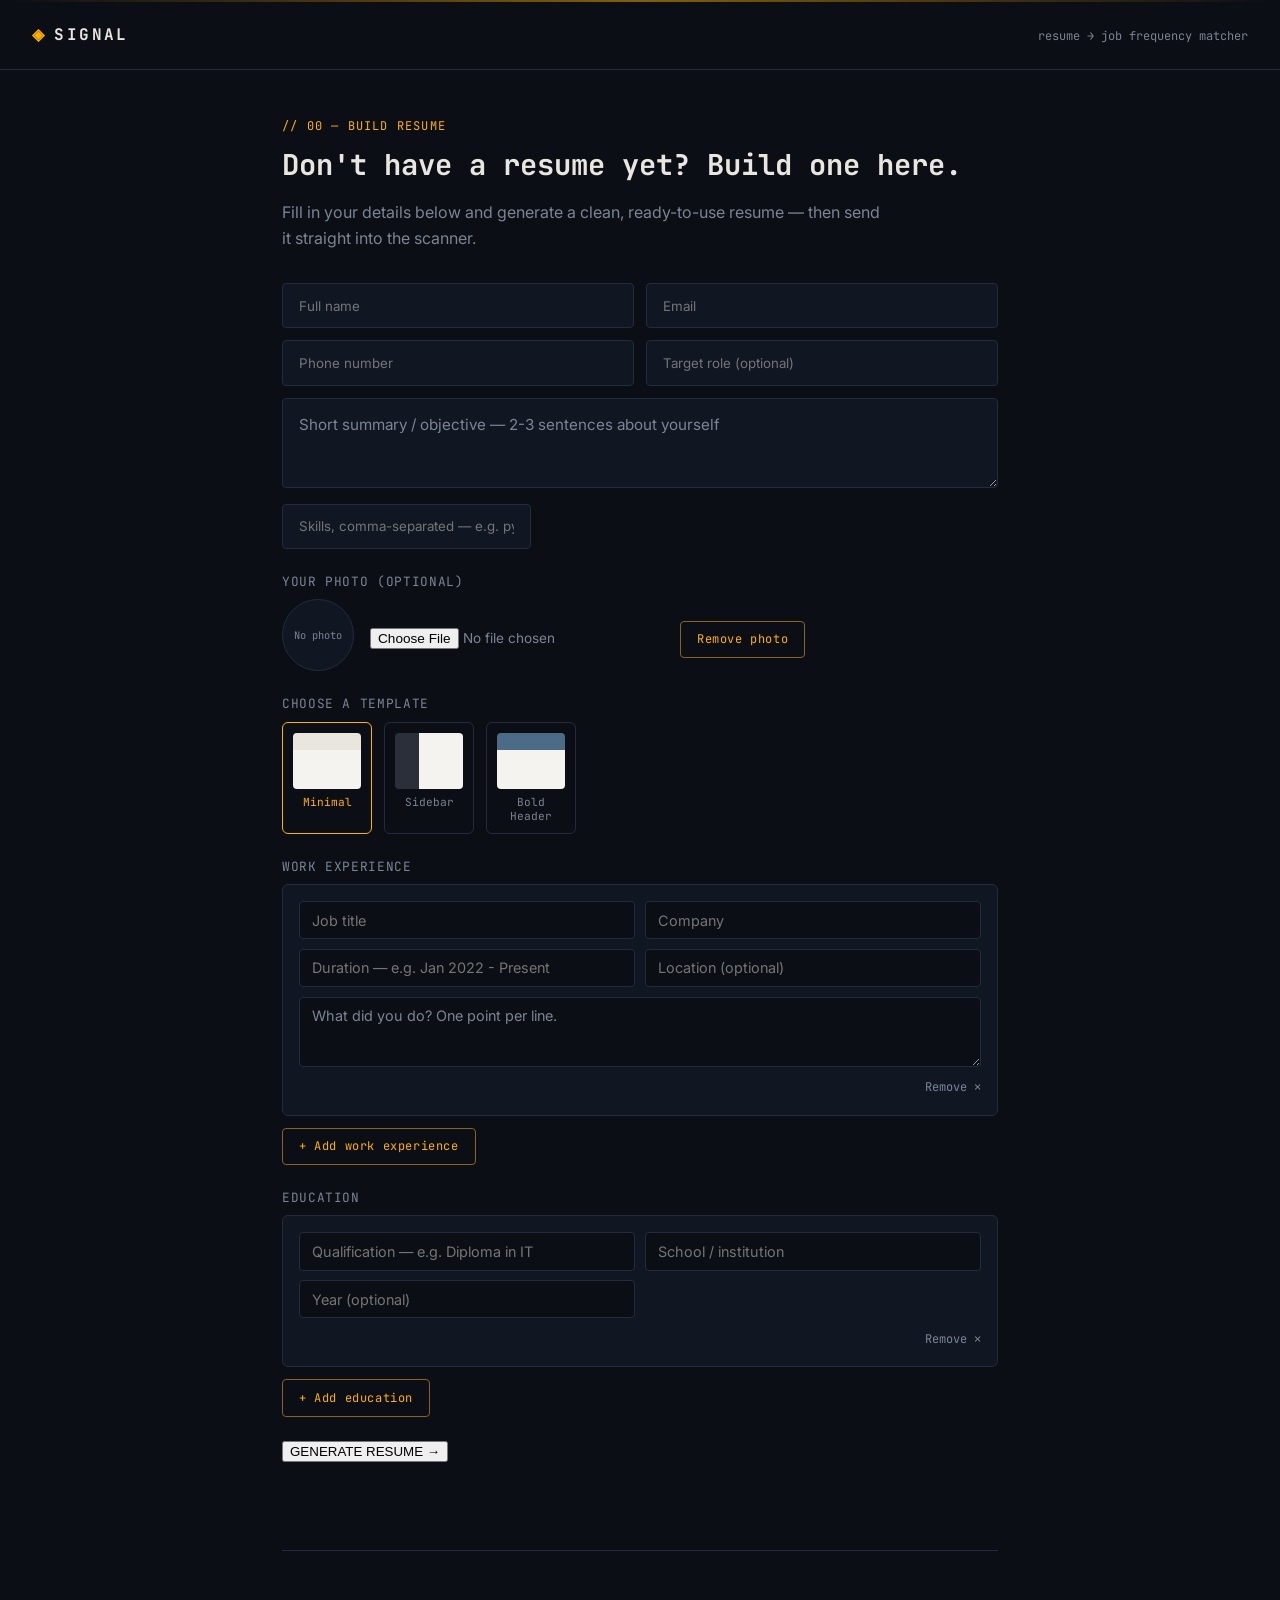
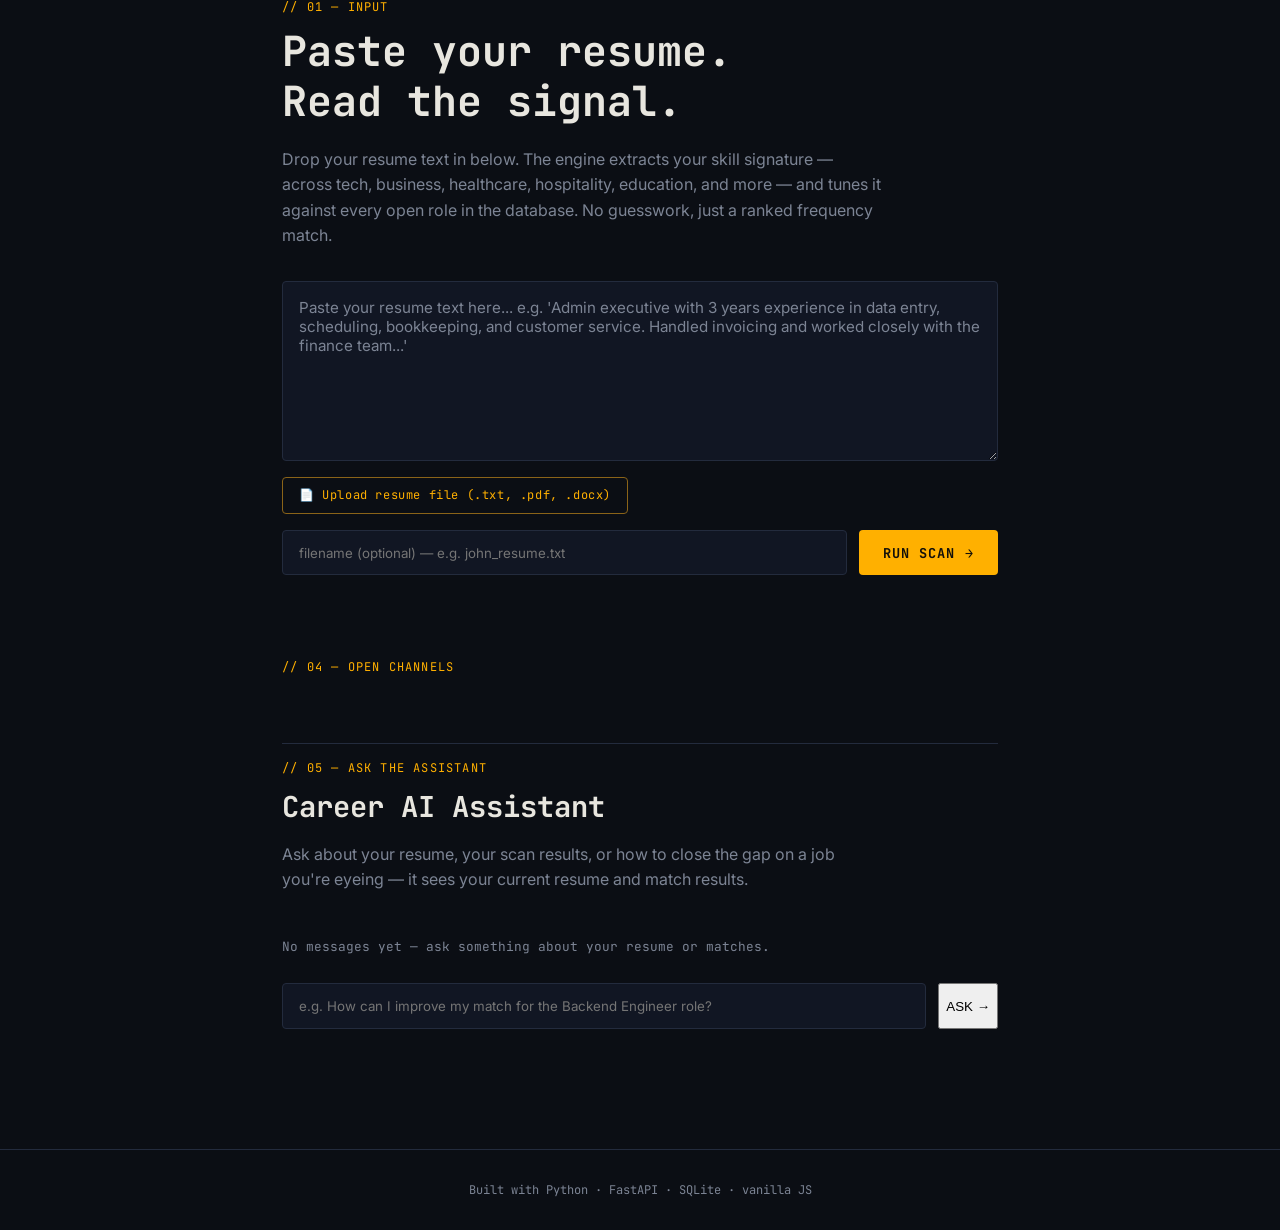
==== frontend/index.html @ 959f03dd "Add frontend functionality for resume scanning and AI assistant - Implemented script.js for handling" ====
<!DOCTYPE html>
<html lang="en">
<head>
<meta charset="UTF-8">
<meta name="viewport" content="width=device-width, initial-scale=1.0">
<title>SIGNAL — AI Resume Matcher</title>
<link rel="preconnect" href="https://fonts.googleapis.com">
<link href="https://fonts.googleapis.com/css2?family=JetBrains+Mono:wght@400;500;700&family=Inter:wght@400;500;600&display=swap" rel="stylesheet">
<link rel="stylesheet" href="style.css">
</head>
<body>

<div class="scan-line"></div>

<header class="topbar">
  <div class="logo">
    <span class="logo-mark">◈</span>
    <span>SIGNAL</span>
  </div>
  <div class="topbar-sub">resume &rarr; job frequency matcher</div>
</header>

<main>
  <section class="builder">
    <p class="eyebrow">// 00 — BUILD RESUME</p>
    <h2 class="builder-title">Don't have a resume yet? Build one here.</h2>
    <p class="hero-copy">Fill in your details below and generate a clean, ready-to-use resume — then send it straight into the scanner.</p>

    <div class="builder-grid">
      <input id="bFullName" type="text" placeholder="Full name" />
      <input id="bEmail" type="text" placeholder="Email" />
      <input id="bPhone" type="text" placeholder="Phone number" />
      <input id="bTargetRole" type="text" placeholder="Target role (optional)" />
    </div>

    <textarea id="bSummary" class="builder-textarea" placeholder="Short summary / objective — 2-3 sentences about yourself"></textarea>
    <input id="bSkills" type="text" placeholder="Skills, comma-separated — e.g. python, excel, customer service" />

    <p class="section-label">Your Photo (optional)</p>
    <div class="photo-upload-row">
      <div id="photoPreview" class="photo-preview">No photo</div>
      <div>
        <input type="file" id="bPhoto" accept="image/*" />
        <button type="button" id="removePhotoBtn" class="secondary-btn" style="margin-top: 0.5rem;">Remove photo</button>
      </div>
    </div>

    <p class="section-label">Choose a Template</p>
    <div class="template-picker" id="templatePicker">
      <div class="template-option selected" data-template="minimal">
        <div class="template-thumb template-thumb-minimal"></div>
        <span>Minimal</span>
      </div>
      <div class="template-option" data-template="sidebar">
        <div class="template-thumb template-thumb-sidebar"></div>
        <span>Sidebar</span>
      </div>
      <div class="template-option" data-template="bold">
        <div class="template-thumb template-thumb-bold"></div>
        <span>Bold Header</span>
      </div>
    </div>

    <p class="section-label">Work Experience</p>
    <div id="experienceList" class="dynamic-list"></div>
    <button type="button" id="addExperienceBtn" class="secondary-btn">+ Add work experience</button>

    <p class="section-label">Education</p>
    <div id="educationList" class="dynamic-list"></div>
    <button type="button" id="addEducationBtn" class="secondary-btn">+ Add education</button>

    <div class="input-row" style="margin-top: 1.5rem;">
      <button id="generateBtn">
        <span class="btn-label">GENERATE RESUME</span>
        <span class="btn-arrow">→</span>
      </button>
    </div>
    <p id="builderStatus" class="status-msg"></p>

    <div id="generatedPreview" hidden>
      <p class="eyebrow" style="margin-top: 2rem;">// GENERATED RESUME</p>
      <div id="resumeVisual" class="resume-visual-wrap"></div>
      <div class="input-row">
        <button type="button" id="useForScanBtn" class="secondary-btn">Use this to scan jobs ↓</button>
        <button type="button" id="downloadPdfBtn" class="secondary-btn">Download / Print as PDF</button>
        <button type="button" id="downloadBtn" class="secondary-btn">Download plain .txt</button>
      </div>
    </div>
  </section>

  <section class="hero">
    <p class="eyebrow">// 01 — INPUT</p>
    <h1>Paste your resume.<br>Read the signal.</h1>
    <p class="hero-copy">Drop your resume text in below. The engine extracts your skill signature — across tech, business, healthcare, hospitality, education, and more — and tunes it against every open role in the database. No guesswork, just a ranked frequency match.</p>

    <textarea id="resumeText" placeholder="Paste your resume text here... e.g. 'Admin executive with 3 years experience in data entry, scheduling, bookkeeping, and customer service. Handled invoicing and worked closely with the finance team...'"></textarea>

    <div class="file-upload-row">
      <label for="resumeFileInput" class="secondary-btn file-label">📄 Upload resume file (.txt, .pdf, .docx)</label>
      <input type="file" id="resumeFileInput" accept=".txt,.pdf,.docx" hidden />
      <span id="fileUploadStatus" class="status-msg"></span>
    </div>

    <div class="input-row">
      <input id="filename" type="text" placeholder="filename (optional) — e.g. john_resume.txt" />
      <button id="scanBtn">
        <span class="btn-label">RUN SCAN</span>
        <span class="btn-arrow">→</span>
      </button>
    </div>
    <p id="statusMsg" class="status-msg"></p>
  </section>

  <section class="results" id="resultsSection" hidden>
    <p class="eyebrow">// 02 — DETECTED SIGNATURE</p>
    <div id="skillTags" class="skill-tags"></div>

    <p class="eyebrow" style="margin-top: 3rem;">// 03 — MATCHED FREQUENCIES</p>
    <p class="legend"><span style="color:var(--amber)">■ exact match</span><span style="color:var(--amber-dim)">▨ related field</span><span style="color:var(--text-dim); text-decoration:line-through;">missing</span></p>
    <div id="matchList" class="match-list"></div>
  </section>

  <section class="results" id="jobsSection">
    <p class="eyebrow">// 04 — OPEN CHANNELS</p>
    <div id="jobsList" class="jobs-list"></div>
  </section>

  <section class="assistant">
    <p class="eyebrow">// 05 — ASK THE ASSISTANT</p>
    <h2 class="builder-title">Career AI Assistant</h2>
    <p class="hero-copy">Ask about your resume, your scan results, or how to close the gap on a job you're eyeing — it sees your current resume and match results.</p>

    <div id="chatMessages" class="chat-messages"></div>

    <div class="input-row">
      <input id="chatInput" type="text" placeholder="e.g. How can I improve my match for the Backend Engineer role?" />
      <button id="chatSendBtn">
        <span class="btn-label">ASK</span>
        <span class="btn-arrow">→</span>
      </button>
    </div>
    <p id="chatStatus" class="status-msg"></p>
  </section>
</main>

<footer>
  <span>Built with Python · FastAPI · SQLite · vanilla JS</span>
</footer>

<script src="script.js"></script>
</body>
</html>
---- frontend/style.css ----
:root {
  --bg: #0B0E14;
  --bg-raised: #111623;
  --line: #232B3D;
  --amber: #FFB000;
  --amber-dim: #8A6318;
  --teal: #4C6B87;
  --text: #E8E6DF;
  --text-dim: #7C8494;
  --font-display: 'JetBrains Mono', monospace;
  --font-body: 'Inter', sans-serif;
}

* { box-sizing: border-box; }

body {
  margin: 0;
  background: var(--bg);
  color: var(--text);
  font-family: var(--font-body);
  min-height: 100vh;
  position: relative;
  overflow-x: hidden;
}

/* ambient scan line across the whole page */
.scan-line {
  position: fixed;
  top: 0; left: 0; right: 0;
  height: 2px;
  background: linear-gradient(90deg, transparent, var(--amber), transparent);
  opacity: 0.5;
  animation: scan 6s linear infinite;
  pointer-events: none;
  z-index: 10;
}
@keyframes scan {
  0% { transform: translateY(0); }
  100% { transform: translateY(100vh); }
}
@media (prefers-reduced-motion: reduce) {
  .scan-line { animation: none; display: none; }
}

.topbar {
  display: flex;
  justify-content: space-between;
  align-items: baseline;
  padding: 1.5rem 2rem;
  border-bottom: 1px solid var(--line);
}
.logo {
  font-family: var(--font-display);
  font-weight: 700;
  letter-spacing: 0.15em;
  font-size: 1rem;
  display: flex;
  align-items: center;
  gap: 0.5rem;
}
.logo-mark { color: var(--amber); }
.topbar-sub {
  font-family: var(--font-display);
  font-size: 0.75rem;
  color: var(--text-dim);
}

main { max-width: 780px; margin: 0 auto; padding: 3rem 2rem 5rem; }

.eyebrow {
  font-family: var(--font-display);
  color: var(--amber);
  font-size: 0.75rem;
  letter-spacing: 0.1em;
  margin: 0 0 0.75rem;
}

h1 {
  font-family: var(--font-display);
  font-size: clamp(1.8rem, 4vw, 2.6rem);
  line-height: 1.2;
  margin: 0 0 1.25rem;
  font-weight: 700;
}

.hero-copy {
  color: var(--text-dim);
  font-size: 1rem;
  line-height: 1.6;
  max-width: 60ch;
  margin: 0 0 2rem;
}

textarea {
  width: 100%;
  min-height: 180px;
  background: var(--bg-raised);
  border: 1px solid var(--line);
  border-radius: 4px;
  color: var(--text);
  font-family: var(--font-body);
  font-size: 0.95rem;
  padding: 1rem;
  resize: vertical;
  outline: none;
  transition: border-color 0.2s;
}
textarea:focus { border-color: var(--amber-dim); }
textarea::placeholder { color: var(--text-dim); }

.input-row {
  display: flex;
  gap: 0.75rem;
  margin-top: 1rem;
  flex-wrap: wrap;
}
input[type="text"] {
  flex: 1;
  min-width: 220px;
  background: var(--bg-raised);
  border: 1px solid var(--line);
  border-radius: 4px;
  color: var(--text);
  padding: 0.85rem 1rem;
  font-family: var(--font-body);
  outline: none;
}
input[type="text"]:focus { border-color: var(--amber-dim); }

button#scanBtn {
  background: var(--amber);
  color: #14110A;
  border: none;
  border-radius: 4px;
  padding: 0.85rem 1.5rem;
  font-family: var(--font-display);
  font-weight: 700;
  font-size: 0.85rem;
  letter-spacing: 0.08em;
  cursor: pointer;
  display: flex;
  align-items: center;
  gap: 0.6rem;
  transition: transform 0.15s, box-shadow 0.15s;
}
button#scanBtn:hover { transform: translateY(-1px); box-shadow: 0 4px 20px rgba(255,176,0,0.25); }
button#scanBtn:active { transform: translateY(0); }
button#scanBtn:disabled { opacity: 0.5; cursor: not-allowed; transform: none; box-shadow: none; }

.status-msg {
  font-family: var(--font-display);
  font-size: 0.8rem;
  color: var(--text-dim);
  min-height: 1.2em;
  margin-top: 0.75rem;
}
.status-msg.error { color: #E85D5D; }

.results { margin-top: 3.5rem; }

.skill-tags { display: flex; flex-wrap: wrap; gap: 0.5rem; }
.skill-tag {
  font-family: var(--font-display);
  font-size: 0.75rem;
  border: 1px solid var(--amber-dim);
  color: var(--amber);
  padding: 0.3rem 0.7rem;
  border-radius: 3px;
  text-transform: lowercase;
}

.match-list, .jobs-list { display: flex; flex-direction: column; gap: 1rem; }

.match-card, .job-card {
  background: var(--bg-raised);
  border: 1px solid var(--line);
  border-radius: 6px;
  padding: 1.25rem 1.5rem;
}

.match-card-top { display: flex; justify-content: space-between; align-items: flex-start; gap: 1rem; }
.match-title { font-weight: 600; font-size: 1.05rem; margin: 0 0 0.2rem; }
.match-company { color: var(--text-dim); font-size: 0.85rem; }

.match-score {
  font-family: var(--font-display);
  font-weight: 700;
  font-size: 1.3rem;
  color: var(--amber);
  white-space: nowrap;
}

.meter {
  width: 100%;
  height: 6px;
  background: var(--line);
  border-radius: 3px;
  margin: 0.9rem 0;
  overflow: hidden;
}
.meter-fill {
  height: 100%;
  background: linear-gradient(90deg, var(--teal), var(--amber));
  border-radius: 3px;
  width: 0%;
  transition: width 0.8s cubic-bezier(0.16, 1, 0.3, 1);
}

.skill-row { display: flex; flex-wrap: wrap; gap: 0.4rem; font-size: 0.78rem; }
.skill-pill-matched, .skill-pill-missing {
  font-family: var(--font-display);
  padding: 0.15rem 0.5rem;
  border-radius: 3px;
}
.skill-pill-matched { background: rgba(255,176,0,0.12); color: var(--amber); }
.skill-pill-related { background: transparent; border: 1px dashed var(--amber-dim); color: var(--amber-dim); }
.skill-pill-missing { background: rgba(124,132,148,0.12); color: var(--text-dim); text-decoration: line-through; }

.legend {
  font-family: var(--font-display);
  font-size: 0.72rem;
  color: var(--text-dim);
  margin: 0 0 1rem;
}
.legend span { margin-right: 1rem; }

.job-card-top { display: flex; justify-content: space-between; align-items: baseline; }
.job-location { font-family: var(--font-display); font-size: 0.75rem; color: var(--text-dim); }
.job-desc { color: var(--text-dim); font-size: 0.88rem; margin: 0.5rem 0 0.75rem; line-height: 1.5; }

footer {
  text-align: center;
  padding: 2rem;
  color: var(--text-dim);
  font-family: var(--font-display);
  font-size: 0.75rem;
  border-top: 1px solid var(--line);
}

@media (max-width: 600px) {
  .topbar { flex-direction: column; align-items: flex-start; gap: 0.3rem; }
  main { padding: 2rem 1.25rem 4rem; }
}

/* --- Resume Builder --- */
.builder {
  padding-bottom: 3rem;
  border-bottom: 1px solid var(--line);
  margin-bottom: 3rem;
}

.builder-title {
  font-family: var(--font-display);
  font-size: clamp(1.3rem, 3vw, 1.8rem);
  margin: 0 0 1rem;
}

.builder-grid {
  display: grid;
  grid-template-columns: 1fr 1fr;
  gap: 0.75rem;
  margin-bottom: 0.75rem;
}
@media (max-width: 600px) {
  .builder-grid { grid-template-columns: 1fr; }
}

.builder-textarea {
  width: 100%;
  min-height: 90px;
  background: var(--bg-raised);
  border: 1px solid var(--line);
  border-radius: 4px;
  color: var(--text);
  font-family: var(--font-body);
  font-size: 0.95rem;
  padding: 1rem;
  resize: vertical;
  outline: none;
  margin-bottom: 0.75rem;
}
.builder-textarea:focus { border-color: var(--amber-dim); }
.builder-textarea::placeholder { color: var(--text-dim); }

.section-label {
  font-family: var(--font-display);
  font-size: 0.8rem;
  color: var(--text-dim);
  margin: 1.5rem 0 0.6rem;
  text-transform: uppercase;
  letter-spacing: 0.05em;
}

.dynamic-list { display: flex; flex-direction: column; gap: 0.75rem; margin-bottom: 0.75rem; }

.entry-row {
  background: var(--bg-raised);
  border: 1px solid var(--line);
  border-radius: 6px;
  padding: 1rem;
  display: grid;
  grid-template-columns: 1fr 1fr;
  gap: 0.6rem;
  position: relative;
}
.entry-row input, .entry-row textarea {
  background: var(--bg);
  border: 1px solid var(--line);
  border-radius: 4px;
  color: var(--text);
  font-family: var(--font-body);
  font-size: 0.9rem;
  padding: 0.6rem 0.75rem;
  outline: none;
  width: 100%;
  box-sizing: border-box;
}
.entry-row input:focus, .entry-row textarea:focus { border-color: var(--amber-dim); }
.entry-row textarea { grid-column: 1 / -1; min-height: 70px; resize: vertical; }
.entry-row .remove-entry-btn {
  grid-column: 1 / -1;
  justify-self: end;
  background: none;
  border: none;
  color: var(--text-dim);
  font-family: var(--font-display);
  font-size: 0.75rem;
  cursor: pointer;
  padding: 0.2rem 0;
}
.entry-row .remove-entry-btn:hover { color: #E85D5D; }
@media (max-width: 600px) {
  .entry-row { grid-template-columns: 1fr; }
}

.secondary-btn {
  background: transparent;
  border: 1px solid var(--amber-dim);
  color: var(--amber);
  border-radius: 4px;
  padding: 0.6rem 1rem;
  font-family: var(--font-display);
  font-size: 0.75rem;
  letter-spacing: 0.05em;
  cursor: pointer;
  transition: background 0.15s;
}
.secondary-btn:hover { background: rgba(255,176,0,0.08); }

.resume-output {
  background: var(--bg-raised);
  border: 1px solid var(--line);
  border-radius: 6px;
  padding: 1.25rem;
  font-family: var(--font-display);
  font-size: 0.85rem;
  line-height: 1.6;
  white-space: pre-wrap;
  word-break: break-word;
  color: var(--text);
  margin: 0 0 1rem;
}

/* --- Photo upload --- */
.photo-upload-row {
  display: flex;
  align-items: center;
  gap: 1rem;
  margin-bottom: 0.75rem;
}
.photo-preview {
  width: 72px;
  height: 72px;
  border-radius: 50%;
  background: var(--bg-raised);
  border: 1px solid var(--line);
  display: flex;
  align-items: center;
  justify-content: center;
  font-family: var(--font-display);
  font-size: 0.65rem;
  color: var(--text-dim);
  overflow: hidden;
  flex-shrink: 0;
  text-align: center;
}
.photo-preview img { width: 100%; height: 100%; object-fit: cover; }
#bPhoto {
  color: var(--text-dim);
  font-family: var(--font-body);
  font-size: 0.85rem;
}

/* --- Template picker --- */
.template-picker {
  display: flex;
  gap: 0.75rem;
  margin-bottom: 0.75rem;
  flex-wrap: wrap;
}
.template-option {
  border: 1px solid var(--line);
  border-radius: 6px;
  padding: 0.6rem;
  cursor: pointer;
  text-align: center;
  font-family: var(--font-display);
  font-size: 0.7rem;
  color: var(--text-dim);
  transition: border-color 0.15s;
  width: 90px;
}
.template-option:hover { border-color: var(--amber-dim); }
.template-option.selected { border-color: var(--amber); color: var(--amber); }
.template-thumb {
  width: 100%;
  height: 56px;
  border-radius: 4px;
  margin-bottom: 0.4rem;
}
.template-thumb-minimal { background: linear-gradient(180deg, #E8E6DF 0 30%, #F4F3EF 30% 100%); }
.template-thumb-sidebar { background: linear-gradient(90deg, #2B2F3A 0 35%, #F4F3EF 35% 100%); }
.template-thumb-bold { background: linear-gradient(180deg, #4C6B87 0 30%, #F4F3EF 30% 100%); }

/* --- Visual resume preview --- */
.resume-visual-wrap {
  background: #fff;
  border-radius: 8px;
  overflow: hidden;
  margin-bottom: 1rem;
  color: #1A1A1A;
}
.resume-doc { font-family: 'Inter', sans-serif; }
.resume-doc h1, .resume-doc h2, .resume-doc h3 { margin: 0; }
.resume-doc .r-avatar {
  width: 90px; height: 90px; border-radius: 50%;
  object-fit: cover; background: #ddd; flex-shrink: 0;
}
.resume-doc .r-section-title {
  font-size: 0.78rem; letter-spacing: 0.08em; text-transform: uppercase;
  font-weight: 700; margin: 1.1rem 0 0.5rem;
}
.resume-doc .r-skill-pill {
  display: inline-block; font-size: 0.75rem; padding: 0.2rem 0.6rem;
  border-radius: 3px; margin: 0 0.3rem 0.3rem 0;
}
.resume-doc .r-entry { margin-bottom: 0.8rem; }
.resume-doc .r-entry-title { font-weight: 600; font-size: 0.92rem; }
.resume-doc .r-entry-sub { font-size: 0.78rem; opacity: 0.7; margin-bottom: 0.3rem; }
.resume-doc .r-entry ul { margin: 0.2rem 0 0; padding-left: 1.1rem; font-size: 0.83rem; line-height: 1.5; }
.resume-doc p { font-size: 0.85rem; line-height: 1.55; margin: 0; }

/* Minimal template */
.tpl-minimal { padding: 2.2rem; }
.tpl-minimal .r-header { text-align: center; margin-bottom: 1rem; }
.tpl-minimal .r-avatar { margin: 0 auto 0.75rem; display: block; }
.tpl-minimal .r-name { font-size: 1.6rem; font-weight: 700; }
.tpl-minimal .r-role { font-size: 0.85rem; opacity: 0.65; margin-top: 0.2rem; }
.tpl-minimal .r-contact { font-size: 0.78rem; opacity: 0.6; margin-top: 0.3rem; }
.tpl-minimal .r-skill-pill { background: #EFEEE9; color: #333; }

/* Sidebar template */
.tpl-sidebar { display: grid; grid-template-columns: 190px 1fr; min-height: 400px; }
.tpl-sidebar .r-side { background: #2B2F3A; color: #F4F3EF; padding: 1.8rem 1.2rem; }
.tpl-sidebar .r-side .r-avatar { margin: 0 auto 0.9rem; display: block; }
.tpl-sidebar .r-side .r-name { font-size: 1.15rem; font-weight: 700; text-align: center; }
.tpl-sidebar .r-side .r-role { font-size: 0.75rem; opacity: 0.75; text-align: center; margin-top: 0.2rem; }
.tpl-sidebar .r-side .r-contact { font-size: 0.72rem; opacity: 0.75; margin-top: 1rem; line-height: 1.6; word-break: break-word; }
.tpl-sidebar .r-side .r-section-title { color: #F4F3EF; opacity: 0.85; }
.tpl-sidebar .r-side .r-skill-pill { background: rgba(255,255,255,0.1); color: #F4F3EF; }
.tpl-sidebar .r-main { padding: 1.8rem; }

/* Bold header template */
.tpl-bold .r-header {
  background: #4C6B87; color: #fff;
  padding: 1.8rem 2rem; display: flex; align-items: center; gap: 1.2rem;
}
.tpl-bold .r-header .r-name { font-size: 1.4rem; font-weight: 700; }
.tpl-bold .r-header .r-role { font-size: 0.85rem; opacity: 0.85; margin-top: 0.15rem; }
.tpl-bold .r-header .r-contact { font-size: 0.75rem; opacity: 0.85; margin-top: 0.3rem; }
.tpl-bold .r-body { display: grid; grid-template-columns: 1fr 1.4fr; gap: 1.8rem; padding: 1.8rem 2rem; }
.tpl-bold .r-skill-pill { background: #EAF0F5; color: #345066; }

/* --- File upload (paste-a-resume section) --- */
.file-upload-row {
  display: flex;
  align-items: center;
  gap: 0.75rem;
  margin: 0.75rem 0 0;
  flex-wrap: wrap;
}
.file-label { display: inline-block; cursor: pointer; }

/* --- AI Assistant chat --- */
.assistant {
  margin-top: 3.5rem;
  padding-top: 1rem;
  border-top: 1px solid var(--line);
}
.chat-messages {
  display: flex;
  flex-direction: column;
  gap: 0.75rem;
  max-height: 420px;
  overflow-y: auto;
  margin-bottom: 1rem;
  padding-right: 0.25rem;
}
.chat-empty {
  color: var(--text-dim);
  font-family: var(--font-display);
  font-size: 0.8rem;
}
.chat-bubble {
  padding: 0.75rem 1rem;
  border-radius: 8px;
  font-size: 0.88rem;
  line-height: 1.55;
  max-width: 88%;
  white-space: pre-wrap;
  word-break: break-word;
}
.chat-bubble.user {
  align-self: flex-end;
  background: rgba(255,176,0,0.12);
  color: var(--text);
}
.chat-bubble.assistant {
  align-self: flex-start;
  background: var(--bg-raised);
  border: 1px solid var(--line);
  color: var(--text);
}

/* Print (PDF export) */
@media print {
  body * { visibility: hidden; }
  #resumeVisual, #resumeVisual * { visibility: visible; }
  #resumeVisual { position: absolute; top: 0; left: 0; width: 100%; }
  .resume-visual-wrap { border-radius: 0; }
}
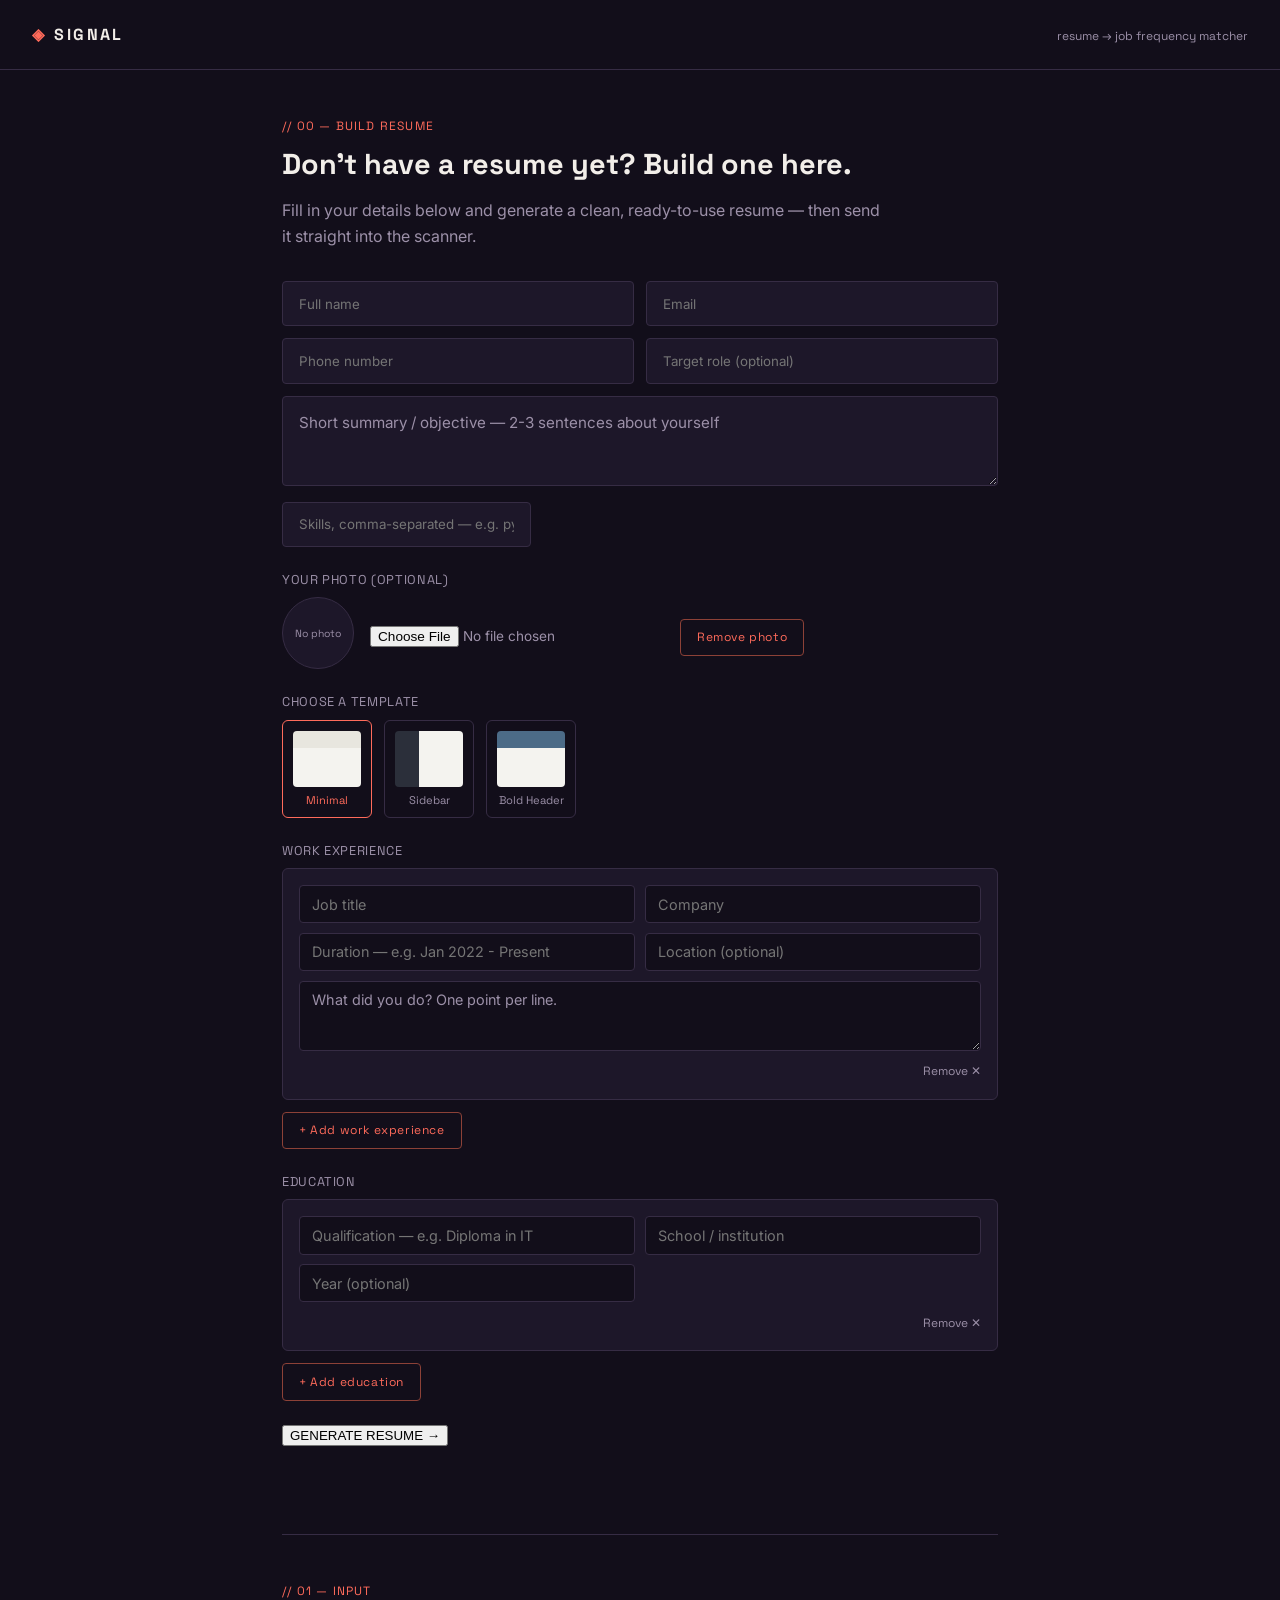
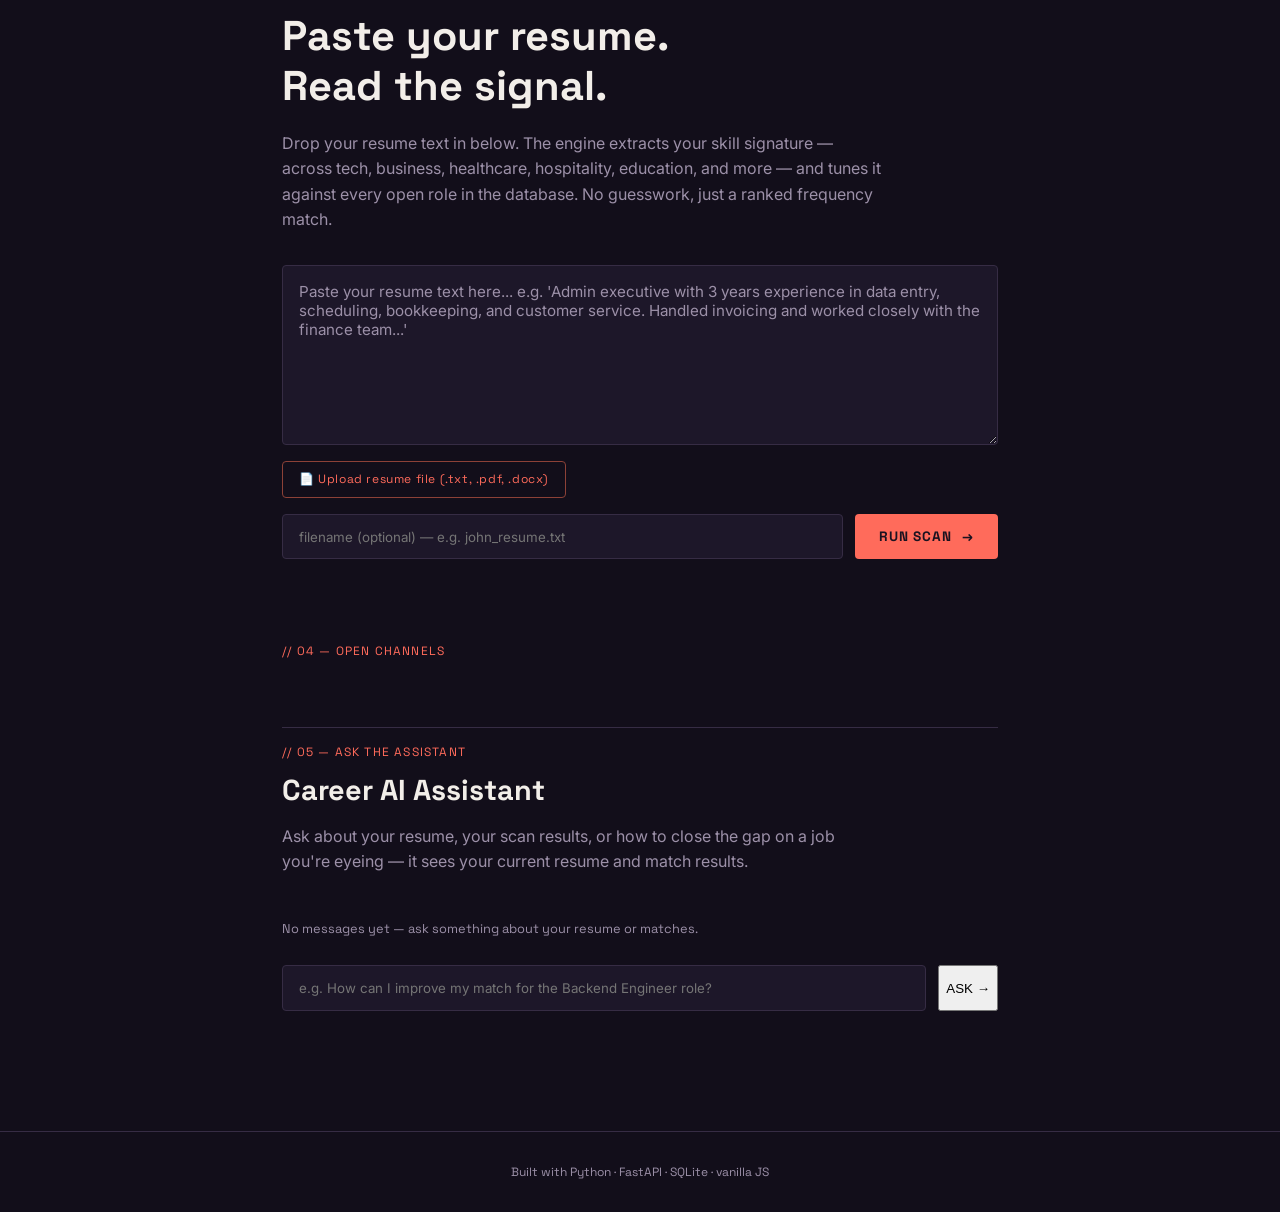
==== commit 9bdcf0f7: "Add env example without secret" ====
--- a/frontend/index.html
+++ b/frontend/index.html
@@ -5,7 +5,7 @@
 <meta name="viewport" content="width=device-width, initial-scale=1.0">
 <title>SIGNAL — AI Resume Matcher</title>
 <link rel="preconnect" href="https://fonts.googleapis.com">
-<link href="https://fonts.googleapis.com/css2?family=JetBrains+Mono:wght@400;500;700&family=Inter:wght@400;500;600&display=swap" rel="stylesheet">
+<link href="https://fonts.googleapis.com/css2?family=Space+Grotesk:wght@400;500;600;700&family=Inter:wght@400;500;600&display=swap" rel="stylesheet">
 <link rel="stylesheet" href="style.css">
 </head>
 <body>
--- a/frontend/style.css
+++ b/frontend/style.css
@@ -1,13 +1,13 @@
 :root {
-  --bg: #0B0E14;
-  --bg-raised: #111623;
-  --line: #232B3D;
-  --amber: #FFB000;
-  --amber-dim: #8A6318;
-  --teal: #4C6B87;
-  --text: #E8E6DF;
-  --text-dim: #7C8494;
-  --font-display: 'JetBrains Mono', monospace;
+  --bg: #120E1A;
+  --bg-raised: #1D1729;
+  --line: #362C44;
+  --accent: #FF6B5B;
+  --accent-dim: #8C4137;
+  --secondary: #8FD9C4;
+  --text: #F2EEE9;
+  --text-dim: #9C90A8;
+  --font-display: 'Space Grotesk', sans-serif;
   --font-body: 'Inter', sans-serif;
 }
 
@@ -23,25 +23,6 @@
   overflow-x: hidden;
 }
 
-/* ambient scan line across the whole page */
-.scan-line {
-  position: fixed;
-  top: 0; left: 0; right: 0;
-  height: 2px;
-  background: linear-gradient(90deg, transparent, var(--amber), transparent);
-  opacity: 0.5;
-  animation: scan 6s linear infinite;
-  pointer-events: none;
-  z-index: 10;
-}
-@keyframes scan {
-  0% { transform: translateY(0); }
-  100% { transform: translateY(100vh); }
-}
-@media (prefers-reduced-motion: reduce) {
-  .scan-line { animation: none; display: none; }
-}
-
 .topbar {
   display: flex;
   justify-content: space-between;
@@ -58,7 +39,7 @@
   align-items: center;
   gap: 0.5rem;
 }
-.logo-mark { color: var(--amber); }
+.logo-mark { color: var(--accent); }
 .topbar-sub {
   font-family: var(--font-display);
   font-size: 0.75rem;
@@ -69,7 +50,7 @@
 
 .eyebrow {
   font-family: var(--font-display);
-  color: var(--amber);
+  color: var(--accent);
   font-size: 0.75rem;
   letter-spacing: 0.1em;
   margin: 0 0 0.75rem;
@@ -105,7 +86,7 @@
   outline: none;
   transition: border-color 0.2s;
 }
-textarea:focus { border-color: var(--amber-dim); }
+textarea:focus { border-color: var(--accent-dim); }
 textarea::placeholder { color: var(--text-dim); }
 
 .input-row {
@@ -125,11 +106,11 @@
   font-family: var(--font-body);
   outline: none;
 }
-input[type="text"]:focus { border-color: var(--amber-dim); }
+input[type="text"]:focus { border-color: var(--accent-dim); }
 
 button#scanBtn {
-  background: var(--amber);
-  color: #14110A;
+  background: var(--accent);
+  color: #1A1220;
   border: none;
   border-radius: 4px;
   padding: 0.85rem 1.5rem;
@@ -143,7 +124,7 @@
   gap: 0.6rem;
   transition: transform 0.15s, box-shadow 0.15s;
 }
-button#scanBtn:hover { transform: translateY(-1px); box-shadow: 0 4px 20px rgba(255,176,0,0.25); }
+button#scanBtn:hover { transform: translateY(-1px); box-shadow: 0 4px 20px rgba(255,107,91,0.3); }
 button#scanBtn:active { transform: translateY(0); }
 button#scanBtn:disabled { opacity: 0.5; cursor: not-allowed; transform: none; box-shadow: none; }
 
@@ -162,8 +143,8 @@
 .skill-tag {
   font-family: var(--font-display);
   font-size: 0.75rem;
-  border: 1px solid var(--amber-dim);
-  color: var(--amber);
+  border: 1px solid var(--accent-dim);
+  color: var(--accent);
   padding: 0.3rem 0.7rem;
   border-radius: 3px;
   text-transform: lowercase;
@@ -186,7 +167,7 @@
   font-family: var(--font-display);
   font-weight: 700;
   font-size: 1.3rem;
-  color: var(--amber);
+  color: var(--accent);
   white-space: nowrap;
 }
 
@@ -200,7 +181,7 @@
 }
 .meter-fill {
   height: 100%;
-  background: linear-gradient(90deg, var(--teal), var(--amber));
+  background: linear-gradient(90deg, var(--secondary), var(--accent));
   border-radius: 3px;
   width: 0%;
   transition: width 0.8s cubic-bezier(0.16, 1, 0.3, 1);
@@ -212,8 +193,8 @@
   padding: 0.15rem 0.5rem;
   border-radius: 3px;
 }
-.skill-pill-matched { background: rgba(255,176,0,0.12); color: var(--amber); }
-.skill-pill-related { background: transparent; border: 1px dashed var(--amber-dim); color: var(--amber-dim); }
+.skill-pill-matched { background: rgba(255,107,91,0.12); color: var(--accent); }
+.skill-pill-related { background: transparent; border: 1px dashed var(--accent-dim); color: var(--accent-dim); }
 .skill-pill-missing { background: rgba(124,132,148,0.12); color: var(--text-dim); text-decoration: line-through; }
 
 .legend {
@@ -279,7 +260,7 @@
   outline: none;
   margin-bottom: 0.75rem;
 }
-.builder-textarea:focus { border-color: var(--amber-dim); }
+.builder-textarea:focus { border-color: var(--accent-dim); }
 .builder-textarea::placeholder { color: var(--text-dim); }
 
 .section-label {
@@ -315,7 +296,7 @@
   width: 100%;
   box-sizing: border-box;
 }
-.entry-row input:focus, .entry-row textarea:focus { border-color: var(--amber-dim); }
+.entry-row input:focus, .entry-row textarea:focus { border-color: var(--accent-dim); }
 .entry-row textarea { grid-column: 1 / -1; min-height: 70px; resize: vertical; }
 .entry-row .remove-entry-btn {
   grid-column: 1 / -1;
@@ -335,8 +316,8 @@
 
 .secondary-btn {
   background: transparent;
-  border: 1px solid var(--amber-dim);
-  color: var(--amber);
+  border: 1px solid var(--accent-dim);
+  color: var(--accent);
   border-radius: 4px;
   padding: 0.6rem 1rem;
   font-family: var(--font-display);
@@ -345,7 +326,7 @@
   cursor: pointer;
   transition: background 0.15s;
 }
-.secondary-btn:hover { background: rgba(255,176,0,0.08); }
+.secondary-btn:hover { background: rgba(255,107,91,0.08); }
 
 .resume-output {
   background: var(--bg-raised);
@@ -410,8 +391,8 @@
   transition: border-color 0.15s;
   width: 90px;
 }
-.template-option:hover { border-color: var(--amber-dim); }
-.template-option.selected { border-color: var(--amber); color: var(--amber); }
+.template-option:hover { border-color: var(--accent-dim); }
+.template-option.selected { border-color: var(--accent); color: var(--accent); }
 .template-thumb {
   width: 100%;
   height: 56px;
@@ -522,7 +503,7 @@
 }
 .chat-bubble.user {
   align-self: flex-end;
-  background: rgba(255,176,0,0.12);
+  background: rgba(255,107,91,0.12);
   color: var(--text);
 }
 .chat-bubble.assistant {
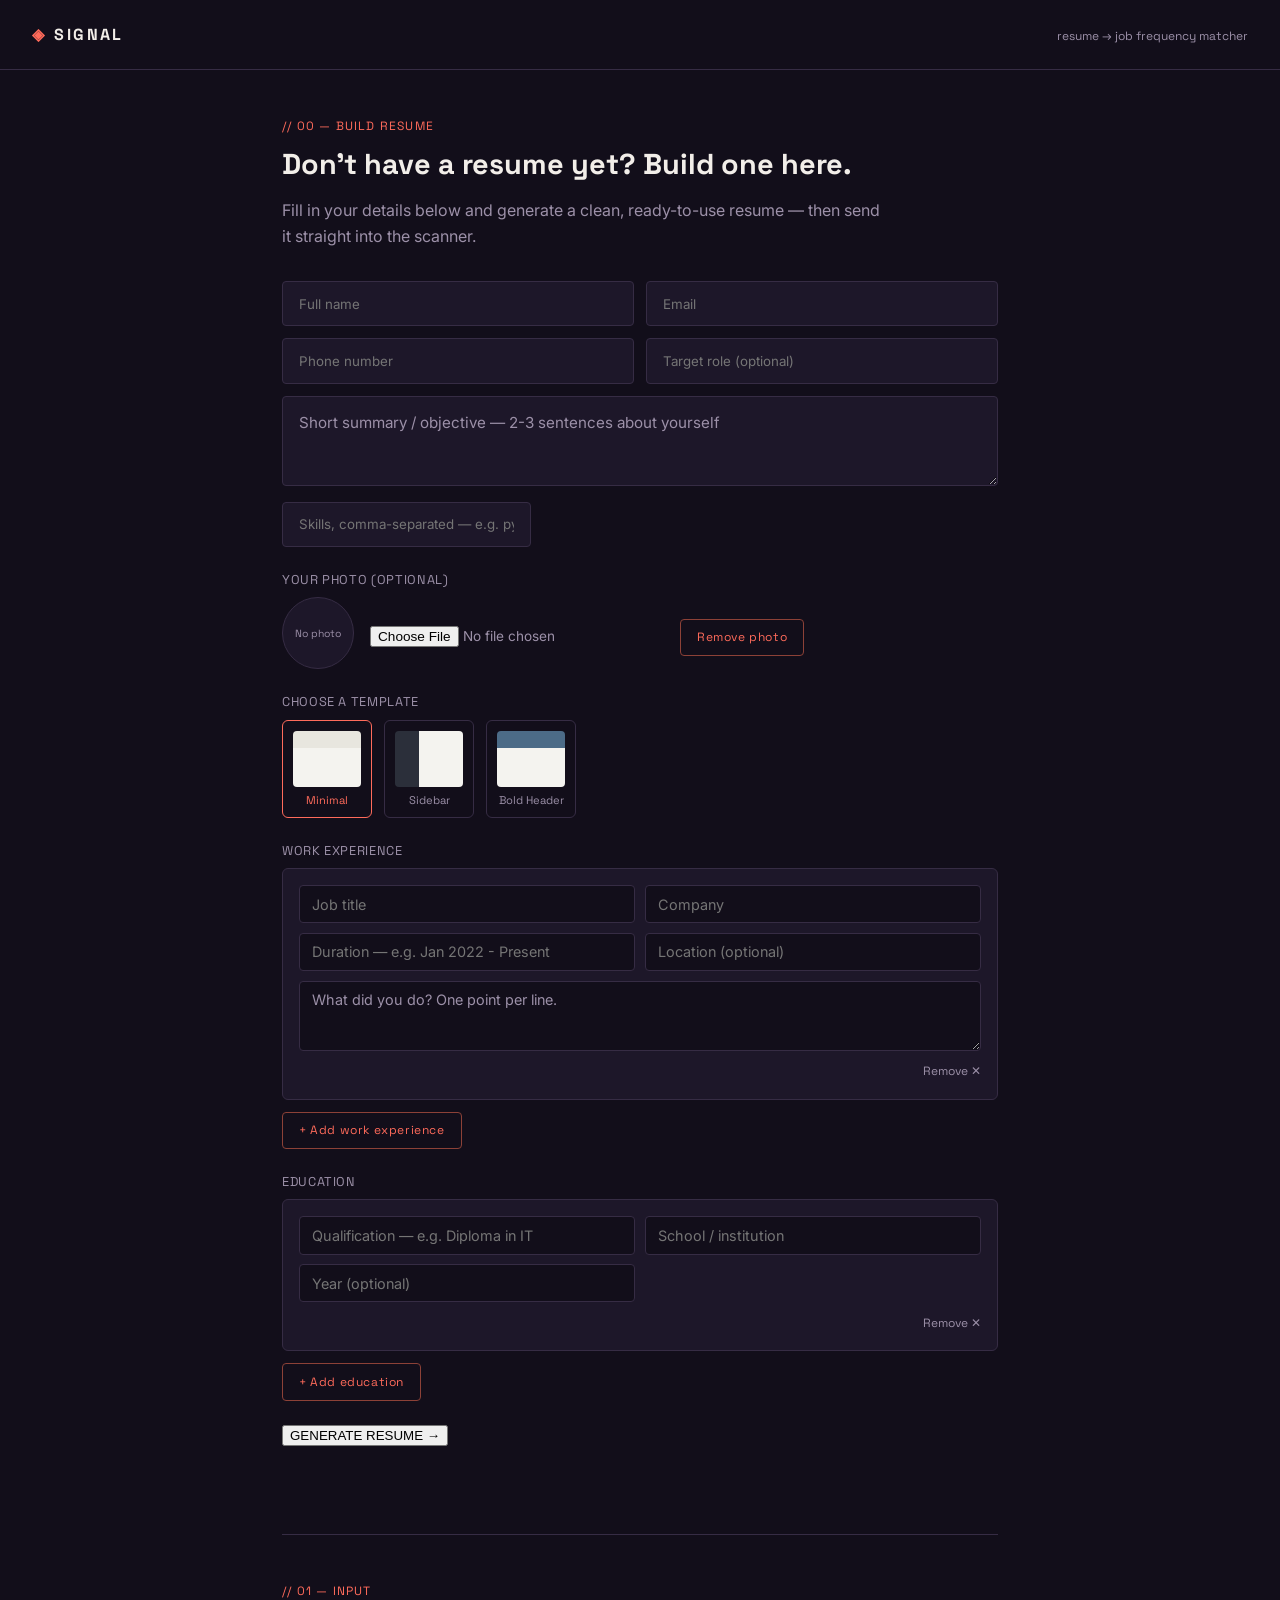
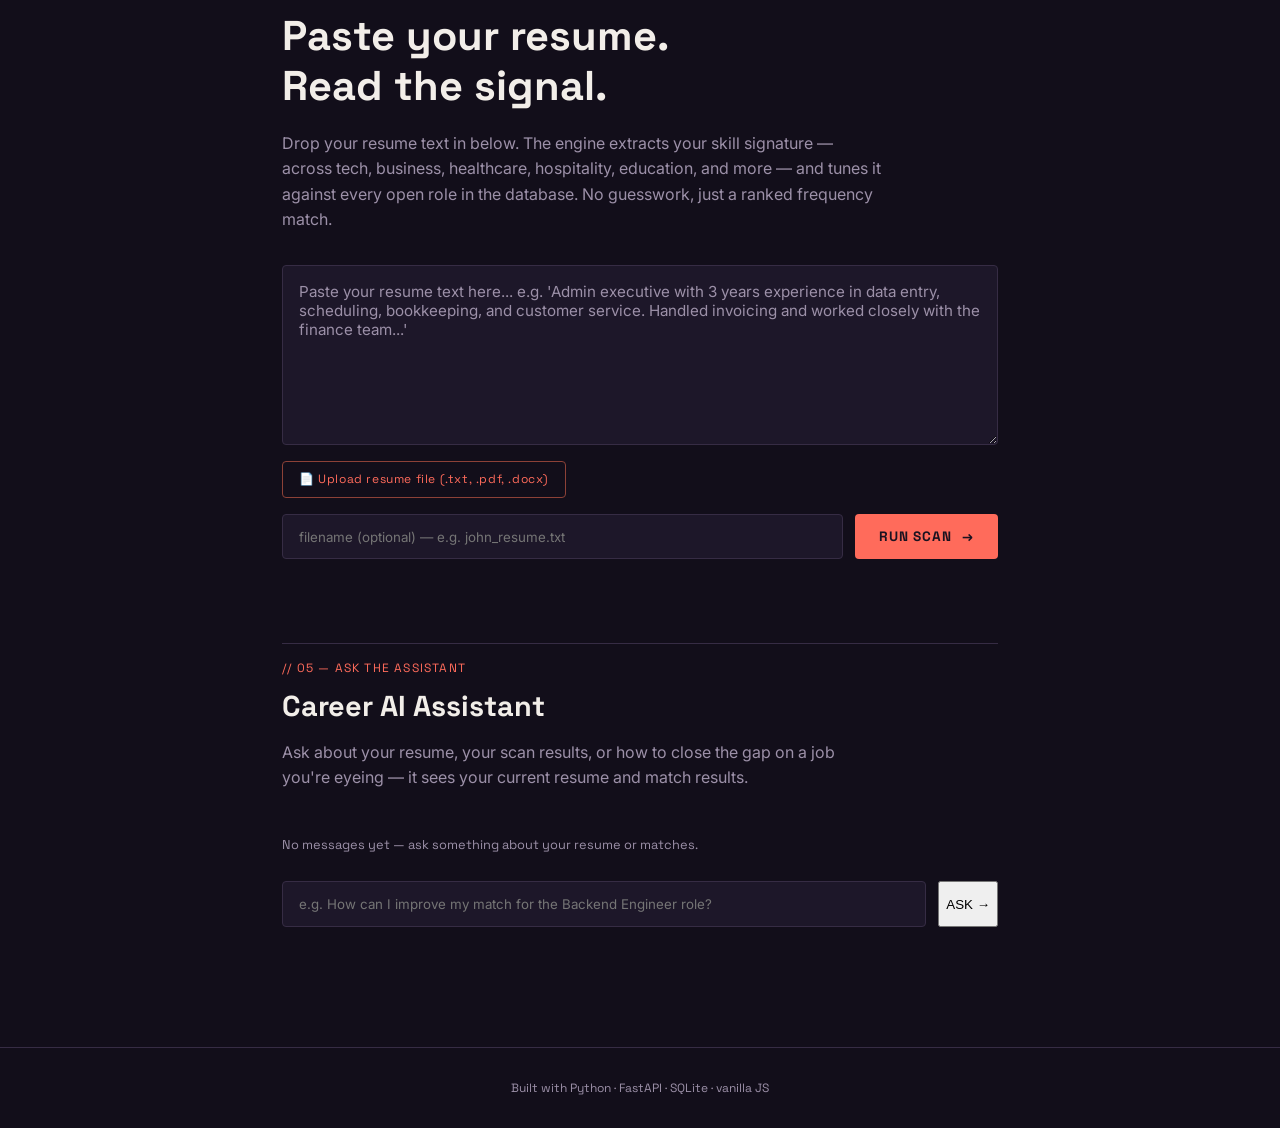
==== commit 7ca9a5e3: "Remove job loading functionality and related elements from frontend" ====
--- a/frontend/index.html
+++ b/frontend/index.html
@@ -9,8 +9,6 @@
 <link rel="stylesheet" href="style.css">
 </head>
 <body>
-
-<div class="scan-line"></div>
 
 <header class="topbar">
   <div class="logo">
@@ -116,13 +114,8 @@
     <div id="skillTags" class="skill-tags"></div>
 
     <p class="eyebrow" style="margin-top: 3rem;">// 03 — MATCHED FREQUENCIES</p>
-    <p class="legend"><span style="color:var(--amber)">■ exact match</span><span style="color:var(--amber-dim)">▨ related field</span><span style="color:var(--text-dim); text-decoration:line-through;">missing</span></p>
+    <p class="legend"><span style="color:var(--accent)">■ exact match</span><span style="color:var(--accent-dim)">▨ related field</span><span style="color:var(--text-dim); text-decoration:line-through;">missing</span></p>
     <div id="matchList" class="match-list"></div>
-  </section>
-
-  <section class="results" id="jobsSection">
-    <p class="eyebrow">// 04 — OPEN CHANNELS</p>
-    <div id="jobsList" class="jobs-list"></div>
   </section>
 
   <section class="assistant">
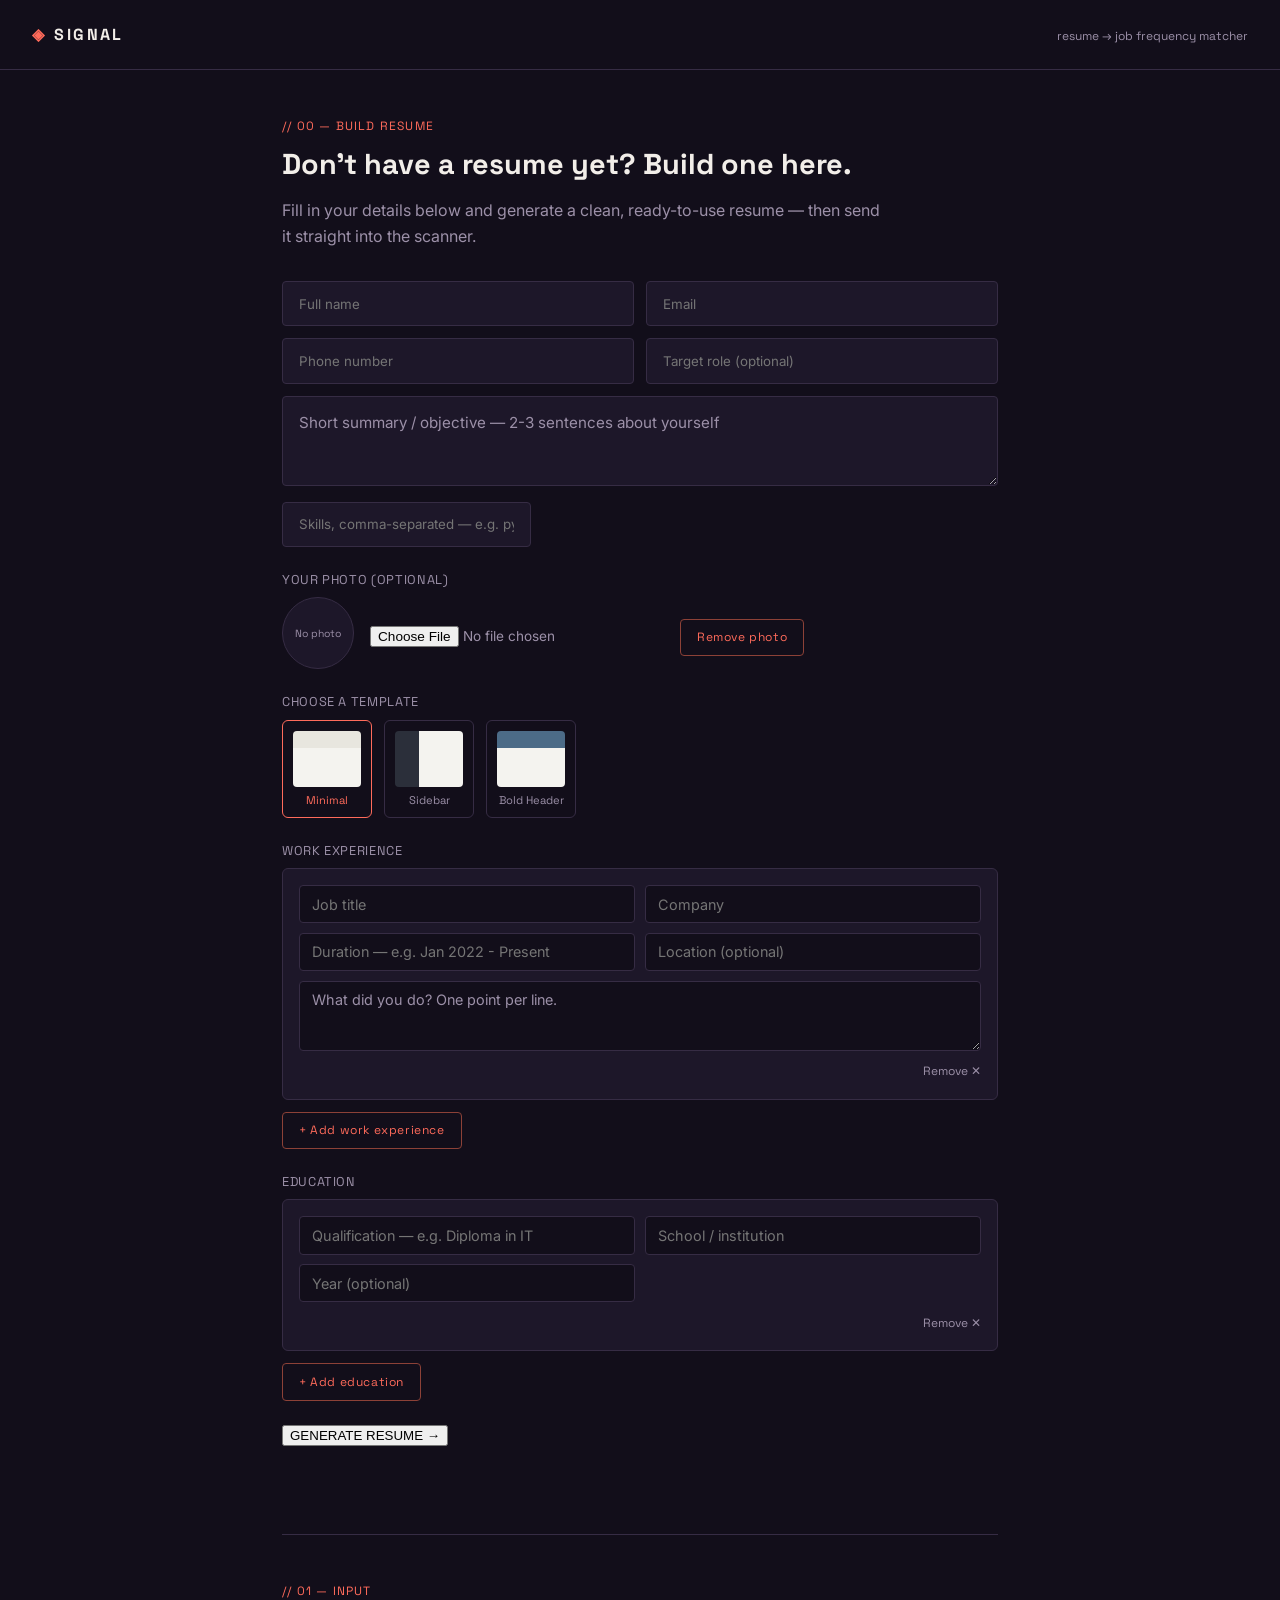
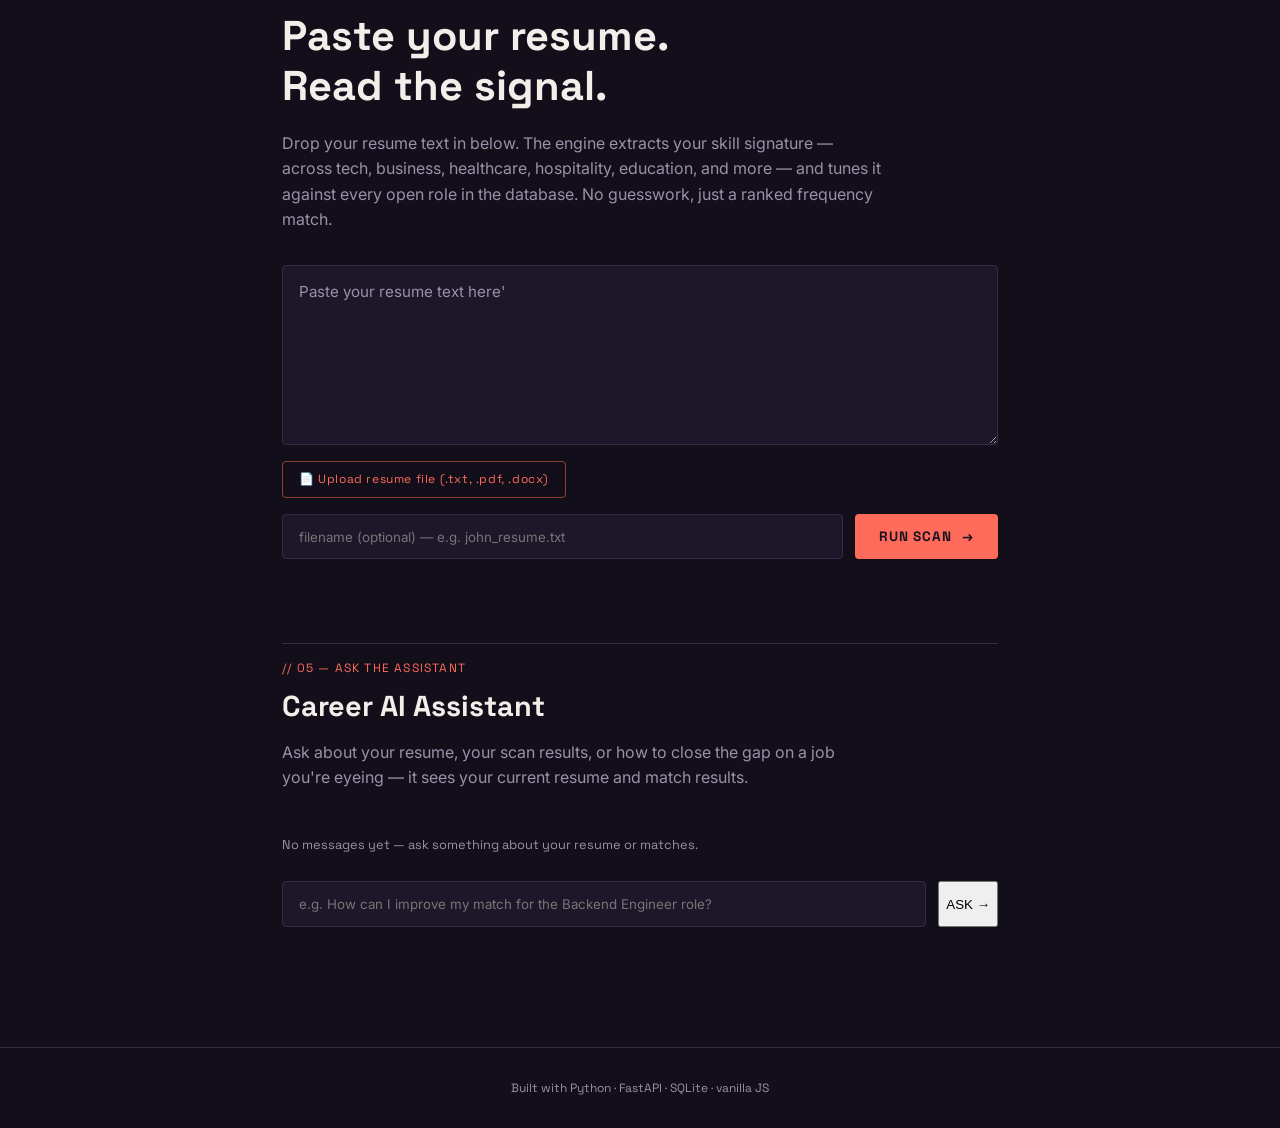
==== commit eeb71943: "Update resume text placeholder for clarity" ====
--- a/frontend/index.html
+++ b/frontend/index.html
@@ -91,7 +91,7 @@
     <h1>Paste your resume.<br>Read the signal.</h1>
     <p class="hero-copy">Drop your resume text in below. The engine extracts your skill signature — across tech, business, healthcare, hospitality, education, and more — and tunes it against every open role in the database. No guesswork, just a ranked frequency match.</p>
 
-    <textarea id="resumeText" placeholder="Paste your resume text here... e.g. 'Admin executive with 3 years experience in data entry, scheduling, bookkeeping, and customer service. Handled invoicing and worked closely with the finance team...'"></textarea>
+    <textarea id="resumeText" placeholder="Paste your resume text here'"></textarea>
 
     <div class="file-upload-row">
       <label for="resumeFileInput" class="secondary-btn file-label">📄 Upload resume file (.txt, .pdf, .docx)</label>
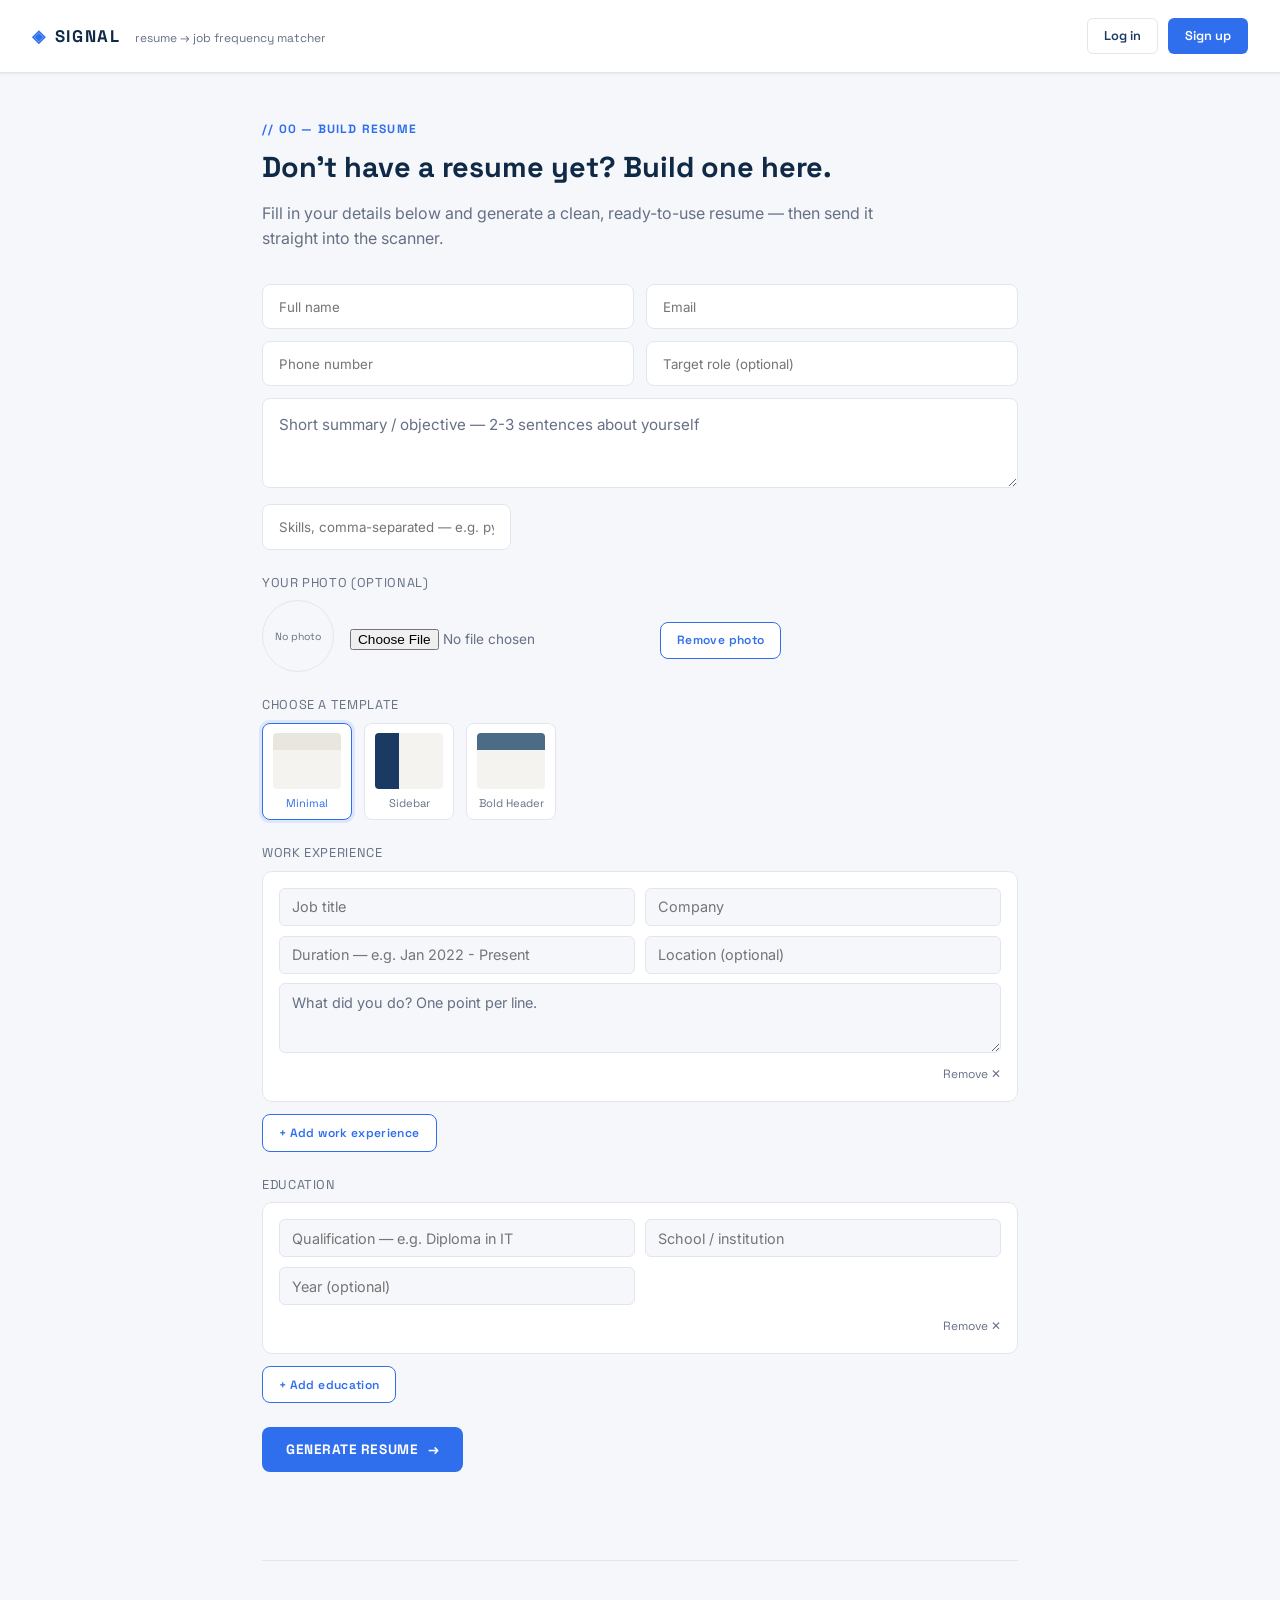
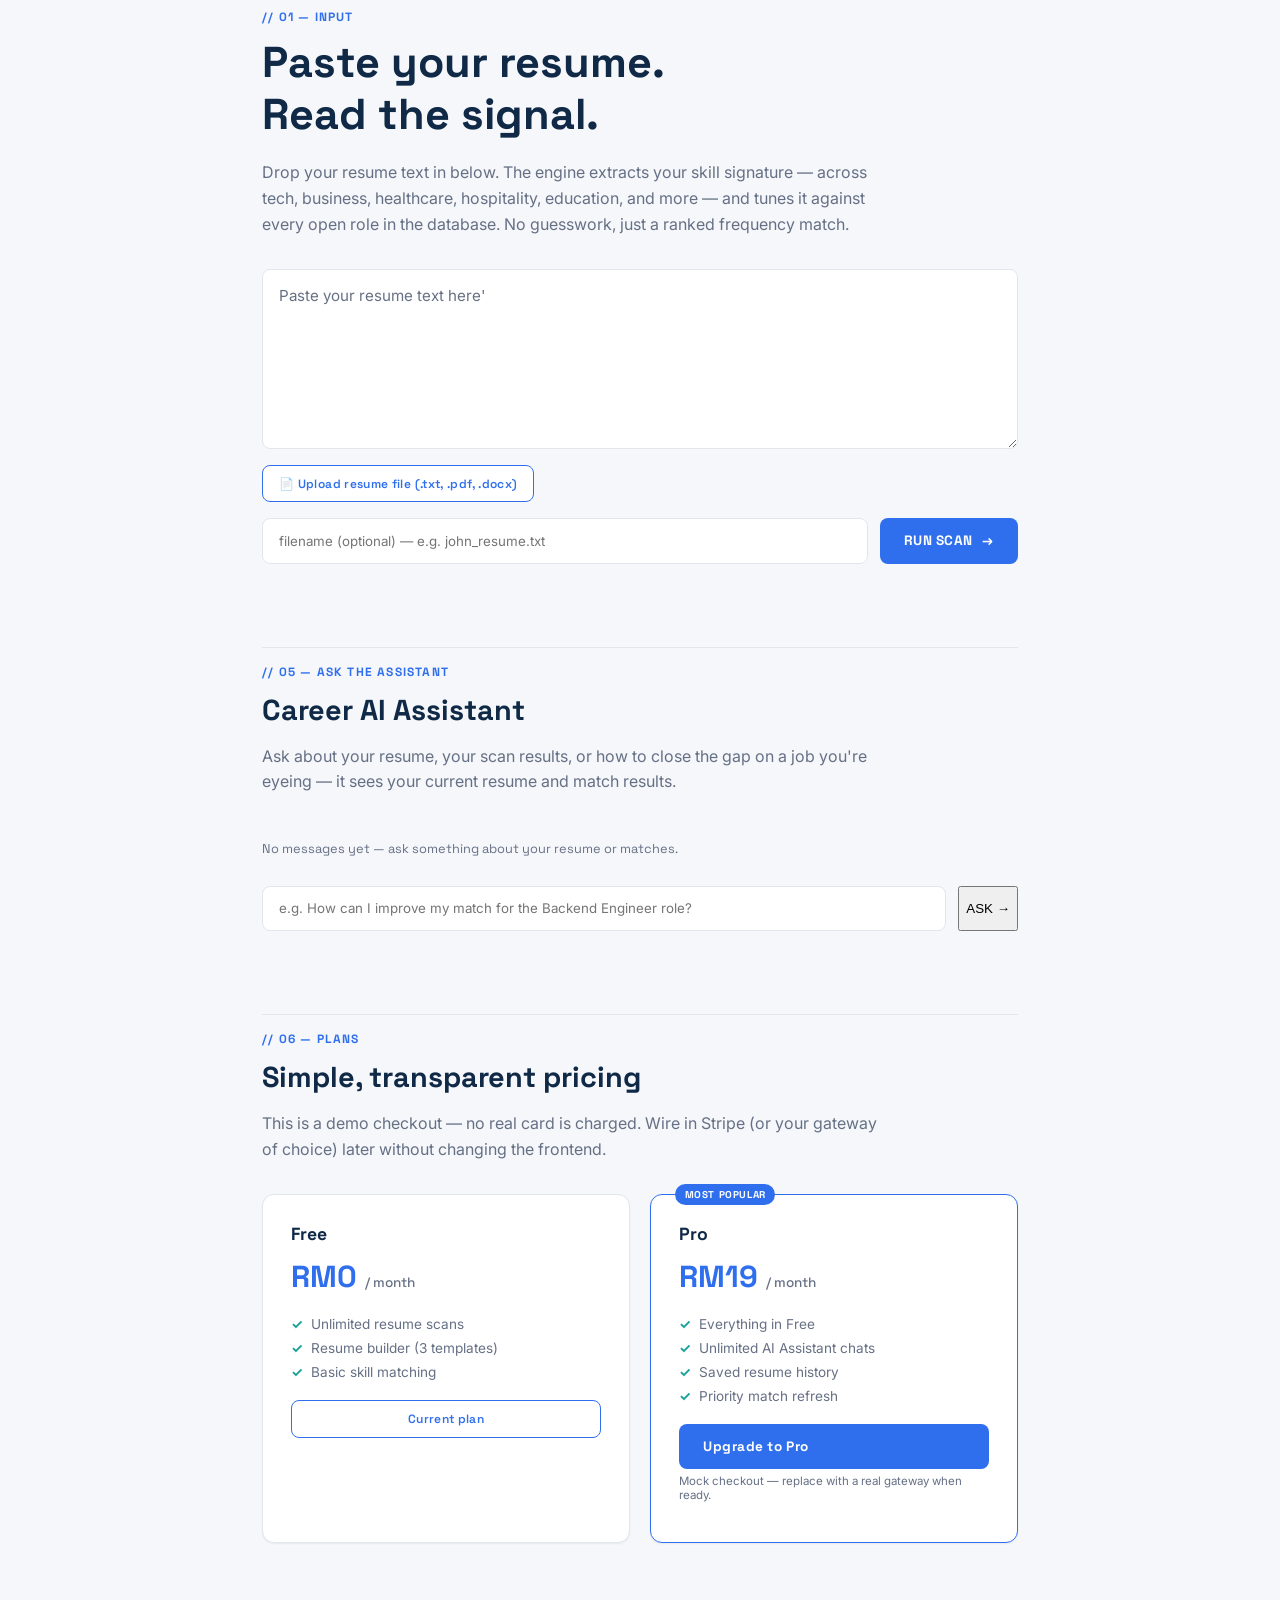
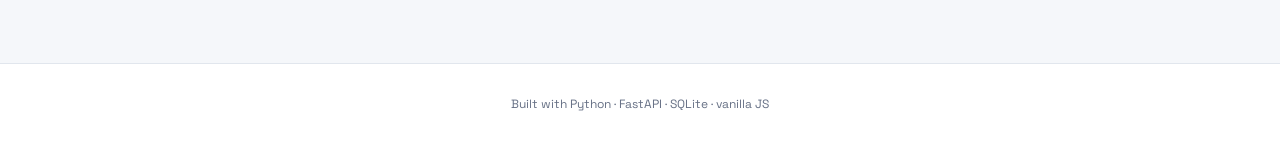
==== commit 6873a1fd: "feat: add user subscription plans and authentication modal - Updated database schema to include user" ====
--- a/frontend/index.html
+++ b/frontend/index.html
@@ -11,15 +11,21 @@
 <body>
 
 <header class="topbar">
-  <div class="logo">
-    <span class="logo-mark">◈</span>
-    <span>SIGNAL</span>
+  <div class="topbar-left">
+    <div class="logo">
+      <span class="logo-mark">◈</span>
+      <span>SIGNAL</span>
+    </div>
+    <div class="topbar-sub">resume &rarr; job frequency matcher</div>
   </div>
-  <div class="topbar-sub">resume &rarr; job frequency matcher</div>
+  <div class="topbar-right" id="authArea">
+    <button type="button" class="nav-btn ghost" id="loginNavBtn">Log in</button>
+    <button type="button" class="nav-btn primary" id="signupNavBtn">Sign up</button>
+  </div>
 </header>
 
 <main>
-  <section class="builder">
+  <section class="builder section-animate">
     <p class="eyebrow">// 00 — BUILD RESUME</p>
     <h2 class="builder-title">Don't have a resume yet? Build one here.</h2>
     <p class="hero-copy">Fill in your details below and generate a clean, ready-to-use resume — then send it straight into the scanner.</p>
@@ -86,7 +92,7 @@
     </div>
   </section>
 
-  <section class="hero">
+  <section class="hero section-animate">
     <p class="eyebrow">// 01 — INPUT</p>
     <h1>Paste your resume.<br>Read the signal.</h1>
     <p class="hero-copy">Drop your resume text in below. The engine extracts your skill signature — across tech, business, healthcare, hospitality, education, and more — and tunes it against every open role in the database. No guesswork, just a ranked frequency match.</p>
@@ -114,7 +120,7 @@
     <div id="skillTags" class="skill-tags"></div>
 
     <p class="eyebrow" style="margin-top: 3rem;">// 03 — MATCHED FREQUENCIES</p>
-    <p class="legend"><span style="color:var(--accent)">■ exact match</span><span style="color:var(--accent-dim)">▨ related field</span><span style="color:var(--text-dim); text-decoration:line-through;">missing</span></p>
+    <p class="legend"><span style="color:var(--accent)">■ exact match</span><span style="color:var(--secondary)">▨ related field</span><span style="color:var(--text-dim); text-decoration:line-through;">missing</span></p>
     <div id="matchList" class="match-list"></div>
   </section>
 
@@ -134,12 +140,76 @@
     </div>
     <p id="chatStatus" class="status-msg"></p>
   </section>
+
+  <section class="pricing">
+    <p class="eyebrow">// 06 — PLANS</p>
+    <h2 class="builder-title">Simple, transparent pricing</h2>
+    <p class="hero-copy">This is a demo checkout — no real card is charged. Wire in Stripe (or your gateway of choice) later without changing the frontend.</p>
+
+    <div class="pricing-grid">
+      <div class="plan-card" data-plan="free">
+        <div class="plan-name">Free</div>
+        <div class="plan-price">RM0 <span>/ month</span></div>
+        <ul class="plan-features">
+          <li>Unlimited resume scans</li>
+          <li>Resume builder (3 templates)</li>
+          <li>Basic skill matching</li>
+        </ul>
+        <button type="button" class="secondary-btn subscribe-btn" data-plan="free">Current plan</button>
+      </div>
+      <div class="plan-card featured" data-plan="pro">
+        <div class="plan-name">Pro</div>
+        <div class="plan-price">RM19 <span>/ month</span></div>
+        <ul class="plan-features">
+          <li>Everything in Free</li>
+          <li>Unlimited AI Assistant chats</li>
+          <li>Saved resume history</li>
+          <li>Priority match refresh</li>
+        </ul>
+        <button type="button" class="primary-btn subscribe-btn" data-plan="pro">Upgrade to Pro</button>
+        <p class="plan-note">Mock checkout — replace with a real gateway when ready.</p>
+      </div>
+    </div>
+    <p id="pricingStatus" class="status-msg"></p>
+  </section>
 </main>
 
 <footer>
   <span>Built with Python · FastAPI · SQLite · vanilla JS</span>
 </footer>
 
+<!-- Auth modal (login / signup) -->
+<div class="modal-overlay" id="authModal" hidden>
+  <div class="modal-card">
+    <button type="button" class="modal-close" id="authModalClose">✕</button>
+
+    <div id="loginPane">
+      <h3 class="modal-title">Welcome back</h3>
+      <p class="modal-subtitle">Log in to save your resumes and match history.</p>
+      <div class="modal-form">
+        <input type="email" id="loginEmail" placeholder="Email" />
+        <input type="password" id="loginPassword" placeholder="Password" />
+        <button type="button" class="primary-btn" id="loginSubmitBtn" style="justify-content:center;">Log in</button>
+      </div>
+      <p id="loginStatus" class="status-msg"></p>
+      <p class="modal-switch">Don't have an account? <button type="button" id="switchToSignup">Sign up</button></p>
+    </div>
+
+    <div id="signupPane" hidden>
+      <h3 class="modal-title">Create your account</h3>
+      <p class="modal-subtitle">Free to start — upgrade any time.</p>
+      <div class="modal-form">
+        <input type="text" id="signupName" placeholder="Full name" />
+        <input type="email" id="signupEmail" placeholder="Email" />
+        <input type="password" id="signupPassword" placeholder="Password (min. 6 characters)" />
+        <button type="button" class="primary-btn" id="signupSubmitBtn" style="justify-content:center;">Sign up</button>
+      </div>
+      <p id="signupStatus" class="status-msg"></p>
+      <p class="modal-switch">Already have an account? <button type="button" id="switchToLogin">Log in</button></p>
+    </div>
+  </div>
+</div>
+
 <script src="script.js"></script>
 </body>
-</html>+</html>
--- a/frontend/style.css
+++ b/frontend/style.css
@@ -1,17 +1,41 @@
 :root {
-  --bg: #120E1A;
-  --bg-raised: #1D1729;
-  --line: #362C44;
-  --accent: #FF6B5B;
-  --accent-dim: #8C4137;
-  --secondary: #8FD9C4;
-  --text: #F2EEE9;
-  --text-dim: #9C90A8;
+  /* Corporate light palette — navy + teal, no black */
+  --bg: #F5F7FA;
+  --bg-raised: #FFFFFF;
+  --line: #E1E6ED;
+  --navy: #1B3A63;
+  --navy-deep: #0F2947;
+  --accent: #2F6FED;
+  --accent-dim: #DCE7FC;
+  --secondary: #17A398;
+  --text: #1F2937;
+  --text-dim: #667085;
+  --danger: #D64545;
   --font-display: 'Space Grotesk', sans-serif;
   --font-body: 'Inter', sans-serif;
+  --shadow-sm: 0 1px 2px rgba(16, 24, 40, 0.06);
+  --shadow-md: 0 4px 16px rgba(16, 24, 40, 0.08);
+  --shadow-lg: 0 12px 32px rgba(16, 24, 40, 0.12);
 }
 
 * { box-sizing: border-box; }
+
+@keyframes fadeInUp {
+  from { opacity: 0; transform: translateY(14px); }
+  to { opacity: 1; transform: translateY(0); }
+}
+@keyframes fadeIn {
+  from { opacity: 0; }
+  to { opacity: 1; }
+}
+@keyframes scaleIn {
+  from { opacity: 0; transform: scale(0.96); }
+  to { opacity: 1; transform: scale(1); }
+}
+@keyframes shimmer {
+  0% { background-position: -200% 0; }
+  100% { background-position: 200% 0; }
+}
 
 body {
   margin: 0;
@@ -26,18 +50,25 @@
 .topbar {
   display: flex;
   justify-content: space-between;
-  align-items: baseline;
-  padding: 1.5rem 2rem;
+  align-items: center;
+  padding: 1.1rem 2rem;
+  background: var(--bg-raised);
   border-bottom: 1px solid var(--line);
-}
+  box-shadow: var(--shadow-sm);
+  position: sticky;
+  top: 0;
+  z-index: 50;
+}
+.topbar-left { display: flex; align-items: baseline; gap: 0.9rem; }
 .logo {
   font-family: var(--font-display);
   font-weight: 700;
-  letter-spacing: 0.15em;
-  font-size: 1rem;
+  letter-spacing: 0.1em;
+  font-size: 1.05rem;
   display: flex;
   align-items: center;
   gap: 0.5rem;
+  color: var(--navy-deep);
 }
 .logo-mark { color: var(--accent); }
 .topbar-sub {
@@ -45,8 +76,55 @@
   font-size: 0.75rem;
   color: var(--text-dim);
 }
-
-main { max-width: 780px; margin: 0 auto; padding: 3rem 2rem 5rem; }
+.topbar-right { display: flex; align-items: center; gap: 0.6rem; }
+
+.nav-btn {
+  font-family: var(--font-display);
+  font-size: 0.8rem;
+  font-weight: 600;
+  border-radius: 6px;
+  padding: 0.55rem 1rem;
+  cursor: pointer;
+  transition: transform 0.15s ease, box-shadow 0.15s ease, background 0.15s ease;
+  border: 1px solid transparent;
+}
+.nav-btn.ghost {
+  background: transparent;
+  color: var(--navy);
+  border-color: var(--line);
+}
+.nav-btn.ghost:hover { background: var(--accent-dim); border-color: var(--accent-dim); }
+.nav-btn.primary {
+  background: var(--accent);
+  color: #fff;
+}
+.nav-btn.primary:hover { transform: translateY(-1px); box-shadow: var(--shadow-md); }
+
+.user-chip {
+  display: flex;
+  align-items: center;
+  gap: 0.6rem;
+  font-family: var(--font-display);
+  font-size: 0.8rem;
+  color: var(--navy);
+}
+.user-chip .plan-badge {
+  font-size: 0.65rem;
+  padding: 0.15rem 0.5rem;
+  border-radius: 999px;
+  background: var(--accent-dim);
+  color: var(--accent);
+  font-weight: 700;
+  letter-spacing: 0.04em;
+  text-transform: uppercase;
+}
+.user-chip .plan-badge.pro { background: var(--secondary); color: #fff; }
+
+main { max-width: 820px; margin: 0 auto; padding: 3rem 2rem 5rem; }
+
+.section-animate {
+  animation: fadeInUp 0.6s ease both;
+}
 
 .eyebrow {
   font-family: var(--font-display);
@@ -54,21 +132,23 @@
   font-size: 0.75rem;
   letter-spacing: 0.1em;
   margin: 0 0 0.75rem;
+  font-weight: 700;
 }
 
 h1 {
   font-family: var(--font-display);
-  font-size: clamp(1.8rem, 4vw, 2.6rem);
+  font-size: clamp(1.8rem, 4vw, 2.7rem);
   line-height: 1.2;
   margin: 0 0 1.25rem;
   font-weight: 700;
+  color: var(--navy-deep);
 }
 
 .hero-copy {
   color: var(--text-dim);
   font-size: 1rem;
   line-height: 1.6;
-  max-width: 60ch;
+  max-width: 62ch;
   margin: 0 0 2rem;
 }
 
@@ -77,16 +157,16 @@
   min-height: 180px;
   background: var(--bg-raised);
   border: 1px solid var(--line);
-  border-radius: 4px;
+  border-radius: 8px;
   color: var(--text);
   font-family: var(--font-body);
   font-size: 0.95rem;
   padding: 1rem;
   resize: vertical;
   outline: none;
-  transition: border-color 0.2s;
-}
-textarea:focus { border-color: var(--accent-dim); }
+  transition: border-color 0.2s, box-shadow 0.2s;
+}
+textarea:focus { border-color: var(--accent); box-shadow: 0 0 0 3px var(--accent-dim); }
 textarea::placeholder { color: var(--text-dim); }
 
 .input-row {
@@ -95,38 +175,48 @@
   margin-top: 1rem;
   flex-wrap: wrap;
 }
-input[type="text"] {
+input[type="text"], input[type="email"], input[type="password"] {
   flex: 1;
   min-width: 220px;
   background: var(--bg-raised);
   border: 1px solid var(--line);
-  border-radius: 4px;
+  border-radius: 8px;
   color: var(--text);
   padding: 0.85rem 1rem;
   font-family: var(--font-body);
   outline: none;
-}
-input[type="text"]:focus { border-color: var(--accent-dim); }
-
-button#scanBtn {
+  transition: border-color 0.2s, box-shadow 0.2s;
+}
+input[type="text"]:focus, input[type="email"]:focus, input[type="password"]:focus {
+  border-color: var(--accent);
+  box-shadow: 0 0 0 3px var(--accent-dim);
+}
+
+button#scanBtn, button#generateBtn, .primary-btn {
   background: var(--accent);
-  color: #1A1220;
+  color: #fff;
   border: none;
-  border-radius: 4px;
+  border-radius: 8px;
   padding: 0.85rem 1.5rem;
   font-family: var(--font-display);
   font-weight: 700;
   font-size: 0.85rem;
-  letter-spacing: 0.08em;
+  letter-spacing: 0.04em;
   cursor: pointer;
   display: flex;
   align-items: center;
   gap: 0.6rem;
-  transition: transform 0.15s, box-shadow 0.15s;
-}
-button#scanBtn:hover { transform: translateY(-1px); box-shadow: 0 4px 20px rgba(255,107,91,0.3); }
-button#scanBtn:active { transform: translateY(0); }
-button#scanBtn:disabled { opacity: 0.5; cursor: not-allowed; transform: none; box-shadow: none; }
+  transition: transform 0.15s, box-shadow 0.15s, background 0.15s;
+}
+button#scanBtn:hover, button#generateBtn:hover, .primary-btn:hover {
+  transform: translateY(-2px);
+  box-shadow: var(--shadow-md);
+  background: #2860D0;
+}
+button#scanBtn:active, button#generateBtn:active, .primary-btn:active { transform: translateY(0); }
+button#scanBtn:disabled, button#generateBtn:disabled, .primary-btn:disabled {
+  opacity: 0.5; cursor: not-allowed; transform: none; box-shadow: none;
+}
 
 .status-msg {
   font-family: var(--font-display);
@@ -135,7 +225,7 @@
   min-height: 1.2em;
   margin-top: 0.75rem;
 }
-.status-msg.error { color: #E85D5D; }
+.status-msg.error { color: var(--danger); }
 
 .results { margin-top: 3.5rem; }
 
@@ -144,10 +234,12 @@
   font-family: var(--font-display);
   font-size: 0.75rem;
   border: 1px solid var(--accent-dim);
+  background: var(--accent-dim);
   color: var(--accent);
   padding: 0.3rem 0.7rem;
-  border-radius: 3px;
+  border-radius: 999px;
   text-transform: lowercase;
+  animation: scaleIn 0.3s ease both;
 }
 
 .match-list, .jobs-list { display: flex; flex-direction: column; gap: 1rem; }
@@ -155,12 +247,16 @@
 .match-card, .job-card {
   background: var(--bg-raised);
   border: 1px solid var(--line);
-  border-radius: 6px;
+  border-radius: 10px;
   padding: 1.25rem 1.5rem;
-}
+  box-shadow: var(--shadow-sm);
+  transition: box-shadow 0.2s, transform 0.2s;
+  animation: fadeInUp 0.4s ease both;
+}
+.match-card:hover, .job-card:hover { box-shadow: var(--shadow-md); transform: translateY(-2px); }
 
 .match-card-top { display: flex; justify-content: space-between; align-items: flex-start; gap: 1rem; }
-.match-title { font-weight: 600; font-size: 1.05rem; margin: 0 0 0.2rem; }
+.match-title { font-weight: 700; font-size: 1.05rem; margin: 0 0 0.2rem; color: var(--navy-deep); }
 .match-company { color: var(--text-dim); font-size: 0.85rem; }
 
 .match-score {
@@ -173,29 +269,29 @@
 
 .meter {
   width: 100%;
-  height: 6px;
+  height: 7px;
   background: var(--line);
-  border-radius: 3px;
+  border-radius: 4px;
   margin: 0.9rem 0;
   overflow: hidden;
 }
 .meter-fill {
   height: 100%;
   background: linear-gradient(90deg, var(--secondary), var(--accent));
-  border-radius: 3px;
+  border-radius: 4px;
   width: 0%;
-  transition: width 0.8s cubic-bezier(0.16, 1, 0.3, 1);
+  transition: width 0.9s cubic-bezier(0.16, 1, 0.3, 1);
 }
 
 .skill-row { display: flex; flex-wrap: wrap; gap: 0.4rem; font-size: 0.78rem; }
 .skill-pill-matched, .skill-pill-missing {
   font-family: var(--font-display);
   padding: 0.15rem 0.5rem;
-  border-radius: 3px;
-}
-.skill-pill-matched { background: rgba(255,107,91,0.12); color: var(--accent); }
-.skill-pill-related { background: transparent; border: 1px dashed var(--accent-dim); color: var(--accent-dim); }
-.skill-pill-missing { background: rgba(124,132,148,0.12); color: var(--text-dim); text-decoration: line-through; }
+  border-radius: 999px;
+}
+.skill-pill-matched { background: rgba(47,111,237,0.1); color: var(--accent); }
+.skill-pill-related { background: transparent; border: 1px dashed var(--secondary); color: var(--secondary); border-radius: 999px; padding: 0.15rem 0.5rem; }
+.skill-pill-missing { background: #F1F2F5; color: var(--text-dim); text-decoration: line-through; }
 
 .legend {
   font-family: var(--font-display);
@@ -216,10 +312,12 @@
   font-family: var(--font-display);
   font-size: 0.75rem;
   border-top: 1px solid var(--line);
+  background: var(--bg-raised);
 }
 
 @media (max-width: 600px) {
-  .topbar { flex-direction: column; align-items: flex-start; gap: 0.3rem; }
+  .topbar { flex-direction: column; align-items: flex-start; gap: 0.6rem; }
+  .topbar-right { width: 100%; justify-content: flex-start; flex-wrap: wrap; }
   main { padding: 2rem 1.25rem 4rem; }
 }
 
@@ -234,6 +332,7 @@
   font-family: var(--font-display);
   font-size: clamp(1.3rem, 3vw, 1.8rem);
   margin: 0 0 1rem;
+  color: var(--navy-deep);
 }
 
 .builder-grid {
@@ -251,7 +350,7 @@
   min-height: 90px;
   background: var(--bg-raised);
   border: 1px solid var(--line);
-  border-radius: 4px;
+  border-radius: 8px;
   color: var(--text);
   font-family: var(--font-body);
   font-size: 0.95rem;
@@ -259,8 +358,9 @@
   resize: vertical;
   outline: none;
   margin-bottom: 0.75rem;
-}
-.builder-textarea:focus { border-color: var(--accent-dim); }
+  transition: border-color 0.2s, box-shadow 0.2s;
+}
+.builder-textarea:focus { border-color: var(--accent); box-shadow: 0 0 0 3px var(--accent-dim); }
 .builder-textarea::placeholder { color: var(--text-dim); }
 
 .section-label {
@@ -277,17 +377,18 @@
 .entry-row {
   background: var(--bg-raised);
   border: 1px solid var(--line);
-  border-radius: 6px;
+  border-radius: 10px;
   padding: 1rem;
   display: grid;
   grid-template-columns: 1fr 1fr;
   gap: 0.6rem;
   position: relative;
+  animation: fadeInUp 0.3s ease both;
 }
 .entry-row input, .entry-row textarea {
   background: var(--bg);
   border: 1px solid var(--line);
-  border-radius: 4px;
+  border-radius: 6px;
   color: var(--text);
   font-family: var(--font-body);
   font-size: 0.9rem;
@@ -295,8 +396,9 @@
   outline: none;
   width: 100%;
   box-sizing: border-box;
-}
-.entry-row input:focus, .entry-row textarea:focus { border-color: var(--accent-dim); }
+  transition: border-color 0.2s;
+}
+.entry-row input:focus, .entry-row textarea:focus { border-color: var(--accent); }
 .entry-row textarea { grid-column: 1 / -1; min-height: 70px; resize: vertical; }
 .entry-row .remove-entry-btn {
   grid-column: 1 / -1;
@@ -308,30 +410,32 @@
   font-size: 0.75rem;
   cursor: pointer;
   padding: 0.2rem 0;
-}
-.entry-row .remove-entry-btn:hover { color: #E85D5D; }
+  transition: color 0.15s;
+}
+.entry-row .remove-entry-btn:hover { color: var(--danger); }
 @media (max-width: 600px) {
   .entry-row { grid-template-columns: 1fr; }
 }
 
 .secondary-btn {
-  background: transparent;
-  border: 1px solid var(--accent-dim);
+  background: var(--bg-raised);
+  border: 1px solid var(--accent);
   color: var(--accent);
-  border-radius: 4px;
+  border-radius: 8px;
   padding: 0.6rem 1rem;
   font-family: var(--font-display);
   font-size: 0.75rem;
-  letter-spacing: 0.05em;
+  font-weight: 600;
+  letter-spacing: 0.03em;
   cursor: pointer;
-  transition: background 0.15s;
-}
-.secondary-btn:hover { background: rgba(255,107,91,0.08); }
+  transition: background 0.15s, transform 0.15s, box-shadow 0.15s;
+}
+.secondary-btn:hover { background: var(--accent-dim); transform: translateY(-1px); box-shadow: var(--shadow-sm); }
 
 .resume-output {
   background: var(--bg-raised);
   border: 1px solid var(--line);
-  border-radius: 6px;
+  border-radius: 10px;
   padding: 1.25rem;
   font-family: var(--font-display);
   font-size: 0.85rem;
@@ -353,7 +457,7 @@
   width: 72px;
   height: 72px;
   border-radius: 50%;
-  background: var(--bg-raised);
+  background: var(--bg);
   border: 1px solid var(--line);
   display: flex;
   align-items: center;
@@ -381,18 +485,19 @@
 }
 .template-option {
   border: 1px solid var(--line);
-  border-radius: 6px;
+  background: var(--bg-raised);
+  border-radius: 8px;
   padding: 0.6rem;
   cursor: pointer;
   text-align: center;
   font-family: var(--font-display);
   font-size: 0.7rem;
   color: var(--text-dim);
-  transition: border-color 0.15s;
+  transition: border-color 0.15s, transform 0.15s;
   width: 90px;
 }
-.template-option:hover { border-color: var(--accent-dim); }
-.template-option.selected { border-color: var(--accent); color: var(--accent); }
+.template-option:hover { border-color: var(--accent); transform: translateY(-2px); }
+.template-option.selected { border-color: var(--accent); color: var(--accent); box-shadow: 0 0 0 3px var(--accent-dim); }
 .template-thumb {
   width: 100%;
   height: 56px;
@@ -400,16 +505,17 @@
   margin-bottom: 0.4rem;
 }
 .template-thumb-minimal { background: linear-gradient(180deg, #E8E6DF 0 30%, #F4F3EF 30% 100%); }
-.template-thumb-sidebar { background: linear-gradient(90deg, #2B2F3A 0 35%, #F4F3EF 35% 100%); }
+.template-thumb-sidebar { background: linear-gradient(90deg, #1B3A63 0 35%, #F4F3EF 35% 100%); }
 .template-thumb-bold { background: linear-gradient(180deg, #4C6B87 0 30%, #F4F3EF 30% 100%); }
 
 /* --- Visual resume preview --- */
 .resume-visual-wrap {
   background: #fff;
-  border-radius: 8px;
+  border-radius: 10px;
   overflow: hidden;
   margin-bottom: 1rem;
   color: #1A1A1A;
+  box-shadow: var(--shadow-md);
 }
 .resume-doc { font-family: 'Inter', sans-serif; }
 .resume-doc h1, .resume-doc h2, .resume-doc h3 { margin: 0; }
@@ -423,7 +529,7 @@
 }
 .resume-doc .r-skill-pill {
   display: inline-block; font-size: 0.75rem; padding: 0.2rem 0.6rem;
-  border-radius: 3px; margin: 0 0.3rem 0.3rem 0;
+  border-radius: 999px; margin: 0 0.3rem 0.3rem 0;
 }
 .resume-doc .r-entry { margin-bottom: 0.8rem; }
 .resume-doc .r-entry-title { font-weight: 600; font-size: 0.92rem; }
@@ -442,13 +548,13 @@
 
 /* Sidebar template */
 .tpl-sidebar { display: grid; grid-template-columns: 190px 1fr; min-height: 400px; }
-.tpl-sidebar .r-side { background: #2B2F3A; color: #F4F3EF; padding: 1.8rem 1.2rem; }
+.tpl-sidebar .r-side { background: #1B3A63; color: #F4F3EF; padding: 1.8rem 1.2rem; }
 .tpl-sidebar .r-side .r-avatar { margin: 0 auto 0.9rem; display: block; }
 .tpl-sidebar .r-side .r-name { font-size: 1.15rem; font-weight: 700; text-align: center; }
 .tpl-sidebar .r-side .r-role { font-size: 0.75rem; opacity: 0.75; text-align: center; margin-top: 0.2rem; }
 .tpl-sidebar .r-side .r-contact { font-size: 0.72rem; opacity: 0.75; margin-top: 1rem; line-height: 1.6; word-break: break-word; }
 .tpl-sidebar .r-side .r-section-title { color: #F4F3EF; opacity: 0.85; }
-.tpl-sidebar .r-side .r-skill-pill { background: rgba(255,255,255,0.1); color: #F4F3EF; }
+.tpl-sidebar .r-side .r-skill-pill { background: rgba(255,255,255,0.12); color: #F4F3EF; }
 .tpl-sidebar .r-main { padding: 1.8rem; }
 
 /* Bold header template */
@@ -494,23 +600,118 @@
 }
 .chat-bubble {
   padding: 0.75rem 1rem;
-  border-radius: 8px;
+  border-radius: 10px;
   font-size: 0.88rem;
   line-height: 1.55;
   max-width: 88%;
   white-space: pre-wrap;
   word-break: break-word;
+  animation: fadeInUp 0.25s ease both;
 }
 .chat-bubble.user {
   align-self: flex-end;
-  background: rgba(255,107,91,0.12);
-  color: var(--text);
+  background: var(--accent-dim);
+  color: var(--navy-deep);
 }
 .chat-bubble.assistant {
   align-self: flex-start;
   background: var(--bg-raised);
   border: 1px solid var(--line);
   color: var(--text);
+}
+
+/* --- Pricing / Subscription --- */
+.pricing {
+  margin-top: 3.5rem;
+  padding-top: 1rem;
+  border-top: 1px solid var(--line);
+}
+.pricing-grid {
+  display: grid;
+  grid-template-columns: 1fr 1fr;
+  gap: 1.25rem;
+  margin-top: 1.25rem;
+}
+@media (max-width: 600px) {
+  .pricing-grid { grid-template-columns: 1fr; }
+}
+.plan-card {
+  background: var(--bg-raised);
+  border: 1px solid var(--line);
+  border-radius: 12px;
+  padding: 1.75rem;
+  display: flex;
+  flex-direction: column;
+  gap: 0.75rem;
+  box-shadow: var(--shadow-sm);
+  transition: transform 0.2s, box-shadow 0.2s;
+}
+.plan-card:hover { transform: translateY(-3px); box-shadow: var(--shadow-lg); }
+.plan-card.featured { border-color: var(--accent); position: relative; }
+.plan-card.featured::before {
+  content: "MOST POPULAR";
+  position: absolute; top: -11px; left: 1.5rem;
+  background: var(--accent); color: #fff;
+  font-family: var(--font-display); font-size: 0.62rem; font-weight: 700;
+  letter-spacing: 0.06em; padding: 0.25rem 0.6rem; border-radius: 999px;
+}
+.plan-name { font-family: var(--font-display); font-weight: 700; font-size: 1.1rem; color: var(--navy-deep); }
+.plan-price { font-family: var(--font-display); font-size: 1.9rem; font-weight: 700; color: var(--accent); }
+.plan-price span { font-size: 0.85rem; color: var(--text-dim); font-weight: 500; }
+.plan-features { list-style: none; padding: 0; margin: 0.5rem 0; display: flex; flex-direction: column; gap: 0.5rem; }
+.plan-features li { font-size: 0.85rem; color: var(--text-dim); display: flex; align-items: center; gap: 0.5rem; }
+.plan-features li::before { content: "✓"; color: var(--secondary); font-weight: 700; }
+.plan-note { font-size: 0.72rem; color: var(--text-dim); margin-top: -0.4rem; }
+
+/* --- Auth modal --- */
+.modal-overlay {
+  position: fixed; inset: 0;
+  background: rgba(15, 41, 71, 0.45);
+  display: flex; align-items: center; justify-content: center;
+  z-index: 100;
+  animation: fadeIn 0.2s ease both;
+  padding: 1rem;
+}
+.modal-overlay[hidden] { display: none; }
+.modal-card {
+  background: var(--bg-raised);
+  border-radius: 14px;
+  padding: 2rem;
+  width: 100%;
+  max-width: 380px;
+  box-shadow: var(--shadow-lg);
+  animation: scaleIn 0.25s ease both;
+  position: relative;
+}
+.modal-close {
+  position: absolute; top: 1rem; right: 1rem;
+  background: none; border: none; cursor: pointer;
+  color: var(--text-dim); font-size: 1.1rem;
+  transition: color 0.15s;
+}
+.modal-close:hover { color: var(--navy-deep); }
+.modal-title {
+  font-family: var(--font-display); font-weight: 700; font-size: 1.3rem;
+  color: var(--navy-deep); margin: 0 0 0.35rem;
+}
+.modal-subtitle { color: var(--text-dim); font-size: 0.85rem; margin: 0 0 1.4rem; }
+.modal-form { display: flex; flex-direction: column; gap: 0.75rem; }
+.modal-form input {
+  background: var(--bg);
+  border: 1px solid var(--line);
+  border-radius: 8px;
+  padding: 0.75rem 0.9rem;
+  font-family: var(--font-body);
+  font-size: 0.9rem;
+  color: var(--text);
+  outline: none;
+  transition: border-color 0.2s, box-shadow 0.2s;
+}
+.modal-form input:focus { border-color: var(--accent); box-shadow: 0 0 0 3px var(--accent-dim); }
+.modal-switch { font-size: 0.82rem; color: var(--text-dim); margin-top: 1rem; text-align: center; }
+.modal-switch button {
+  background: none; border: none; color: var(--accent); font-weight: 600;
+  cursor: pointer; font-size: 0.82rem; padding: 0;
 }
 
 /* Print (PDF export) */
@@ -519,4 +720,4 @@
   #resumeVisual, #resumeVisual * { visibility: visible; }
   #resumeVisual { position: absolute; top: 0; left: 0; width: 100%; }
   .resume-visual-wrap { border-radius: 0; }
-}+}
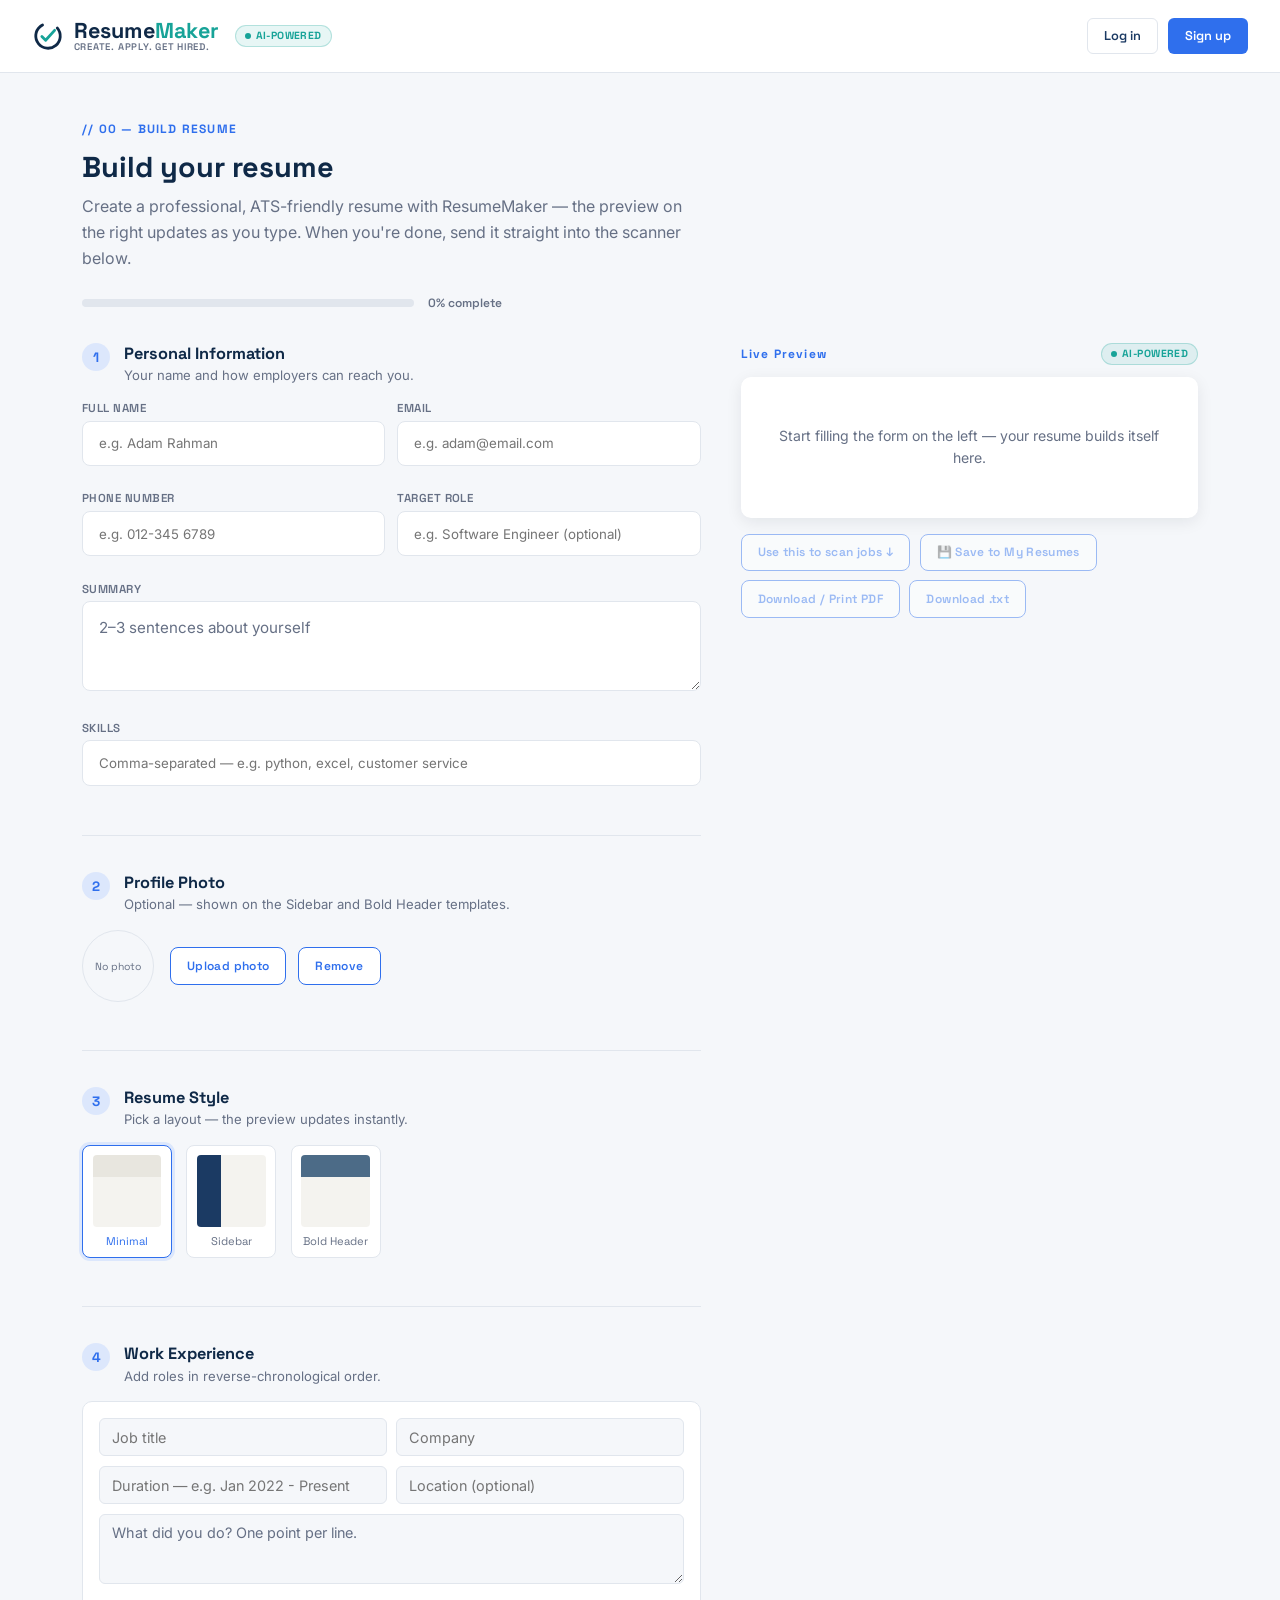
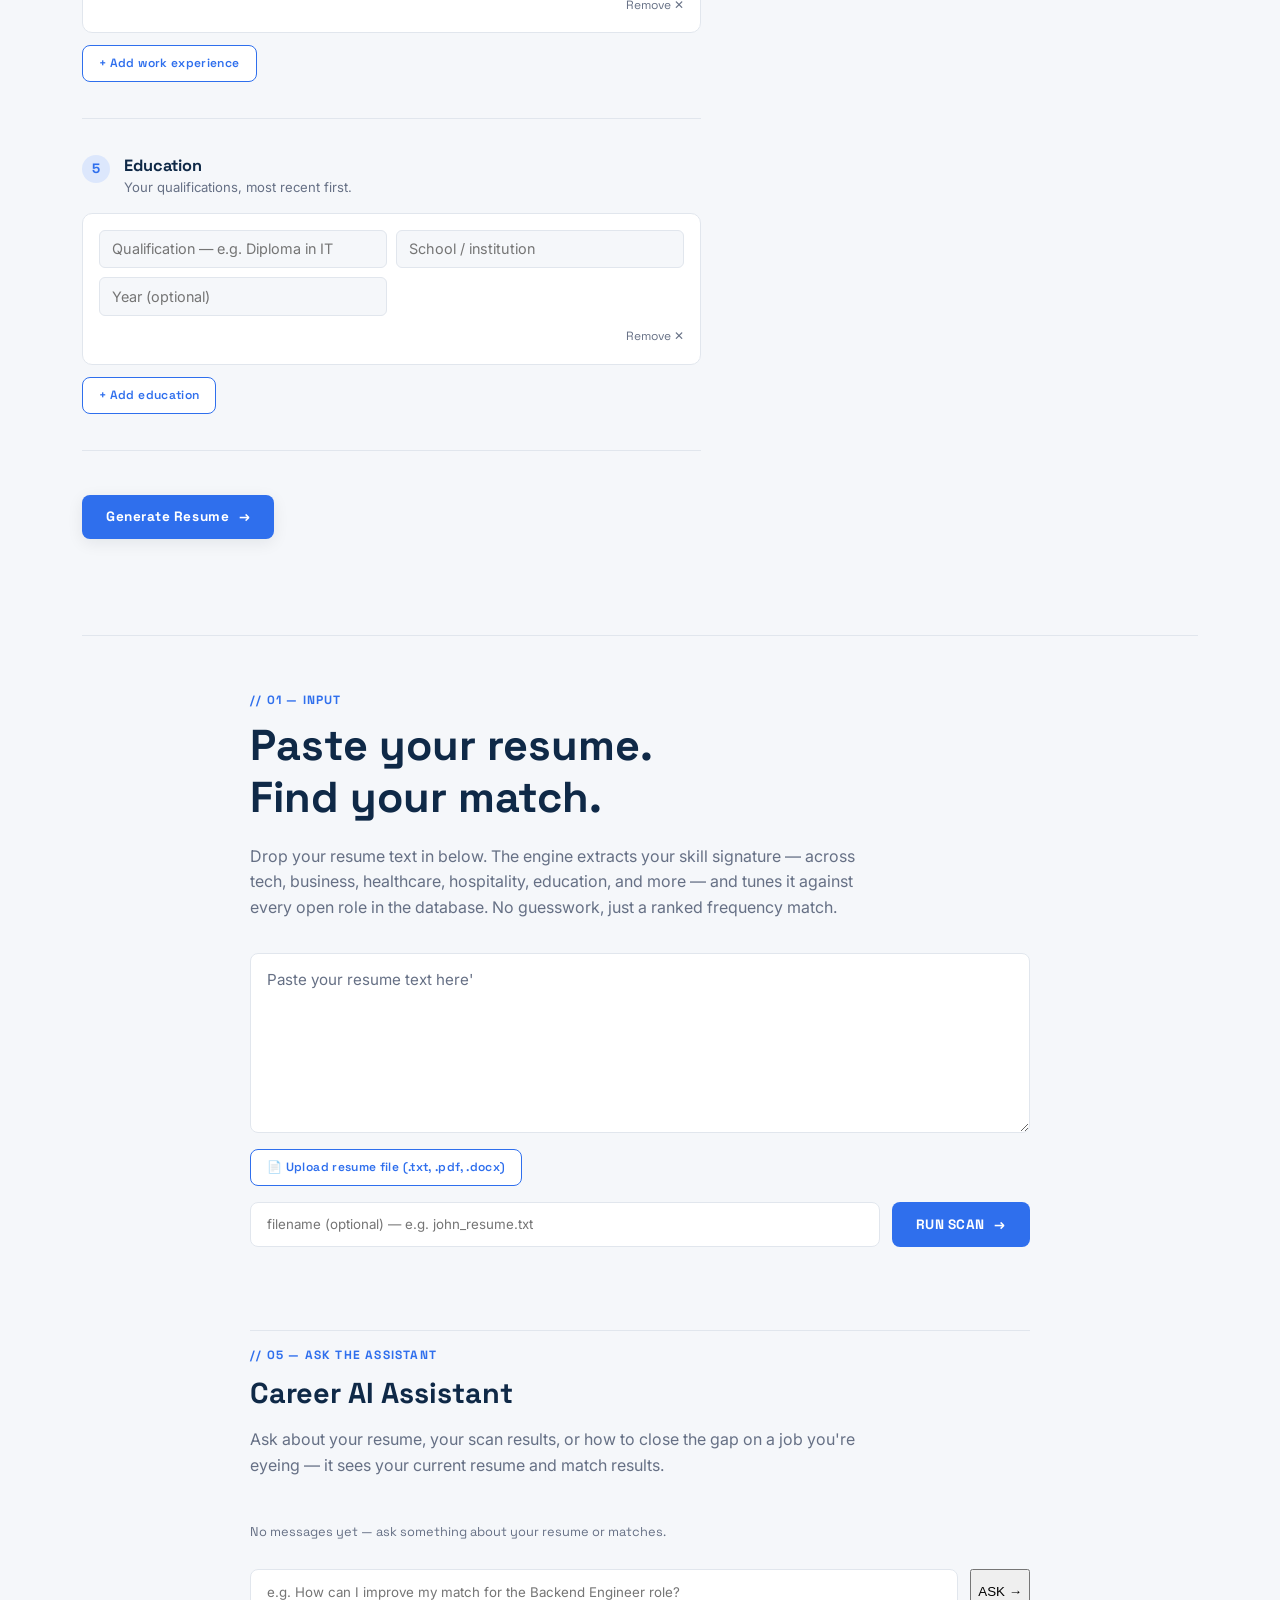
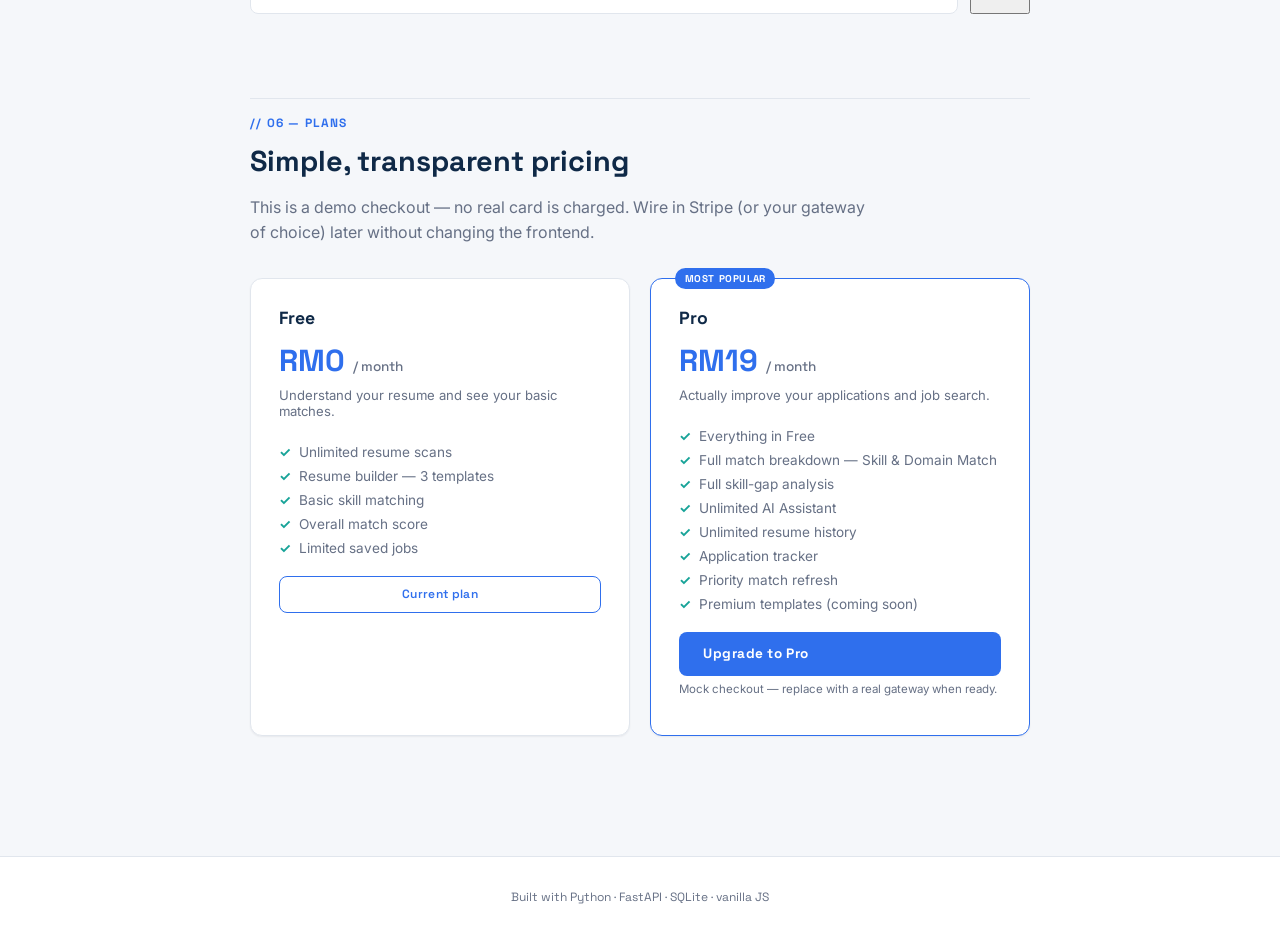
==== commit 225fb670: "feat: implement new authentication endpoints and redesign frontend UI - Added new authentication end" ====
--- a/frontend/index.html
+++ b/frontend/index.html
@@ -3,7 +3,7 @@
 <head>
 <meta charset="UTF-8">
 <meta name="viewport" content="width=device-width, initial-scale=1.0">
-<title>SIGNAL — AI Resume Matcher</title>
+<title>ResumeMaker — AI Resume Matcher</title>
 <link rel="preconnect" href="https://fonts.googleapis.com">
 <link href="https://fonts.googleapis.com/css2?family=Space+Grotesk:wght@400;500;600;700&family=Inter:wght@400;500;600&display=swap" rel="stylesheet">
 <link rel="stylesheet" href="style.css">
@@ -13,10 +13,16 @@
 <header class="topbar">
   <div class="topbar-left">
     <div class="logo">
-      <span class="logo-mark">◈</span>
-      <span>SIGNAL</span>
-    </div>
-    <div class="topbar-sub">resume &rarr; job frequency matcher</div>
+      <svg class="logo-icon" viewBox="0 0 34 34" fill="none" xmlns="http://www.w3.org/2000/svg" aria-hidden="true">
+        <circle class="logo-icon-ring" cx="17" cy="17" r="13" stroke-width="3" stroke-linecap="round" stroke-dasharray="64 17" transform="rotate(-40 17 17)"/>
+        <path class="logo-icon-check" d="M10.5 17.5L14.5 21.5L24 11" stroke-width="3" stroke-linecap="round" stroke-linejoin="round"/>
+      </svg>
+      <div class="logo-text">
+        <span class="logo-wordmark"><span class="logo-word-a">Resume</span><span class="logo-word-b">Maker</span></span>
+        <span class="logo-tagline">CREATE. APPLY. GET HIRED.</span>
+      </div>
+    </div>
+    <span class="ai-badge">AI-powered</span>
   </div>
   <div class="topbar-right" id="authArea">
     <button type="button" class="nav-btn ghost" id="loginNavBtn">Log in</button>
@@ -25,79 +31,161 @@
 </header>
 
 <main>
-  <section class="builder section-animate">
-    <p class="eyebrow">// 00 — BUILD RESUME</p>
-    <h2 class="builder-title">Don't have a resume yet? Build one here.</h2>
-    <p class="hero-copy">Fill in your details below and generate a clean, ready-to-use resume — then send it straight into the scanner.</p>
-
-    <div class="builder-grid">
-      <input id="bFullName" type="text" placeholder="Full name" />
-      <input id="bEmail" type="text" placeholder="Email" />
-      <input id="bPhone" type="text" placeholder="Phone number" />
-      <input id="bTargetRole" type="text" placeholder="Target role (optional)" />
-    </div>
-
-    <textarea id="bSummary" class="builder-textarea" placeholder="Short summary / objective — 2-3 sentences about yourself"></textarea>
-    <input id="bSkills" type="text" placeholder="Skills, comma-separated — e.g. python, excel, customer service" />
-
-    <p class="section-label">Your Photo (optional)</p>
-    <div class="photo-upload-row">
-      <div id="photoPreview" class="photo-preview">No photo</div>
-      <div>
-        <input type="file" id="bPhoto" accept="image/*" />
-        <button type="button" id="removePhotoBtn" class="secondary-btn" style="margin-top: 0.5rem;">Remove photo</button>
-      </div>
-    </div>
-
-    <p class="section-label">Choose a Template</p>
-    <div class="template-picker" id="templatePicker">
-      <div class="template-option selected" data-template="minimal">
-        <div class="template-thumb template-thumb-minimal"></div>
-        <span>Minimal</span>
-      </div>
-      <div class="template-option" data-template="sidebar">
-        <div class="template-thumb template-thumb-sidebar"></div>
-        <span>Sidebar</span>
-      </div>
-      <div class="template-option" data-template="bold">
-        <div class="template-thumb template-thumb-bold"></div>
-        <span>Bold Header</span>
-      </div>
-    </div>
-
-    <p class="section-label">Work Experience</p>
-    <div id="experienceList" class="dynamic-list"></div>
-    <button type="button" id="addExperienceBtn" class="secondary-btn">+ Add work experience</button>
-
-    <p class="section-label">Education</p>
-    <div id="educationList" class="dynamic-list"></div>
-    <button type="button" id="addEducationBtn" class="secondary-btn">+ Add education</button>
-
-    <div class="input-row" style="margin-top: 1.5rem;">
-      <button id="generateBtn">
-        <span class="btn-label">GENERATE RESUME</span>
-        <span class="btn-arrow">→</span>
-      </button>
-    </div>
-    <p id="builderStatus" class="status-msg"></p>
-
-    <div id="generatedPreview" hidden>
-      <p class="eyebrow" style="margin-top: 2rem;">// GENERATED RESUME</p>
-      <div id="resumeVisual" class="resume-visual-wrap"></div>
-      <div class="input-row">
-        <button type="button" id="useForScanBtn" class="secondary-btn">Use this to scan jobs ↓</button>
-        <button type="button" id="downloadPdfBtn" class="secondary-btn">Download / Print as PDF</button>
-        <button type="button" id="downloadBtn" class="secondary-btn">Download plain .txt</button>
-      </div>
-    </div>
-  </section>
-
-  <section class="hero section-animate">
-    <p class="eyebrow">// 01 — INPUT</p>
-    <h1>Paste your resume.<br>Read the signal.</h1>
-    <p class="hero-copy">Drop your resume text in below. The engine extracts your skill signature — across tech, business, healthcare, hospitality, education, and more — and tunes it against every open role in the database. No guesswork, just a ranked frequency match.</p>
-
-    <textarea id="resumeText" placeholder="Paste your resume text here'"></textarea>
+  <section class="builder-section reveal">
+    <div class="builder-header">
+      <p class="eyebrow reveal-child" style="--reveal-delay:0ms">// 00 — BUILD RESUME</p>
+      <h2 class="builder-title reveal-child" style="--reveal-delay:70ms">Build your resume</h2>
+      <p class="hero-copy reveal-child" style="--reveal-delay:140ms">Create a professional, ATS-friendly resume with ResumeMaker — the preview on the right updates as you type. When you're done, send it straight into the scanner below.</p>
+
+      <div class="progress-track reveal-child" style="--reveal-delay:210ms" aria-label="Resume completion progress">
+        <div class="progress-bar"><div class="progress-fill" id="progressFill" style="width:0%"></div></div>
+        <span class="progress-label" id="progressLabel">0% complete</span>
+      </div>
+    </div>
+
+    <div class="builder-layout">
+      <div class="builder-form">
+
+        <div class="form-step">
+          <div class="step-head">
+            <span class="step-num">1</span>
+            <div>
+              <h3>Personal Information</h3>
+              <p>Your name and how employers can reach you.</p>
+            </div>
+          </div>
+          <div class="builder-grid">
+            <div class="field">
+              <label for="bFullName">Full name</label>
+              <input id="bFullName" type="text" placeholder="e.g. Adam Rahman" />
+            </div>
+            <div class="field">
+              <label for="bEmail">Email</label>
+              <input id="bEmail" type="text" placeholder="e.g. adam@email.com" />
+            </div>
+            <div class="field">
+              <label for="bPhone">Phone number</label>
+              <input id="bPhone" type="text" placeholder="e.g. 012-345 6789" />
+            </div>
+            <div class="field">
+              <label for="bTargetRole">Target role</label>
+              <input id="bTargetRole" type="text" placeholder="e.g. Software Engineer (optional)" />
+            </div>
+          </div>
+          <div class="field">
+            <label for="bSummary">Summary</label>
+            <textarea id="bSummary" class="builder-textarea" placeholder="2–3 sentences about yourself"></textarea>
+          </div>
+          <div class="field">
+            <label for="bSkills">Skills</label>
+            <input id="bSkills" type="text" placeholder="Comma-separated — e.g. python, excel, customer service" />
+          </div>
+        </div>
+
+        <div class="form-step">
+          <div class="step-head">
+            <span class="step-num">2</span>
+            <div>
+              <h3>Profile Photo</h3>
+              <p>Optional — shown on the Sidebar and Bold Header templates.</p>
+            </div>
+          </div>
+          <div class="photo-upload-row">
+            <div id="photoPreview" class="photo-preview">No photo</div>
+            <div>
+              <label for="bPhoto" class="secondary-btn file-label">Upload photo</label>
+              <input type="file" id="bPhoto" accept="image/*" hidden />
+              <button type="button" id="removePhotoBtn" class="secondary-btn" style="margin-left:0.5rem;">Remove</button>
+            </div>
+          </div>
+        </div>
+
+        <div class="form-step">
+          <div class="step-head">
+            <span class="step-num">3</span>
+            <div>
+              <h3>Resume Style</h3>
+              <p>Pick a layout — the preview updates instantly.</p>
+            </div>
+          </div>
+          <div class="template-picker" id="templatePicker" role="radiogroup" aria-label="Resume template">
+            <button type="button" class="template-option selected" data-template="minimal" role="radio" aria-checked="true">
+              <div class="template-thumb template-thumb-minimal"></div>
+              <span>Minimal</span>
+            </button>
+            <button type="button" class="template-option" data-template="sidebar" role="radio" aria-checked="false">
+              <div class="template-thumb template-thumb-sidebar"></div>
+              <span>Sidebar</span>
+            </button>
+            <button type="button" class="template-option" data-template="bold" role="radio" aria-checked="false">
+              <div class="template-thumb template-thumb-bold"></div>
+              <span>Bold Header</span>
+            </button>
+          </div>
+        </div>
+
+        <div class="form-step">
+          <div class="step-head">
+            <span class="step-num">4</span>
+            <div>
+              <h3>Work Experience</h3>
+              <p>Add roles in reverse-chronological order.</p>
+            </div>
+          </div>
+          <div id="experienceList" class="dynamic-list"></div>
+          <p id="experienceEmpty" class="empty-state">No work experience added yet.</p>
+          <button type="button" id="addExperienceBtn" class="secondary-btn">+ Add work experience</button>
+        </div>
+
+        <div class="form-step">
+          <div class="step-head">
+            <span class="step-num">5</span>
+            <div>
+              <h3>Education</h3>
+              <p>Your qualifications, most recent first.</p>
+            </div>
+          </div>
+          <div id="educationList" class="dynamic-list"></div>
+          <p id="educationEmpty" class="empty-state">No education added yet.</p>
+          <button type="button" id="addEducationBtn" class="secondary-btn">+ Add education</button>
+        </div>
+
+        <div class="builder-cta">
+          <button id="generateBtn" class="cta-btn">
+            <span class="btn-label">Generate Resume</span>
+            <span class="btn-arrow">→</span>
+          </button>
+          <p id="builderStatus" class="status-msg"></p>
+        </div>
+      </div>
+
+      <aside class="builder-preview-panel">
+        <div class="preview-sticky">
+          <div class="preview-panel-head">
+            <span class="eyebrow" style="margin:0;">Live Preview</span>
+            <span class="ai-badge">AI-powered</span>
+          </div>
+          <div id="resumeVisual" class="resume-visual-wrap">
+            <div class="preview-placeholder">Start filling the form on the left — your resume builds itself here.</div>
+          </div>
+          <div class="preview-actions" id="generatedPreview">
+            <button type="button" id="useForScanBtn" class="secondary-btn" disabled>Use this to scan jobs ↓</button>
+            <button type="button" id="saveToHistoryBtn" class="secondary-btn" disabled>💾 Save to My Resumes</button>
+            <button type="button" id="downloadPdfBtn" class="secondary-btn" disabled>Download / Print PDF</button>
+            <button type="button" id="downloadBtn" class="secondary-btn" disabled>Download .txt</button>
+          </div>
+          <p id="saveToHistoryStatus" class="status-msg"></p>
+        </div>
+      </aside>
+    </div>
+  </section>
+
+  <section class="hero reveal narrow">
+    <p class="eyebrow reveal-child" style="--reveal-delay:0ms">// 01 — INPUT</p>
+    <h1 class="reveal-child" style="--reveal-delay:70ms">Paste your resume.<br>Find your match.</h1>
+    <p class="hero-copy reveal-child" style="--reveal-delay:150ms">Drop your resume text in below. The engine extracts your skill signature — across tech, business, healthcare, hospitality, education, and more — and tunes it against every open role in the database. No guesswork, just a ranked frequency match.</p>
+
+    <textarea id="resumeText" class="reveal-child" style="--reveal-delay:220ms" placeholder="Paste your resume text here'"></textarea>
 
     <div class="file-upload-row">
       <label for="resumeFileInput" class="secondary-btn file-label">📄 Upload resume file (.txt, .pdf, .docx)</label>
@@ -115,7 +203,7 @@
     <p id="statusMsg" class="status-msg"></p>
   </section>
 
-  <section class="results" id="resultsSection" hidden>
+  <section class="results reveal narrow" id="resultsSection" hidden>
     <p class="eyebrow">// 02 — DETECTED SIGNATURE</p>
     <div id="skillTags" class="skill-tags"></div>
 
@@ -124,7 +212,7 @@
     <div id="matchList" class="match-list"></div>
   </section>
 
-  <section class="assistant">
+  <section class="assistant reveal narrow">
     <p class="eyebrow">// 05 — ASK THE ASSISTANT</p>
     <h2 class="builder-title">Career AI Assistant</h2>
     <p class="hero-copy">Ask about your resume, your scan results, or how to close the gap on a job you're eyeing — it sees your current resume and match results.</p>
@@ -141,7 +229,7 @@
     <p id="chatStatus" class="status-msg"></p>
   </section>
 
-  <section class="pricing">
+  <section class="pricing reveal narrow">
     <p class="eyebrow">// 06 — PLANS</p>
     <h2 class="builder-title">Simple, transparent pricing</h2>
     <p class="hero-copy">This is a demo checkout — no real card is charged. Wire in Stripe (or your gateway of choice) later without changing the frontend.</p>
@@ -150,21 +238,29 @@
       <div class="plan-card" data-plan="free">
         <div class="plan-name">Free</div>
         <div class="plan-price">RM0 <span>/ month</span></div>
+        <p class="plan-tagline">Understand your resume and see your basic matches.</p>
         <ul class="plan-features">
           <li>Unlimited resume scans</li>
-          <li>Resume builder (3 templates)</li>
+          <li>Resume builder — 3 templates</li>
           <li>Basic skill matching</li>
+          <li>Overall match score</li>
+          <li>Limited saved jobs</li>
         </ul>
-        <button type="button" class="secondary-btn subscribe-btn" data-plan="free">Current plan</button>
+        <button type="button" class="secondary-btn subscribe-btn" data-plan="free">Get Started</button>
       </div>
       <div class="plan-card featured" data-plan="pro">
         <div class="plan-name">Pro</div>
         <div class="plan-price">RM19 <span>/ month</span></div>
+        <p class="plan-tagline">Actually improve your applications and job search.</p>
         <ul class="plan-features">
           <li>Everything in Free</li>
-          <li>Unlimited AI Assistant chats</li>
-          <li>Saved resume history</li>
+          <li>Full match breakdown — Skill &amp; Domain Match</li>
+          <li>Full skill-gap analysis</li>
+          <li>Unlimited AI Assistant</li>
+          <li>Unlimited resume history</li>
+          <li>Application tracker</li>
           <li>Priority match refresh</li>
+          <li>Premium templates (coming soon)</li>
         </ul>
         <button type="button" class="primary-btn subscribe-btn" data-plan="pro">Upgrade to Pro</button>
         <p class="plan-note">Mock checkout — replace with a real gateway when ready.</p>
@@ -177,6 +273,54 @@
 <footer>
   <span>Built with Python · FastAPI · SQLite · vanilla JS</span>
 </footer>
+
+<!-- Dashboard modal -->
+<div class="modal-overlay" id="dashboardModal" hidden>
+  <div class="modal-card modal-card-wide">
+    <button type="button" class="modal-close" id="dashboardModalClose">✕</button>
+
+    <p class="eyebrow" style="margin:0 0 0.3rem;">// DASHBOARD</p>
+    <h3 class="modal-title">Welcome back<span id="dashboardName"></span></h3>
+
+    <div class="dashboard-grid">
+      <div class="dashboard-tile">
+        <span class="dashboard-tile-label">Resume Score</span>
+        <span class="dashboard-tile-value" id="statResumeScore">0<small>/100</small></span>
+      </div>
+      <div class="dashboard-tile">
+        <span class="dashboard-tile-label">Jobs Matched</span>
+        <span class="dashboard-tile-value" id="statJobsMatched">0</span>
+      </div>
+      <div class="dashboard-tile">
+        <span class="dashboard-tile-label">Saved Jobs</span>
+        <span class="dashboard-tile-value" id="statSavedJobs">0</span>
+      </div>
+      <div class="dashboard-tile">
+        <span class="dashboard-tile-label">Applications</span>
+        <span class="dashboard-tile-value" id="statApplications">0</span>
+      </div>
+      <div class="dashboard-tile">
+        <span class="dashboard-tile-label">Interviews</span>
+        <span class="dashboard-tile-value" id="statInterviews">0</span>
+      </div>
+    </div>
+
+    <div class="dashboard-panels">
+      <div class="dashboard-panel">
+        <div class="dashboard-panel-head">
+          <span class="dashboard-panel-title">Resume History</span>
+        </div>
+        <div id="resumeHistoryList" class="dashboard-panel-body"></div>
+      </div>
+      <div class="dashboard-panel">
+        <div class="dashboard-panel-head">
+          <span class="dashboard-panel-title">Application Tracker</span>
+        </div>
+        <div id="applicationTrackerList" class="dashboard-panel-body"></div>
+      </div>
+    </div>
+  </div>
+</div>
 
 <!-- Auth modal (login / signup) -->
 <div class="modal-overlay" id="authModal" hidden>
--- a/frontend/style.css
+++ b/frontend/style.css
@@ -37,6 +37,26 @@
   100% { background-position: 200% 0; }
 }
 
+/* ===========================================================================
+   MOTION SYSTEM — shared timing/easing tokens used across the file
+   =========================================================================== */
+:root {
+  --ease: cubic-bezier(0.16, 1, 0.3, 1);
+  --ease-out: cubic-bezier(0.22, 1, 0.36, 1);
+  --dur-fast: 150ms;
+  --dur-base: 260ms;
+  --dur-slow: 480ms;
+}
+
+@media (prefers-reduced-motion: reduce) {
+  *, *::before, *::after {
+    animation-duration: 0.001ms !important;
+    animation-iteration-count: 1 !important;
+    transition-duration: 0.001ms !important;
+    scroll-behavior: auto !important;
+  }
+}
+
 body {
   margin: 0;
   background: var(--bg);
@@ -54,26 +74,42 @@
   padding: 1.1rem 2rem;
   background: var(--bg-raised);
   border-bottom: 1px solid var(--line);
-  box-shadow: var(--shadow-sm);
+  box-shadow: none;
   position: sticky;
   top: 0;
   z-index: 50;
-}
-.topbar-left { display: flex; align-items: baseline; gap: 0.9rem; }
+  transition: box-shadow var(--dur-base) var(--ease), background var(--dur-base) var(--ease);
+}
+.topbar.scrolled {
+  box-shadow: var(--shadow-md);
+}
+.topbar-left { display: flex; align-items: center; gap: 1rem; }
 .logo {
+  display: flex;
+  align-items: center;
+  gap: 0.6rem;
+}
+.logo-icon {
+  flex-shrink: 0;
+  width: 32px;
+  height: 32px;
+}
+.logo-icon-ring { stroke: var(--navy-deep); fill: none; }
+.logo-icon-check { stroke: var(--secondary); fill: none; }
+.logo-text { display: flex; flex-direction: column; gap: 0.1rem; line-height: 1; }
+.logo-wordmark {
   font-family: var(--font-display);
   font-weight: 700;
-  letter-spacing: 0.1em;
-  font-size: 1.05rem;
-  display: flex;
-  align-items: center;
-  gap: 0.5rem;
-  color: var(--navy-deep);
-}
-.logo-mark { color: var(--accent); }
-.topbar-sub {
-  font-family: var(--font-display);
-  font-size: 0.75rem;
+  font-size: 1.35rem;
+  letter-spacing: 0.01em;
+}
+.logo-word-a { color: var(--navy-deep); }
+.logo-word-b { color: var(--secondary); }
+.logo-tagline {
+  font-family: var(--font-display);
+  font-size: 0.6rem;
+  font-weight: 600;
+  letter-spacing: 0.08em;
   color: var(--text-dim);
 }
 .topbar-right { display: flex; align-items: center; gap: 0.6rem; }
@@ -85,7 +121,7 @@
   border-radius: 6px;
   padding: 0.55rem 1rem;
   cursor: pointer;
-  transition: transform 0.15s ease, box-shadow 0.15s ease, background 0.15s ease;
+  transition: transform var(--dur-fast) var(--ease), box-shadow var(--dur-fast) var(--ease), background var(--dur-fast) var(--ease), border-color var(--dur-fast) var(--ease);
   border: 1px solid transparent;
 }
 .nav-btn.ghost {
@@ -93,12 +129,14 @@
   color: var(--navy);
   border-color: var(--line);
 }
-.nav-btn.ghost:hover { background: var(--accent-dim); border-color: var(--accent-dim); }
+.nav-btn.ghost:hover { background: var(--accent-dim); border-color: var(--accent-dim); transform: translateY(-1px); }
+.nav-btn.ghost:active { transform: translateY(0) scale(0.98); }
 .nav-btn.primary {
   background: var(--accent);
   color: #fff;
 }
 .nav-btn.primary:hover { transform: translateY(-1px); box-shadow: var(--shadow-md); }
+.nav-btn.primary:active { transform: translateY(0) scale(0.98); box-shadow: var(--shadow-sm); }
 
 .user-chip {
   display: flex;
@@ -120,11 +158,53 @@
 }
 .user-chip .plan-badge.pro { background: var(--secondary); color: #fff; }
 
-main { max-width: 820px; margin: 0 auto; padding: 3rem 2rem 5rem; }
-
-.section-animate {
-  animation: fadeInUp 0.6s ease both;
-}
+main { max-width: 1180px; margin: 0 auto; padding: 3rem 2rem 5rem; }
+.narrow { max-width: 780px; margin-left: auto; margin-right: auto; }
+
+.ai-badge {
+  display: inline-flex;
+  align-items: center;
+  gap: 0.3rem;
+  font-family: var(--font-display);
+  font-size: 0.65rem;
+  font-weight: 700;
+  letter-spacing: 0.04em;
+  text-transform: uppercase;
+  color: var(--secondary);
+  background: rgba(23, 163, 152, 0.1);
+  border: 1px solid rgba(23, 163, 152, 0.25);
+  padding: 0.2rem 0.55rem;
+  border-radius: 999px;
+}
+.ai-badge::before {
+  content: "";
+  width: 6px; height: 6px; border-radius: 50%;
+  background: var(--secondary);
+  animation: aiPulse 1.6s ease-in-out infinite;
+}
+
+/* ===========================================================================
+   SCROLL REVEAL — toggled by IntersectionObserver in script.js.
+   Elements start hidden+offset, then animate in once when they enter view.
+   =========================================================================== */
+.reveal {
+  opacity: 0;
+  transform: translateY(20px);
+  transition: opacity var(--dur-slow) var(--ease), transform var(--dur-slow) var(--ease);
+  transition-delay: var(--reveal-delay, 0ms);
+}
+.reveal.in-view {
+  opacity: 1;
+  transform: translateY(0);
+}
+/* Heading/description/first-form stagger inside a revealed section */
+.reveal-child {
+  opacity: 0;
+  transform: translateY(15px);
+  transition: opacity var(--dur-base) var(--ease), transform var(--dur-base) var(--ease);
+  transition-delay: var(--reveal-delay, 0ms);
+}
+.in-view .reveal-child { opacity: 1; transform: translateY(0); }
 
 .eyebrow {
   font-family: var(--font-display);
@@ -164,8 +244,9 @@
   padding: 1rem;
   resize: vertical;
   outline: none;
-  transition: border-color 0.2s, box-shadow 0.2s;
-}
+  transition: border-color var(--dur-fast) var(--ease), box-shadow var(--dur-fast) var(--ease);
+}
+textarea:hover { border-color: #C7D0DC; }
 textarea:focus { border-color: var(--accent); box-shadow: 0 0 0 3px var(--accent-dim); }
 textarea::placeholder { color: var(--text-dim); }
 
@@ -185,11 +266,26 @@
   padding: 0.85rem 1rem;
   font-family: var(--font-body);
   outline: none;
-  transition: border-color 0.2s, box-shadow 0.2s;
+  transition: border-color var(--dur-fast) var(--ease), box-shadow var(--dur-fast) var(--ease);
+}
+input[type="text"]:hover, input[type="email"]:hover, input[type="password"]:hover {
+  border-color: #C7D0DC;
 }
 input[type="text"]:focus, input[type="email"]:focus, input[type="password"]:focus {
   border-color: var(--accent);
   box-shadow: 0 0 0 3px var(--accent-dim);
+}
+
+/* Subtle validation-error feedback — a small horizontal nudge, not a shake */
+@keyframes fieldNudge {
+  0%, 100% { transform: translateX(0); }
+  30% { transform: translateX(-3px); }
+  60% { transform: translateX(3px); }
+}
+.field-error {
+  border-color: var(--danger) !important;
+  box-shadow: 0 0 0 3px rgba(214, 69, 69, 0.12) !important;
+  animation: fieldNudge var(--dur-base) var(--ease-out);
 }
 
 button#scanBtn, button#generateBtn, .primary-btn {
@@ -206,16 +302,27 @@
   display: flex;
   align-items: center;
   gap: 0.6rem;
-  transition: transform 0.15s, box-shadow 0.15s, background 0.15s;
+  transition: transform var(--dur-fast) var(--ease), box-shadow var(--dur-fast) var(--ease), background var(--dur-fast) var(--ease);
 }
 button#scanBtn:hover, button#generateBtn:hover, .primary-btn:hover {
   transform: translateY(-2px);
   box-shadow: var(--shadow-md);
   background: #2860D0;
 }
-button#scanBtn:active, button#generateBtn:active, .primary-btn:active { transform: translateY(0); }
+button#scanBtn:active, button#generateBtn:active, .primary-btn:active {
+  transform: translateY(0) scale(0.98);
+  box-shadow: var(--shadow-sm);
+}
 button#scanBtn:disabled, button#generateBtn:disabled, .primary-btn:disabled {
   opacity: 0.5; cursor: not-allowed; transform: none; box-shadow: none;
+}
+
+.btn-arrow {
+  display: inline-block;
+  transition: transform var(--dur-fast) var(--ease);
+}
+button#scanBtn:hover .btn-arrow, button#generateBtn:hover .btn-arrow, .primary-btn:hover .btn-arrow {
+  transform: translateX(3px);
 }
 
 .status-msg {
@@ -250,10 +357,98 @@
   border-radius: 10px;
   padding: 1.25rem 1.5rem;
   box-shadow: var(--shadow-sm);
-  transition: box-shadow 0.2s, transform 0.2s;
-  animation: fadeInUp 0.4s ease both;
+  transition: box-shadow var(--dur-fast) var(--ease), transform var(--dur-fast) var(--ease);
+  animation: fadeInUp var(--dur-slow) var(--ease-out) both;
+  animation-delay: var(--card-delay, 0ms);
 }
 .match-card:hover, .job-card:hover { box-shadow: var(--shadow-md); transform: translateY(-2px); }
+
+/* ===========================================================================
+   SKELETON LOADING — shown while a scan/match/generate request is in flight
+   =========================================================================== */
+.skeleton-card {
+  background: var(--bg-raised);
+  border: 1px solid var(--line);
+  border-radius: 10px;
+  padding: 1.25rem 1.5rem;
+  display: flex;
+  flex-direction: column;
+  gap: 0.75rem;
+  animation: fadeIn var(--dur-base) var(--ease) both;
+}
+.skeleton-line {
+  height: 12px;
+  border-radius: 6px;
+  background: linear-gradient(90deg, #EDF0F4 25%, #F7F9FB 37%, #EDF0F4 63%);
+  background-size: 400% 100%;
+  animation: shimmer 1.4s ease-in-out infinite;
+}
+.skeleton-line.w-40 { width: 40%; }
+.skeleton-line.w-60 { width: 60%; }
+.skeleton-line.w-full { width: 100%; height: 7px; }
+
+/* ===========================================================================
+   AI PROCESSING INDICATOR — compact status shown while the matcher/assistant
+   is working. Subtle pulse + rotating ring, cycling status text.
+   =========================================================================== */
+@keyframes aiPulse {
+  0%, 100% { opacity: 0.55; transform: scale(0.9); }
+  50% { opacity: 1; transform: scale(1); }
+}
+@keyframes aiRotate {
+  to { transform: rotate(360deg); }
+}
+.ai-processing {
+  display: inline-flex;
+  align-items: center;
+  gap: 0.55rem;
+  font-family: var(--font-display);
+  font-size: 0.8rem;
+  color: var(--accent);
+}
+.ai-processing .ai-ring {
+  width: 14px;
+  height: 14px;
+  border-radius: 50%;
+  border: 2px solid var(--accent-dim);
+  border-top-color: var(--accent);
+  animation: aiRotate 0.8s linear infinite;
+  flex-shrink: 0;
+}
+.ai-processing .ai-dot {
+  width: 6px;
+  height: 6px;
+  border-radius: 50%;
+  background: var(--secondary);
+  animation: aiPulse 1.1s ease-in-out infinite;
+  flex-shrink: 0;
+}
+.ai-processing .ai-status-text {
+  transition: opacity var(--dur-base) var(--ease);
+}
+
+/* ===========================================================================
+   SUCCESS STATE — small checkmark that fades/scales in next to status text
+   =========================================================================== */
+@keyframes checkPop {
+  0% { opacity: 0; transform: scale(0.5); }
+  60% { opacity: 1; transform: scale(1.15); }
+  100% { opacity: 1; transform: scale(1); }
+}
+.success-check {
+  display: inline-flex;
+  align-items: center;
+  justify-content: center;
+  width: 15px;
+  height: 15px;
+  border-radius: 50%;
+  background: var(--secondary);
+  color: #fff;
+  font-size: 0.62rem;
+  line-height: 1;
+  margin-right: 0.35rem;
+  animation: checkPop var(--dur-base) var(--ease-out) both;
+}
 
 .match-card-top { display: flex; justify-content: space-between; align-items: flex-start; gap: 1rem; }
 .match-title { font-weight: 700; font-size: 1.05rem; margin: 0 0 0.2rem; color: var(--navy-deep); }
@@ -333,6 +528,195 @@
   font-size: clamp(1.3rem, 3vw, 1.8rem);
   margin: 0 0 1rem;
   color: var(--navy-deep);
+}
+
+/* ===========================================================================
+   BUILDER SECTION — header, progress, two-column layout, steps, live preview
+   =========================================================================== */
+.builder-section {
+  padding-bottom: 3.5rem;
+  border-bottom: 1px solid var(--line);
+  margin-bottom: 3.5rem;
+}
+
+.builder-header { margin-bottom: 2rem; }
+.builder-header .builder-title { margin-bottom: 0.6rem; }
+.builder-header .hero-copy { margin-bottom: 1.5rem; }
+
+.progress-track {
+  display: flex;
+  align-items: center;
+  gap: 0.9rem;
+  max-width: 420px;
+}
+.progress-bar {
+  flex: 1;
+  height: 8px;
+  background: var(--line);
+  border-radius: 999px;
+  overflow: hidden;
+}
+.progress-fill {
+  height: 100%;
+  background: linear-gradient(90deg, var(--secondary), var(--accent));
+  border-radius: 999px;
+  width: 0%;
+  transition: width var(--dur-slow) var(--ease);
+}
+.progress-label {
+  font-family: var(--font-display);
+  font-size: 0.75rem;
+  font-weight: 600;
+  color: var(--text-dim);
+  white-space: nowrap;
+}
+
+.builder-layout {
+  display: grid;
+  grid-template-columns: 1.15fr 0.85fr;
+  gap: 2.5rem;
+  /* align-items intentionally left at default (stretch): the right column
+     needs to be as tall as the left form column for position:sticky on
+     .preview-sticky to work correctly. The column itself has no background,
+     so the extra height is invisible — only the sticky card inside it is
+     visible, and it now correctly follows you down the page instead of
+     leaving a big empty box under a short, top-aligned column. */
+}
+
+.builder-form { display: flex; flex-direction: column; gap: 2.25rem; }
+
+.form-step {
+  padding-bottom: 2.25rem;
+  border-bottom: 1px solid var(--line);
+}
+.form-step:last-of-type { border-bottom: none; padding-bottom: 0; }
+
+.step-head {
+  display: flex;
+  align-items: flex-start;
+  gap: 0.85rem;
+  margin-bottom: 1.1rem;
+}
+.step-num {
+  flex-shrink: 0;
+  width: 28px;
+  height: 28px;
+  border-radius: 50%;
+  background: var(--accent-dim);
+  color: var(--accent);
+  font-family: var(--font-display);
+  font-weight: 700;
+  font-size: 0.85rem;
+  display: flex;
+  align-items: center;
+  justify-content: center;
+}
+.step-head h3 {
+  font-family: var(--font-display);
+  font-size: 1.02rem;
+  color: var(--navy-deep);
+  margin: 0 0 0.2rem;
+}
+.step-head p {
+  font-size: 0.82rem;
+  color: var(--text-dim);
+  margin: 0;
+}
+
+.field { margin-bottom: 0.85rem; }
+.field label {
+  display: block;
+  font-family: var(--font-display);
+  font-size: 0.72rem;
+  font-weight: 600;
+  color: var(--text-dim);
+  text-transform: uppercase;
+  letter-spacing: 0.04em;
+  margin-bottom: 0.35rem;
+}
+.field input, .field textarea { width: 100%; }
+
+.empty-state {
+  font-size: 0.85rem;
+  color: var(--text-dim);
+  background: var(--bg);
+  border: 1px dashed var(--line);
+  border-radius: 8px;
+  padding: 0.9rem 1rem;
+  margin: 0 0 0.85rem;
+  text-align: center;
+}
+
+.builder-cta { margin-top: 0.5rem; }
+.cta-btn {
+  background: var(--accent);
+  color: #fff;
+  border: none;
+  border-radius: 10px;
+  padding: 1rem 1.8rem;
+  font-family: var(--font-display);
+  font-weight: 700;
+  font-size: 0.92rem;
+  letter-spacing: 0.03em;
+  cursor: pointer;
+  display: inline-flex;
+  align-items: center;
+  gap: 0.7rem;
+  box-shadow: var(--shadow-md);
+  transition: transform var(--dur-fast) var(--ease), box-shadow var(--dur-fast) var(--ease), background var(--dur-fast) var(--ease);
+}
+.cta-btn:hover { transform: translateY(-2px); box-shadow: var(--shadow-lg); background: #2860D0; }
+.cta-btn:active { transform: translateY(0) scale(0.98); box-shadow: var(--shadow-sm); }
+.cta-btn:disabled { opacity: 0.5; cursor: not-allowed; transform: none; box-shadow: none; }
+.cta-btn .btn-arrow { transition: transform var(--dur-fast) var(--ease); }
+.cta-btn:hover .btn-arrow { transform: translateX(3px); }
+.cta-btn.is-loading .btn-label::after {
+  content: "";
+  display: inline-block;
+  width: 12px; height: 12px;
+  margin-left: 0.5rem;
+  border: 2px solid rgba(255,255,255,0.4);
+  border-top-color: #fff;
+  border-radius: 50%;
+  vertical-align: -2px;
+  animation: aiRotate 0.7s linear infinite;
+}
+
+.builder-preview-panel { min-width: 0; }
+.preview-sticky {
+  position: sticky;
+  top: 92px;
+}
+.preview-panel-head {
+  display: flex;
+  align-items: center;
+  justify-content: space-between;
+  margin-bottom: 0.75rem;
+}
+.preview-placeholder {
+  padding: 3rem 1.5rem;
+  text-align: center;
+  color: var(--text-dim);
+  font-size: 0.88rem;
+  line-height: 1.6;
+}
+.preview-actions {
+  display: flex;
+  flex-wrap: wrap;
+  gap: 0.6rem;
+  margin-top: 1rem;
+}
+.preview-actions .secondary-btn:disabled {
+  opacity: 0.45;
+  cursor: not-allowed;
+  transform: none !important;
+  box-shadow: none !important;
+}
+
+@media (max-width: 960px) {
+  .builder-layout { grid-template-columns: 1fr; }
+  .preview-sticky { position: static; }
+  .builder-preview-panel { order: 2; }
 }
 
 .builder-grid {
@@ -383,7 +767,17 @@
   grid-template-columns: 1fr 1fr;
   gap: 0.6rem;
   position: relative;
-  animation: fadeInUp 0.3s ease both;
+  animation: entryEnter var(--dur-base) var(--ease-out) both;
+  transition: opacity var(--dur-base) var(--ease), transform var(--dur-base) var(--ease);
+}
+@keyframes entryEnter {
+  from { opacity: 0; transform: translateY(-10px); }
+  to { opacity: 1; transform: translateY(0); }
+}
+.entry-row.removing {
+  opacity: 0;
+  transform: translateY(-8px) scale(0.97);
+  pointer-events: none;
 }
 .entry-row input, .entry-row textarea {
   background: var(--bg);
@@ -428,9 +822,10 @@
   font-weight: 600;
   letter-spacing: 0.03em;
   cursor: pointer;
-  transition: background 0.15s, transform 0.15s, box-shadow 0.15s;
+  transition: background var(--dur-fast) var(--ease), transform var(--dur-fast) var(--ease), box-shadow var(--dur-fast) var(--ease);
 }
 .secondary-btn:hover { background: var(--accent-dim); transform: translateY(-1px); box-shadow: var(--shadow-sm); }
+.secondary-btn:active { transform: translateY(0) scale(0.98); }
 
 .resume-output {
   background: var(--bg-raised);
@@ -468,8 +863,24 @@
   overflow: hidden;
   flex-shrink: 0;
   text-align: center;
-}
-.photo-preview img { width: 100%; height: 100%; object-fit: cover; }
+  transition: border-color var(--dur-fast) var(--ease), transform var(--dur-fast) var(--ease);
+}
+.photo-preview:hover { border-color: var(--accent); transform: scale(1.03); }
+.photo-preview img {
+  width: 100%; height: 100%; object-fit: cover;
+  animation: photoAppear var(--dur-slow) var(--ease) both;
+}
+.photo-preview img.photo-leaving {
+  animation: photoLeave var(--dur-base) var(--ease-out) both;
+}
+@keyframes photoAppear {
+  from { opacity: 0; transform: scale(0.85); }
+  to { opacity: 1; transform: scale(1); }
+}
+@keyframes photoLeave {
+  from { opacity: 1; transform: scale(1); }
+  to { opacity: 0; transform: scale(0.85); }
+}
 #bPhoto {
   color: var(--text-dim);
   font-family: var(--font-body);
@@ -479,7 +890,7 @@
 /* --- Template picker --- */
 .template-picker {
   display: flex;
-  gap: 0.75rem;
+  gap: 0.9rem;
   margin-bottom: 0.75rem;
   flex-wrap: wrap;
 }
@@ -493,17 +904,24 @@
   font-family: var(--font-display);
   font-size: 0.7rem;
   color: var(--text-dim);
-  transition: border-color 0.15s, transform 0.15s;
+  transition: border-color var(--dur-fast) var(--ease), transform var(--dur-fast) var(--ease), box-shadow var(--dur-base) var(--ease);
   width: 90px;
-}
-.template-option:hover { border-color: var(--accent); transform: translateY(-2px); }
-.template-option.selected { border-color: var(--accent); color: var(--accent); box-shadow: 0 0 0 3px var(--accent-dim); }
+  appearance: none;
+  display: flex;
+  flex-direction: column;
+  align-items: center;
+}
+.template-option:focus-visible { outline: 2px solid var(--accent); outline-offset: 2px; }
 .template-thumb {
   width: 100%;
-  height: 56px;
+  height: 72px;
   border-radius: 4px;
   margin-bottom: 0.4rem;
 }
+.template-option:hover { border-color: var(--accent); transform: translateY(-2px) scale(1.02); box-shadow: var(--shadow-sm); }
+.template-option.selected { border-color: var(--accent); color: var(--accent); box-shadow: 0 0 0 3px var(--accent-dim); }
+.template-option .template-thumb { transition: transform var(--dur-base) var(--ease); }
+.template-option:hover .template-thumb { transform: scale(1.03); }
 .template-thumb-minimal { background: linear-gradient(180deg, #E8E6DF 0 30%, #F4F3EF 30% 100%); }
 .template-thumb-sidebar { background: linear-gradient(90deg, #1B3A63 0 35%, #F4F3EF 35% 100%); }
 .template-thumb-bold { background: linear-gradient(180deg, #4C6B87 0 30%, #F4F3EF 30% 100%); }
@@ -606,8 +1024,18 @@
   max-width: 88%;
   white-space: pre-wrap;
   word-break: break-word;
-  animation: fadeInUp 0.25s ease both;
-}
+  animation: fadeInUp var(--dur-base) var(--ease-out) both;
+}
+
+/* "Thinking..." dots for the assistant while waiting on a reply */
+.thinking-dots { display: inline-flex; gap: 3px; align-items: center; }
+.thinking-dots span {
+  width: 5px; height: 5px; border-radius: 50%;
+  background: var(--text-dim);
+  animation: aiPulse 1s ease-in-out infinite;
+}
+.thinking-dots span:nth-child(2) { animation-delay: 0.15s; }
+.thinking-dots span:nth-child(3) { animation-delay: 0.3s; }
 .chat-bubble.user {
   align-self: flex-end;
   background: var(--accent-dim);
@@ -669,7 +1097,7 @@
   background: rgba(15, 41, 71, 0.45);
   display: flex; align-items: center; justify-content: center;
   z-index: 100;
-  animation: fadeIn 0.2s ease both;
+  animation: fadeIn var(--dur-fast) var(--ease) both;
   padding: 1rem;
 }
 .modal-overlay[hidden] { display: none; }
@@ -680,15 +1108,21 @@
   width: 100%;
   max-width: 380px;
   box-shadow: var(--shadow-lg);
-  animation: scaleIn 0.25s ease both;
+  animation: scaleIn var(--dur-base) var(--ease-out) both;
   position: relative;
+}
+.modal-card-wide {
+  max-width: 820px;
+  max-height: 85vh;
+  overflow-y: auto;
 }
 .modal-close {
   position: absolute; top: 1rem; right: 1rem;
   background: none; border: none; cursor: pointer;
   color: var(--text-dim); font-size: 1.1rem;
-  transition: color 0.15s;
-}
+  transition: color var(--dur-fast) var(--ease), transform var(--dur-fast) var(--ease);
+}
+.modal-close:hover { transform: rotate(90deg); }
 .modal-close:hover { color: var(--navy-deep); }
 .modal-title {
   font-family: var(--font-display); font-weight: 700; font-size: 1.3rem;
@@ -721,3 +1155,240 @@
   #resumeVisual { position: absolute; top: 0; left: 0; width: 100%; }
   .resume-visual-wrap { border-radius: 0; }
 }
+
+/* ===========================================================================
+   DASHBOARD (rendered inside the Dashboard modal)
+   =========================================================================== */
+.dashboard-grid {
+  display: grid;
+  grid-template-columns: repeat(5, 1fr);
+  gap: 1rem;
+  margin-top: 1.1rem;
+}
+@media (max-width: 760px) {
+  .dashboard-grid { grid-template-columns: repeat(2, 1fr); }
+}
+.dashboard-tile {
+  display: flex;
+  flex-direction: column;
+  gap: 0.3rem;
+  padding: 0.9rem 1rem;
+  background: var(--bg);
+  border: 1px solid var(--line);
+  border-radius: 10px;
+}
+.dashboard-tile-label {
+  font-family: var(--font-display);
+  font-size: 0.68rem;
+  font-weight: 600;
+  color: var(--text-dim);
+  text-transform: uppercase;
+  letter-spacing: 0.04em;
+}
+.dashboard-tile-value {
+  font-family: var(--font-display);
+  font-size: 1.6rem;
+  font-weight: 700;
+  color: var(--navy-deep);
+}
+.dashboard-tile-value small { font-size: 0.9rem; font-weight: 500; color: var(--text-dim); }
+
+/* --- Dashboard panels: Resume History / Application Tracker --- */
+.dashboard-panels {
+  display: grid;
+  grid-template-columns: 1fr 1fr;
+  gap: 1rem;
+  margin-top: 1.25rem;
+}
+@media (max-width: 760px) {
+  .dashboard-panels { grid-template-columns: 1fr; }
+}
+.dashboard-panel {
+  background: var(--bg);
+  border: 1px solid var(--line);
+  border-radius: 10px;
+  padding: 1rem 1.1rem;
+}
+.dashboard-panel-head { margin-bottom: 0.7rem; }
+.dashboard-panel-title {
+  font-family: var(--font-display);
+  font-size: 0.8rem;
+  font-weight: 700;
+  color: var(--navy-deep);
+}
+.dashboard-panel-body {
+  display: flex;
+  flex-direction: column;
+  gap: 0.5rem;
+  max-height: 260px;
+  overflow-y: auto;
+}
+
+.history-row {
+  display: flex;
+  align-items: center;
+  justify-content: space-between;
+  gap: 0.75rem;
+  background: var(--bg-raised);
+  border: 1px solid var(--line);
+  border-radius: 8px;
+  padding: 0.6rem 0.75rem;
+  transition: opacity var(--dur-base) var(--ease), transform var(--dur-base) var(--ease);
+}
+.history-row.removing { opacity: 0; transform: translateX(8px); }
+.history-row-main { display: flex; flex-direction: column; gap: 0.15rem; min-width: 0; }
+.history-row-name {
+  font-size: 0.85rem;
+  font-weight: 600;
+  color: var(--text);
+  white-space: nowrap;
+  overflow: hidden;
+  text-overflow: ellipsis;
+  max-width: 220px;
+}
+.history-row-meta {
+  font-family: var(--font-display);
+  font-size: 0.68rem;
+  color: var(--text-dim);
+}
+.history-row-actions { display: flex; gap: 0.35rem; flex-shrink: 0; }
+
+.icon-btn {
+  width: 28px;
+  height: 28px;
+  border-radius: 6px;
+  border: 1px solid var(--line);
+  background: var(--bg-raised);
+  color: var(--text-dim);
+  font-size: 0.8rem;
+  line-height: 1;
+  cursor: pointer;
+  display: flex;
+  align-items: center;
+  justify-content: center;
+  transition: border-color var(--dur-fast) var(--ease), color var(--dur-fast) var(--ease), transform var(--dur-fast) var(--ease);
+}
+.icon-btn:hover { border-color: var(--accent); color: var(--accent); transform: translateY(-1px); }
+.icon-btn.delete-resume-btn:hover { border-color: var(--danger); color: var(--danger); }
+
+.locked-teaser-row {
+  display: flex;
+  align-items: center;
+  justify-content: space-between;
+  gap: 0.6rem;
+  flex-wrap: wrap;
+  background: rgba(47, 111, 237, 0.06);
+  border: 1px dashed var(--accent-dim);
+  border-radius: 8px;
+  padding: 0.6rem 0.75rem;
+  font-size: 0.78rem;
+  color: var(--navy);
+}
+
+.status-pill {
+  font-family: var(--font-display);
+  font-size: 0.65rem;
+  font-weight: 700;
+  text-transform: uppercase;
+  letter-spacing: 0.03em;
+  padding: 0.2rem 0.55rem;
+  border-radius: 999px;
+  white-space: nowrap;
+  flex-shrink: 0;
+}
+.status-saved { background: #F1F2F5; color: var(--text-dim); }
+.status-applied { background: var(--accent-dim); color: var(--accent); }
+.status-screening { background: rgba(23, 163, 152, 0.12); color: var(--secondary); }
+.status-interview { background: rgba(184, 134, 11, 0.12); color: #B8860B; }
+.status-offer { background: rgba(23, 163, 152, 0.18); color: #0F8074; }
+.status-rejected { background: rgba(214, 69, 69, 0.1); color: var(--danger); }
+
+/* ===========================================================================
+   MATCH CARD — score, breakdown, why-you-match / skill-gaps, actions
+   =========================================================================== */
+.meter-overall { height: 8px; margin: 0.85rem 0; }
+
+.match-breakdown {
+  display: flex;
+  flex-direction: column;
+  gap: 0.5rem;
+  margin: 0.85rem 0;
+  padding: 0.85rem 1rem;
+  background: var(--bg);
+  border-radius: 8px;
+}
+.breakdown-row {
+  display: grid;
+  grid-template-columns: 90px 1fr 42px;
+  align-items: center;
+  gap: 0.7rem;
+  font-family: var(--font-display);
+  font-size: 0.72rem;
+  color: var(--text-dim);
+}
+.breakdown-row .meter { margin: 0; height: 5px; }
+.breakdown-pct { text-align: right; font-weight: 700; color: var(--navy); }
+
+.pro-lock-banner {
+  display: flex;
+  align-items: center;
+  justify-content: space-between;
+  gap: 0.75rem;
+  flex-wrap: wrap;
+  margin: 0.85rem 0;
+  padding: 0.8rem 1rem;
+  background: rgba(47, 111, 237, 0.06);
+  border: 1px dashed var(--accent-dim);
+  border-radius: 8px;
+  font-size: 0.8rem;
+  color: var(--navy);
+}
+.pro-lock-banner .upgrade-inline-btn { flex-shrink: 0; white-space: nowrap; }
+
+.match-cols {
+  display: grid;
+  grid-template-columns: 1fr 1fr;
+  gap: 1.25rem;
+  margin: 1rem 0;
+}
+@media (max-width: 600px) {
+  .match-cols { grid-template-columns: 1fr; }
+}
+.match-col-title {
+  font-family: var(--font-display);
+  font-size: 0.72rem;
+  font-weight: 700;
+  color: var(--text-dim);
+  text-transform: uppercase;
+  letter-spacing: 0.04em;
+  margin: 0 0 0.5rem;
+}
+.why-match-list, .skill-gap-list {
+  list-style: none;
+  margin: 0;
+  padding: 0;
+  display: flex;
+  flex-direction: column;
+  gap: 0.35rem;
+  font-size: 0.83rem;
+}
+.why-match-list li { color: var(--secondary); }
+.skill-gap-list li { color: #B8860B; }
+
+.recommendation-line {
+  font-size: 0.85rem;
+  color: var(--text);
+  background: var(--bg);
+  border-radius: 8px;
+  padding: 0.7rem 0.9rem;
+  margin: 0 0 0.9rem;
+}
+.recommendation-line strong { color: var(--navy-deep); }
+
+.match-card-actions { display: flex; flex-wrap: wrap; gap: 0.6rem; }
+.save-job-btn.is-saved { background: var(--accent-dim); }
+
+/* ===========================================================================
+   PRICING — tagline line added under the plan name
+   =========================================================================== */
+.plan-tagline { font-size: 0.82rem; color: var(--text-dim); margin: -0.3rem 0 0.3rem; }
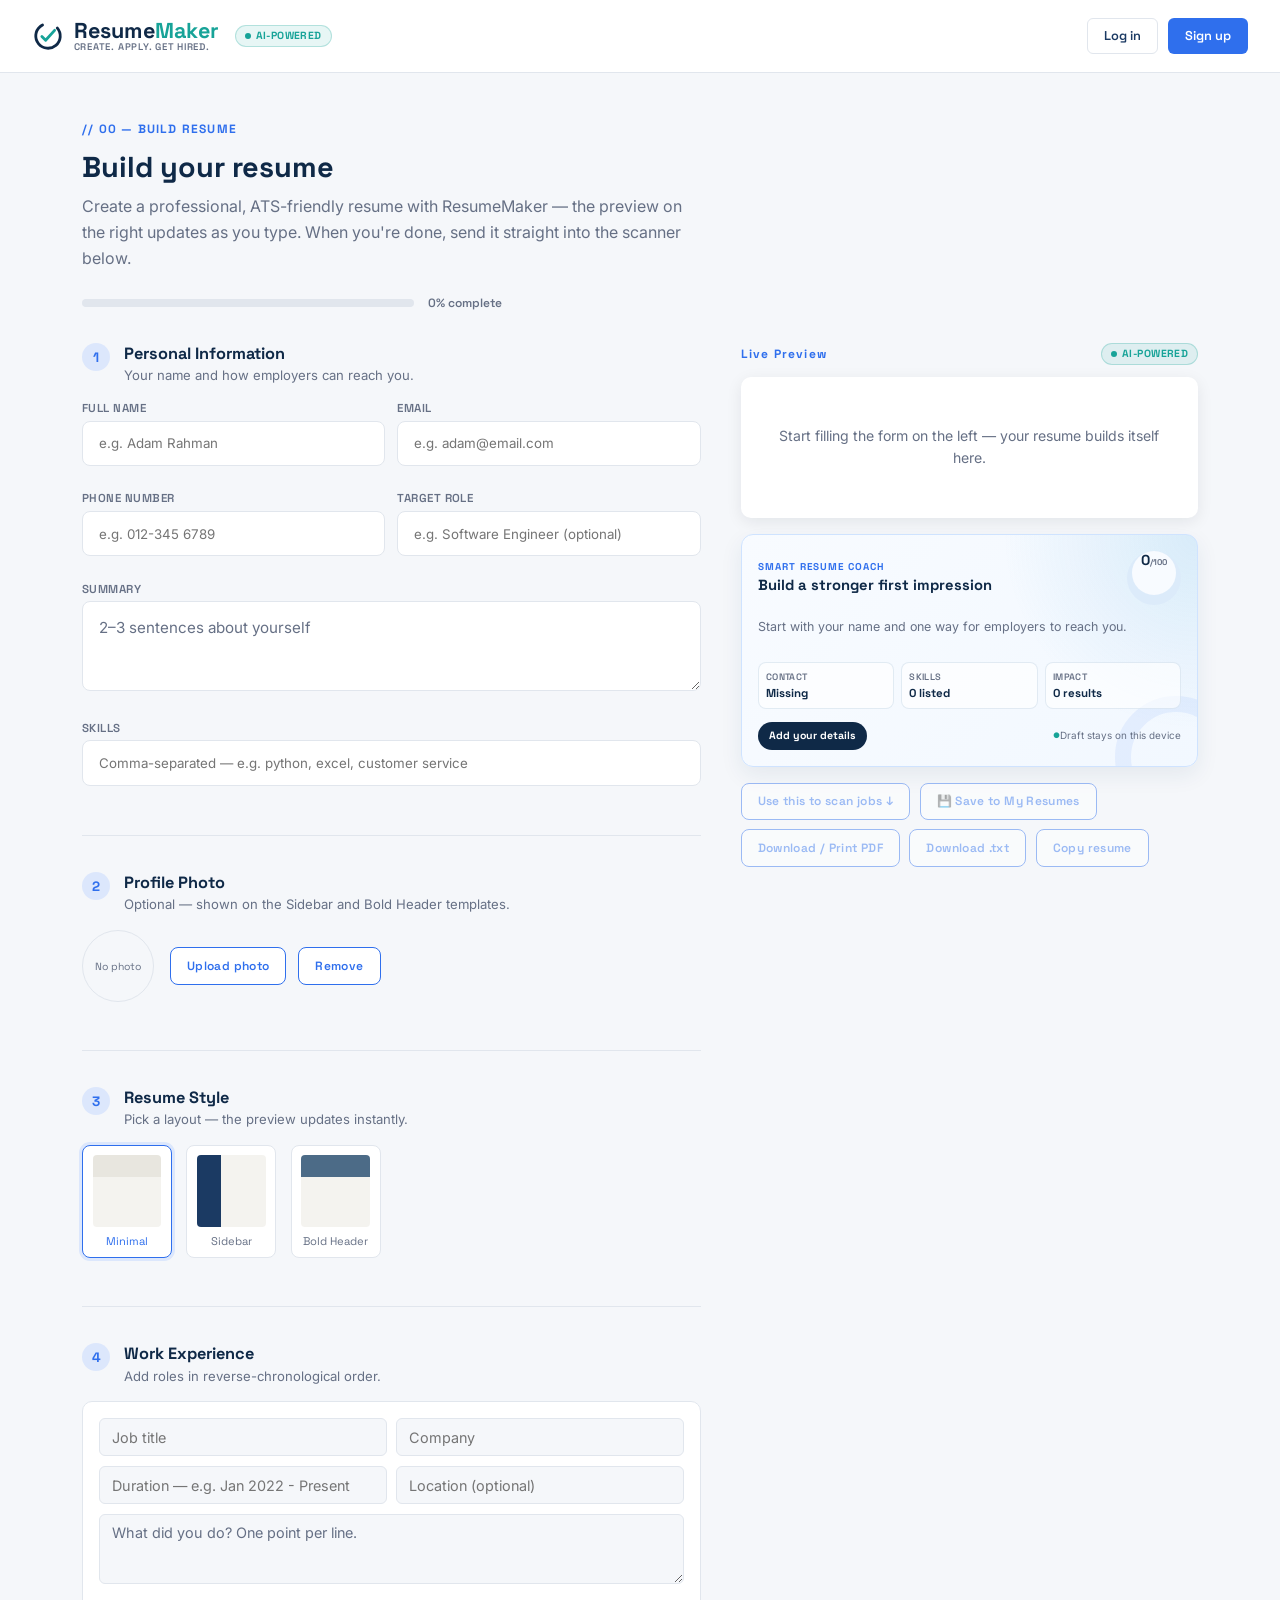
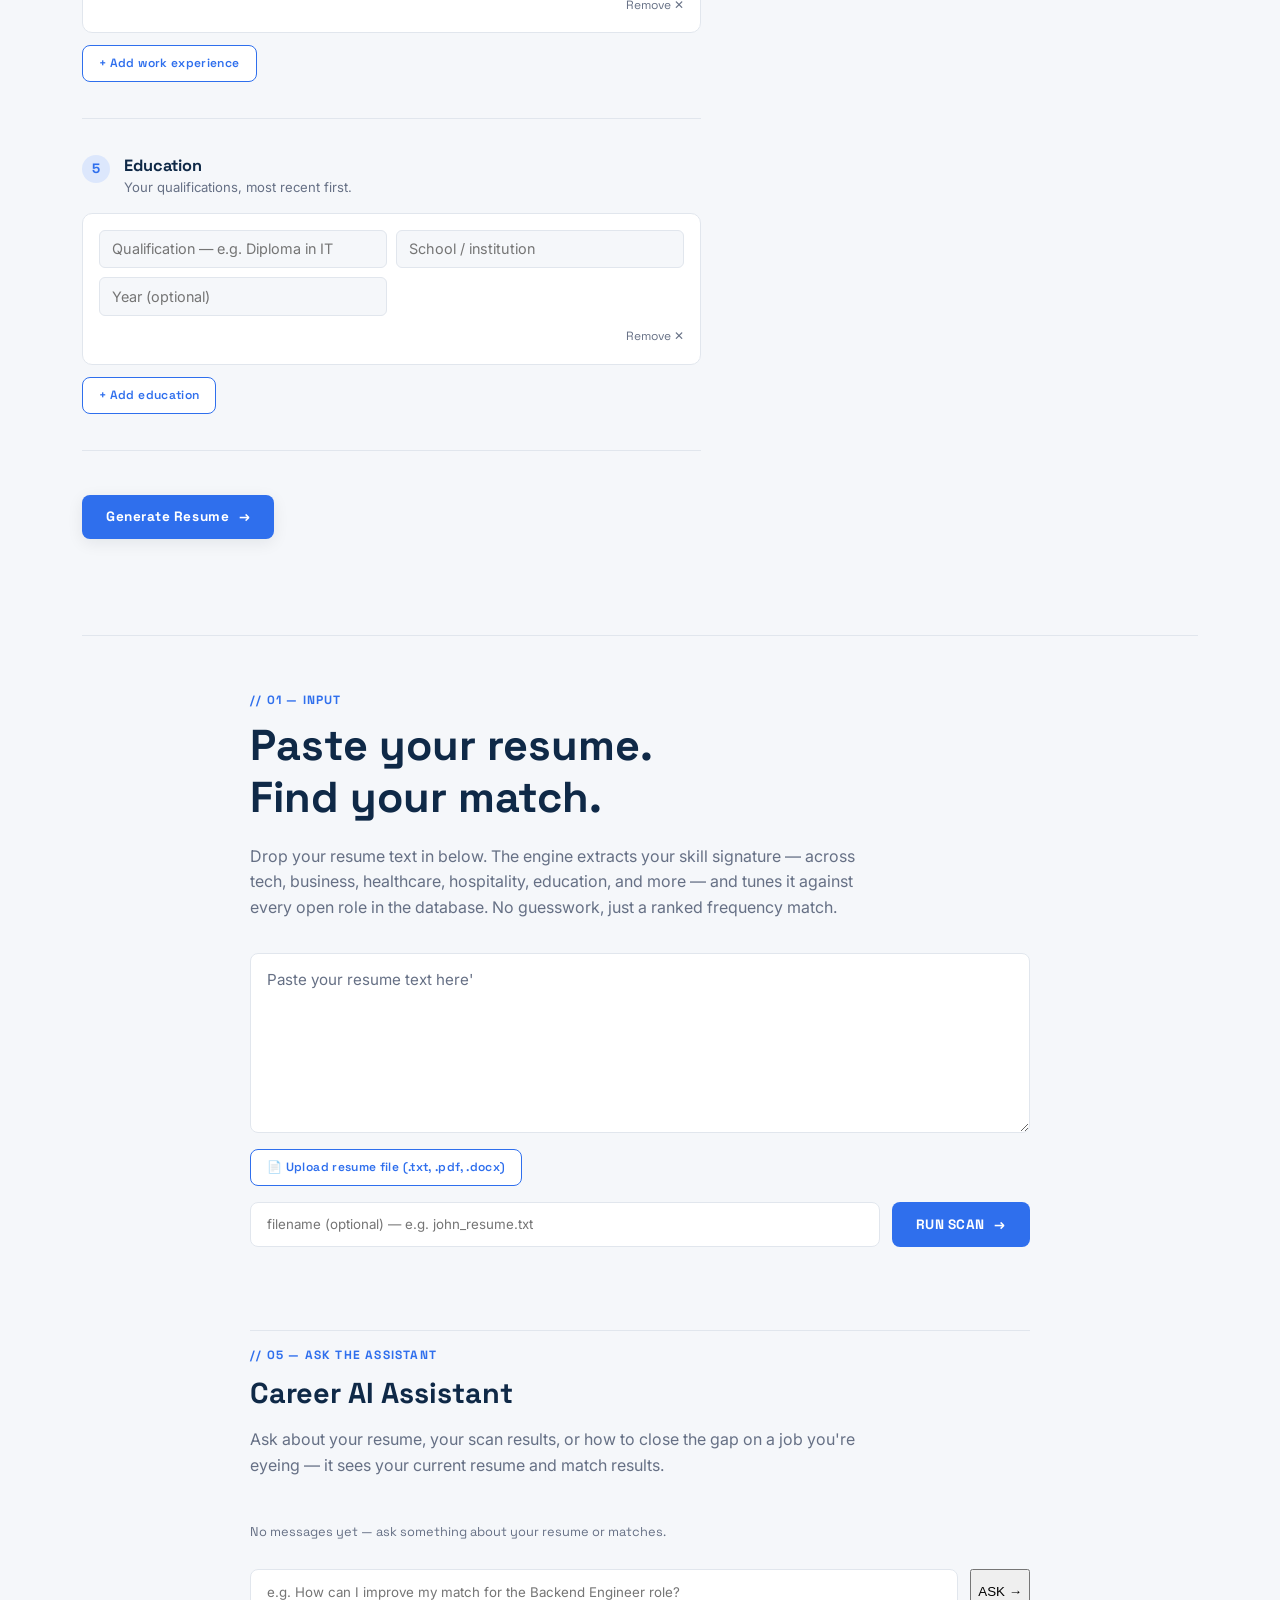
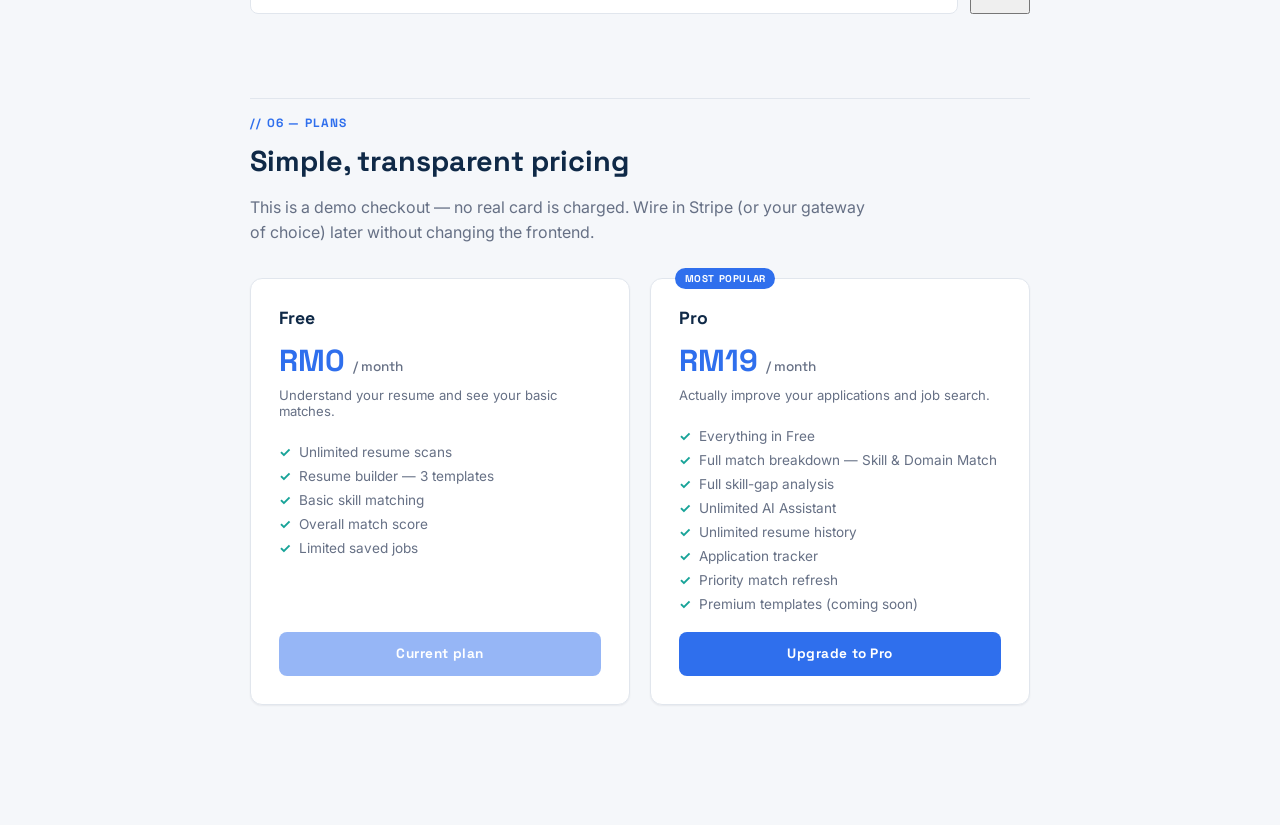
==== commit a5d74255: "feat: add resume printing functionality with new styles and templates - Introduced a new print style" ====
--- a/frontend/index.html
+++ b/frontend/index.html
@@ -168,11 +168,33 @@
           <div id="resumeVisual" class="resume-visual-wrap">
             <div class="preview-placeholder">Start filling the form on the left — your resume builds itself here.</div>
           </div>
+          <section class="resume-coach" aria-labelledby="coachTitle" aria-live="polite">
+            <div class="coach-topline">
+              <div>
+                <span class="coach-kicker">SMART RESUME COACH</span>
+                <h3 id="coachTitle">Build a stronger first impression</h3>
+              </div>
+              <div class="coach-ring" id="coachRing" style="--coach-progress:0deg;">
+                <span id="coachScore">0</span><small>/100</small>
+              </div>
+            </div>
+            <p class="coach-message" id="coachMessage">Add a few details and I will highlight your next best improvement.</p>
+            <div class="coach-metrics">
+              <div class="coach-metric"><span>Contact</span><strong id="coachContact">Missing</strong></div>
+              <div class="coach-metric"><span>Skills</span><strong id="coachSkills">0 listed</strong></div>
+              <div class="coach-metric"><span>Impact</span><strong id="coachImpact">0 results</strong></div>
+            </div>
+            <div class="coach-footer">
+              <button type="button" class="coach-action" id="coachActionBtn">Start with your details</button>
+              <span class="draft-status" id="draftStatus">Draft stays on this device</span>
+            </div>
+          </section>
           <div class="preview-actions" id="generatedPreview">
             <button type="button" id="useForScanBtn" class="secondary-btn" disabled>Use this to scan jobs ↓</button>
             <button type="button" id="saveToHistoryBtn" class="secondary-btn" disabled>💾 Save to My Resumes</button>
             <button type="button" id="downloadPdfBtn" class="secondary-btn" disabled>Download / Print PDF</button>
             <button type="button" id="downloadBtn" class="secondary-btn" disabled>Download .txt</button>
+            <button type="button" id="copyResumeBtn" class="secondary-btn" disabled>Copy resume</button>
           </div>
           <p id="saveToHistoryStatus" class="status-msg"></p>
         </div>
@@ -246,7 +268,7 @@
           <li>Overall match score</li>
           <li>Limited saved jobs</li>
         </ul>
-        <button type="button" class="secondary-btn subscribe-btn" data-plan="free">Get Started</button>
+        <button type="button" class="primary-btn subscribe-btn" data-plan="free">Get Started</button>
       </div>
       <div class="plan-card featured" data-plan="pro">
         <div class="plan-name">Pro</div>
@@ -263,16 +285,36 @@
           <li>Premium templates (coming soon)</li>
         </ul>
         <button type="button" class="primary-btn subscribe-btn" data-plan="pro">Upgrade to Pro</button>
-        <p class="plan-note">Mock checkout — replace with a real gateway when ready.</p>
       </div>
     </div>
     <p id="pricingStatus" class="status-msg"></p>
   </section>
 </main>
 
-<footer>
-  <span>Built with Python · FastAPI · SQLite · vanilla JS</span>
-</footer>
+<!-- Edit Profile modal -->
+<div class="modal-overlay" id="profileModal" hidden>
+  <div class="modal-card">
+    <button type="button" class="modal-close" id="profileModalClose">✕</button>
+    <h3 class="modal-title">Edit profile</h3>
+    <p class="modal-subtitle">Update your name, email, or profile photo.</p>
+
+    <div class="photo-upload-row">
+      <div id="profilePhotoPreview" class="photo-preview">No photo</div>
+      <div>
+        <label for="profilePhotoInput" class="secondary-btn file-label">Upload photo</label>
+        <input type="file" id="profilePhotoInput" accept="image/*" hidden />
+        <button type="button" id="removeProfilePhotoBtn" class="secondary-btn" style="margin-left:0.5rem;">Remove</button>
+      </div>
+    </div>
+
+    <div class="modal-form">
+      <input type="text" id="profileNameInput" placeholder="Full name" />
+      <input type="email" id="profileEmailInput" placeholder="Email" />
+      <button type="button" class="primary-btn" id="profileSaveBtn" style="justify-content:center;">Save changes</button>
+    </div>
+    <p id="profileStatus" class="status-msg"></p>
+  </div>
+</div>
 
 <!-- Dashboard modal -->
 <div class="modal-overlay" id="dashboardModal" hidden>
--- a/frontend/style.css
+++ b/frontend/style.css
@@ -145,6 +145,31 @@
   font-family: var(--font-display);
   font-size: 0.8rem;
   color: var(--navy);
+  background: transparent;
+  border: 1px solid transparent;
+  border-radius: 999px;
+  padding: 0.3rem 0.7rem 0.3rem 0.3rem;
+  cursor: pointer;
+  transition: border-color var(--dur-fast) var(--ease), background var(--dur-fast) var(--ease);
+}
+.user-chip:hover { border-color: var(--line); background: var(--bg); }
+.user-chip-avatar {
+  width: 26px;
+  height: 26px;
+  border-radius: 50%;
+  overflow: hidden;
+  flex-shrink: 0;
+  display: flex;
+  align-items: center;
+  justify-content: center;
+  background: var(--accent-dim);
+}
+.user-chip-avatar img { width: 100%; height: 100%; object-fit: cover; }
+.user-chip-initial {
+  font-family: var(--font-display);
+  font-weight: 700;
+  font-size: 0.75rem;
+  color: var(--accent);
 }
 .user-chip .plan-badge {
   font-size: 0.65rem;
@@ -499,16 +524,6 @@
 .job-card-top { display: flex; justify-content: space-between; align-items: baseline; }
 .job-location { font-family: var(--font-display); font-size: 0.75rem; color: var(--text-dim); }
 .job-desc { color: var(--text-dim); font-size: 0.88rem; margin: 0.5rem 0 0.75rem; line-height: 1.5; }
-
-footer {
-  text-align: center;
-  padding: 2rem;
-  color: var(--text-dim);
-  font-family: var(--font-display);
-  font-size: 0.75rem;
-  border-top: 1px solid var(--line);
-  background: var(--bg-raised);
-}
 
 @media (max-width: 600px) {
   .topbar { flex-direction: column; align-items: flex-start; gap: 0.6rem; }
@@ -713,6 +728,155 @@
   box-shadow: none !important;
 }
 
+/* --- Smart Resume Coach --- */
+.resume-coach {
+  position: relative;
+  overflow: hidden;
+  margin-top: 0.9rem;
+  padding: 1rem;
+  border: 1px solid #CFE3FF;
+  border-radius: 12px;
+  background:
+    radial-gradient(circle at 100% 0%, rgba(67, 163, 219, 0.16), transparent 38%),
+    linear-gradient(135deg, #F8FBFF, #F2F8FF);
+  box-shadow: 0 8px 22px rgba(27, 58, 99, 0.08);
+}
+.resume-coach::after {
+  content: "";
+  position: absolute;
+  width: 90px;
+  height: 90px;
+  right: -40px;
+  bottom: -52px;
+  border: 16px solid rgba(37, 99, 235, 0.08);
+  border-radius: 50%;
+  pointer-events: none;
+}
+.coach-topline, .coach-message, .coach-metrics, .coach-footer { position: relative; z-index: 1; }
+.coach-topline {
+  display: flex;
+  justify-content: space-between;
+  align-items: center;
+  gap: 0.9rem;
+}
+.coach-kicker {
+  display: block;
+  margin-bottom: 0.2rem;
+  color: var(--accent);
+  font-family: var(--font-display);
+  font-size: 0.62rem;
+  font-weight: 700;
+  letter-spacing: 0.1em;
+}
+.coach-topline h3 {
+  margin: 0;
+  color: var(--navy-deep);
+  font-family: var(--font-display);
+  font-size: 0.92rem;
+  line-height: 1.25;
+}
+.coach-ring {
+  --coach-progress: 0deg;
+  position: relative;
+  display: flex;
+  align-items: baseline;
+  justify-content: center;
+  width: 54px;
+  height: 54px;
+  flex-shrink: 0;
+  border-radius: 50%;
+  background: conic-gradient(var(--secondary) var(--coach-progress), #DCEBFA 0);
+  color: var(--navy-deep);
+  font-family: var(--font-display);
+  font-weight: 700;
+  font-size: 0.9rem;
+  isolation: isolate;
+}
+.coach-ring::before {
+  content: "";
+  position: absolute;
+  width: 44px;
+  height: 44px;
+  border-radius: 50%;
+  background: #F8FBFF;
+  z-index: 0;
+}
+.coach-ring span, .coach-ring small { position: relative; z-index: 1; }
+.coach-ring small { color: var(--text-dim); font-size: 0.52rem; }
+.coach-message {
+  min-height: 2.55em;
+  margin: 0.8rem 0;
+  color: var(--text-dim);
+  font-size: 0.78rem;
+  line-height: 1.55;
+}
+.coach-metrics {
+  display: grid;
+  grid-template-columns: repeat(3, 1fr);
+  gap: 0.45rem;
+}
+.coach-metric {
+  min-width: 0;
+  padding: 0.5rem 0.45rem;
+  border: 1px solid rgba(91, 135, 180, 0.16);
+  border-radius: 8px;
+  background: rgba(255, 255, 255, 0.64);
+}
+.coach-metric span {
+  display: block;
+  overflow: hidden;
+  color: var(--text-dim);
+  font-family: var(--font-display);
+  font-size: 0.58rem;
+  font-weight: 600;
+  letter-spacing: 0.04em;
+  text-overflow: ellipsis;
+  text-transform: uppercase;
+  white-space: nowrap;
+}
+.coach-metric strong {
+  display: block;
+  overflow: hidden;
+  margin-top: 0.2rem;
+  color: var(--navy-deep);
+  font-family: var(--font-display);
+  font-size: 0.72rem;
+  text-overflow: ellipsis;
+  white-space: nowrap;
+}
+.coach-footer {
+  display: flex;
+  align-items: center;
+  justify-content: space-between;
+  gap: 0.65rem;
+  margin-top: 0.8rem;
+}
+.coach-action {
+  border: 0;
+  border-radius: 999px;
+  background: var(--navy-deep);
+  color: #fff;
+  cursor: pointer;
+  font-family: var(--font-display);
+  font-size: 0.66rem;
+  font-weight: 700;
+  padding: 0.46rem 0.7rem;
+  transition: transform var(--dur-fast) var(--ease), background var(--dur-fast) var(--ease);
+}
+.coach-action:hover { background: var(--accent); transform: translateY(-1px); }
+.coach-action:focus-visible { outline: 2px solid var(--accent); outline-offset: 2px; }
+.draft-status {
+  color: var(--text-dim);
+  font-size: 0.62rem;
+  line-height: 1.35;
+  text-align: right;
+}
+.draft-status::before { content: "●"; color: var(--secondary); font-size: 0.48rem; vertical-align: 1px; }
+@media (max-width: 420px) {
+  .coach-footer { align-items: flex-start; flex-direction: column; }
+  .draft-status { text-align: left; }
+}
+
 @media (max-width: 960px) {
   .builder-layout { grid-template-columns: 1fr; }
   .preview-sticky { position: static; }
@@ -1075,7 +1239,7 @@
   transition: transform 0.2s, box-shadow 0.2s;
 }
 .plan-card:hover { transform: translateY(-3px); box-shadow: var(--shadow-lg); }
-.plan-card.featured { border-color: var(--accent); position: relative; }
+.plan-card.featured { position: relative; }
 .plan-card.featured::before {
   content: "MOST POPULAR";
   position: absolute; top: -11px; left: 1.5rem;
@@ -1090,6 +1254,17 @@
 .plan-features li { font-size: 0.85rem; color: var(--text-dim); display: flex; align-items: center; gap: 0.5rem; }
 .plan-features li::before { content: "✓"; color: var(--secondary); font-weight: 700; }
 .plan-note { font-size: 0.72rem; color: var(--text-dim); margin-top: -0.4rem; }
+
+/* Both plan CTAs share the exact same button styling now (previously Free
+   used the outlined secondary-btn while Pro used the solid primary-btn,
+   which looked mismatched side by side) — full width, centered label,
+   and pinned to the bottom of the card so both buttons line up across
+   cards regardless of how many feature lines each plan has. */
+.plan-card .subscribe-btn {
+  width: 100%;
+  justify-content: center;
+  margin-top: auto;
+}
 
 /* --- Auth modal --- */
 .modal-overlay {
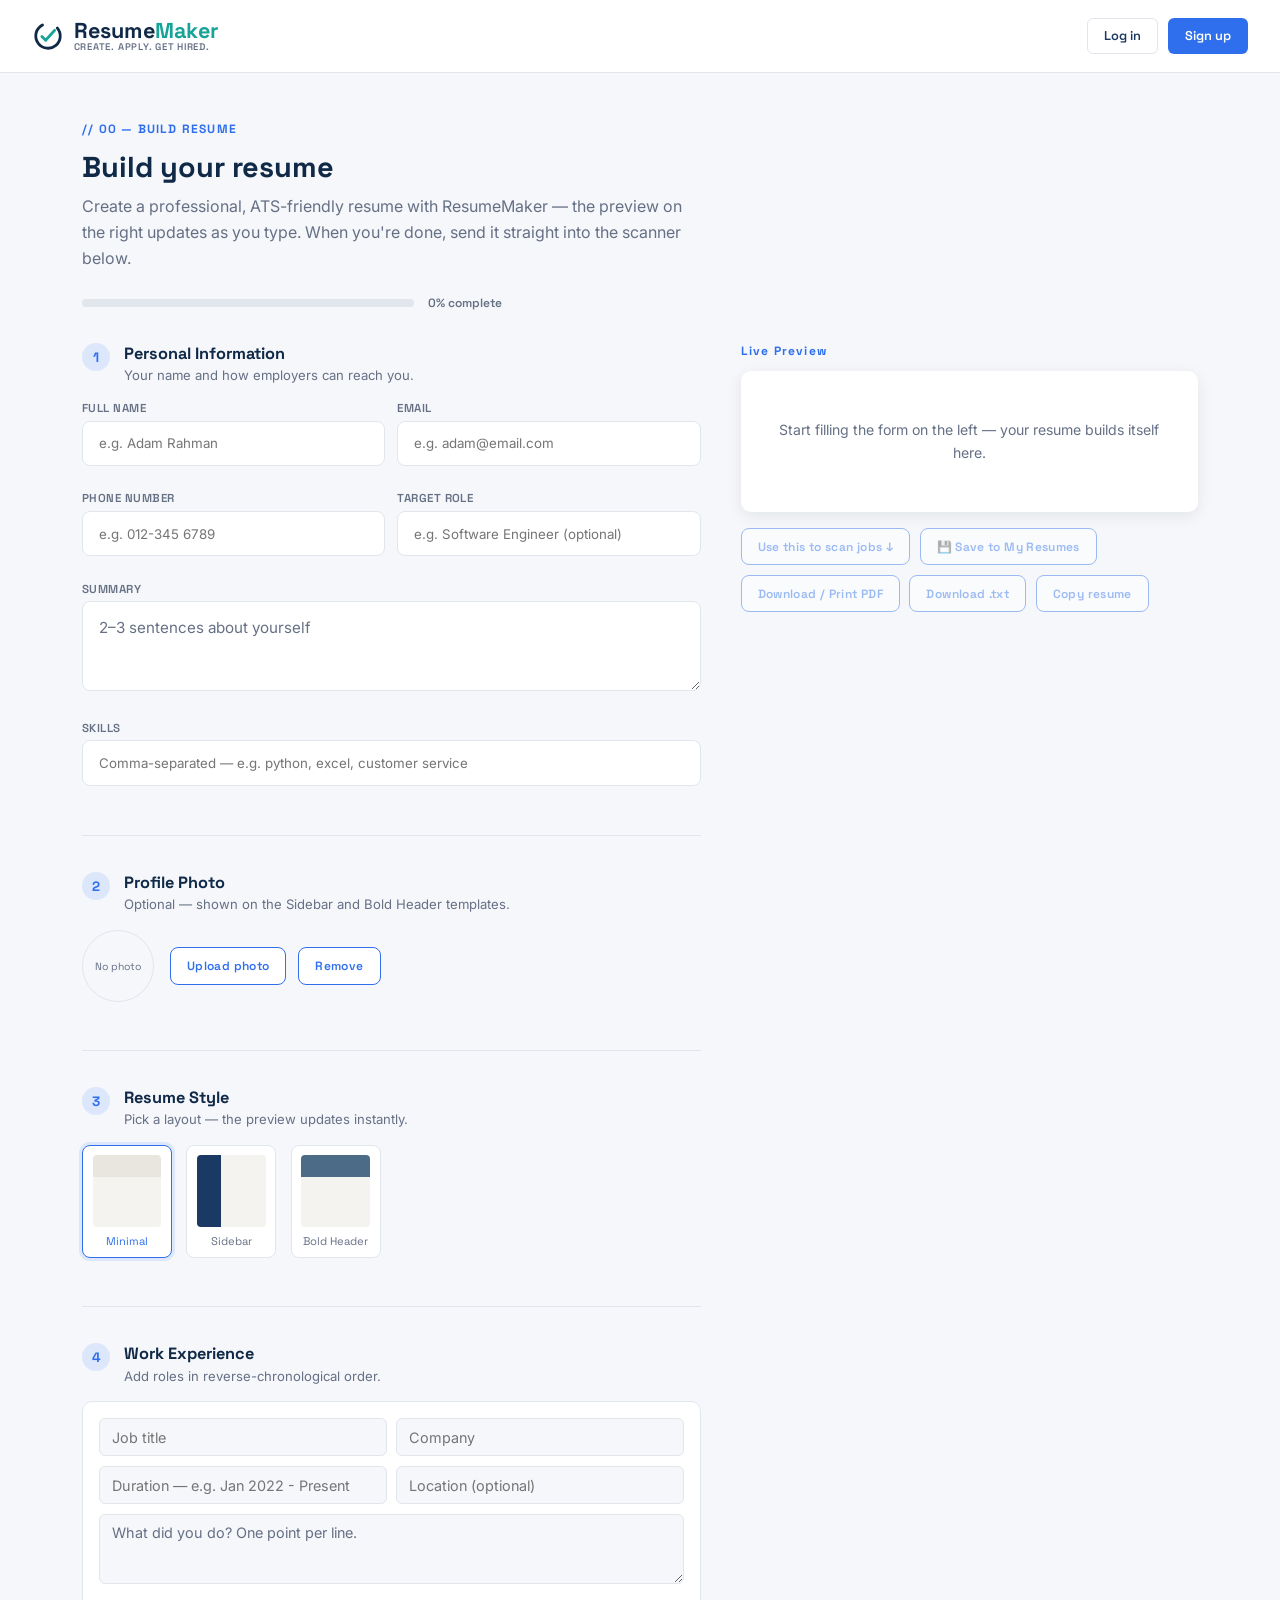
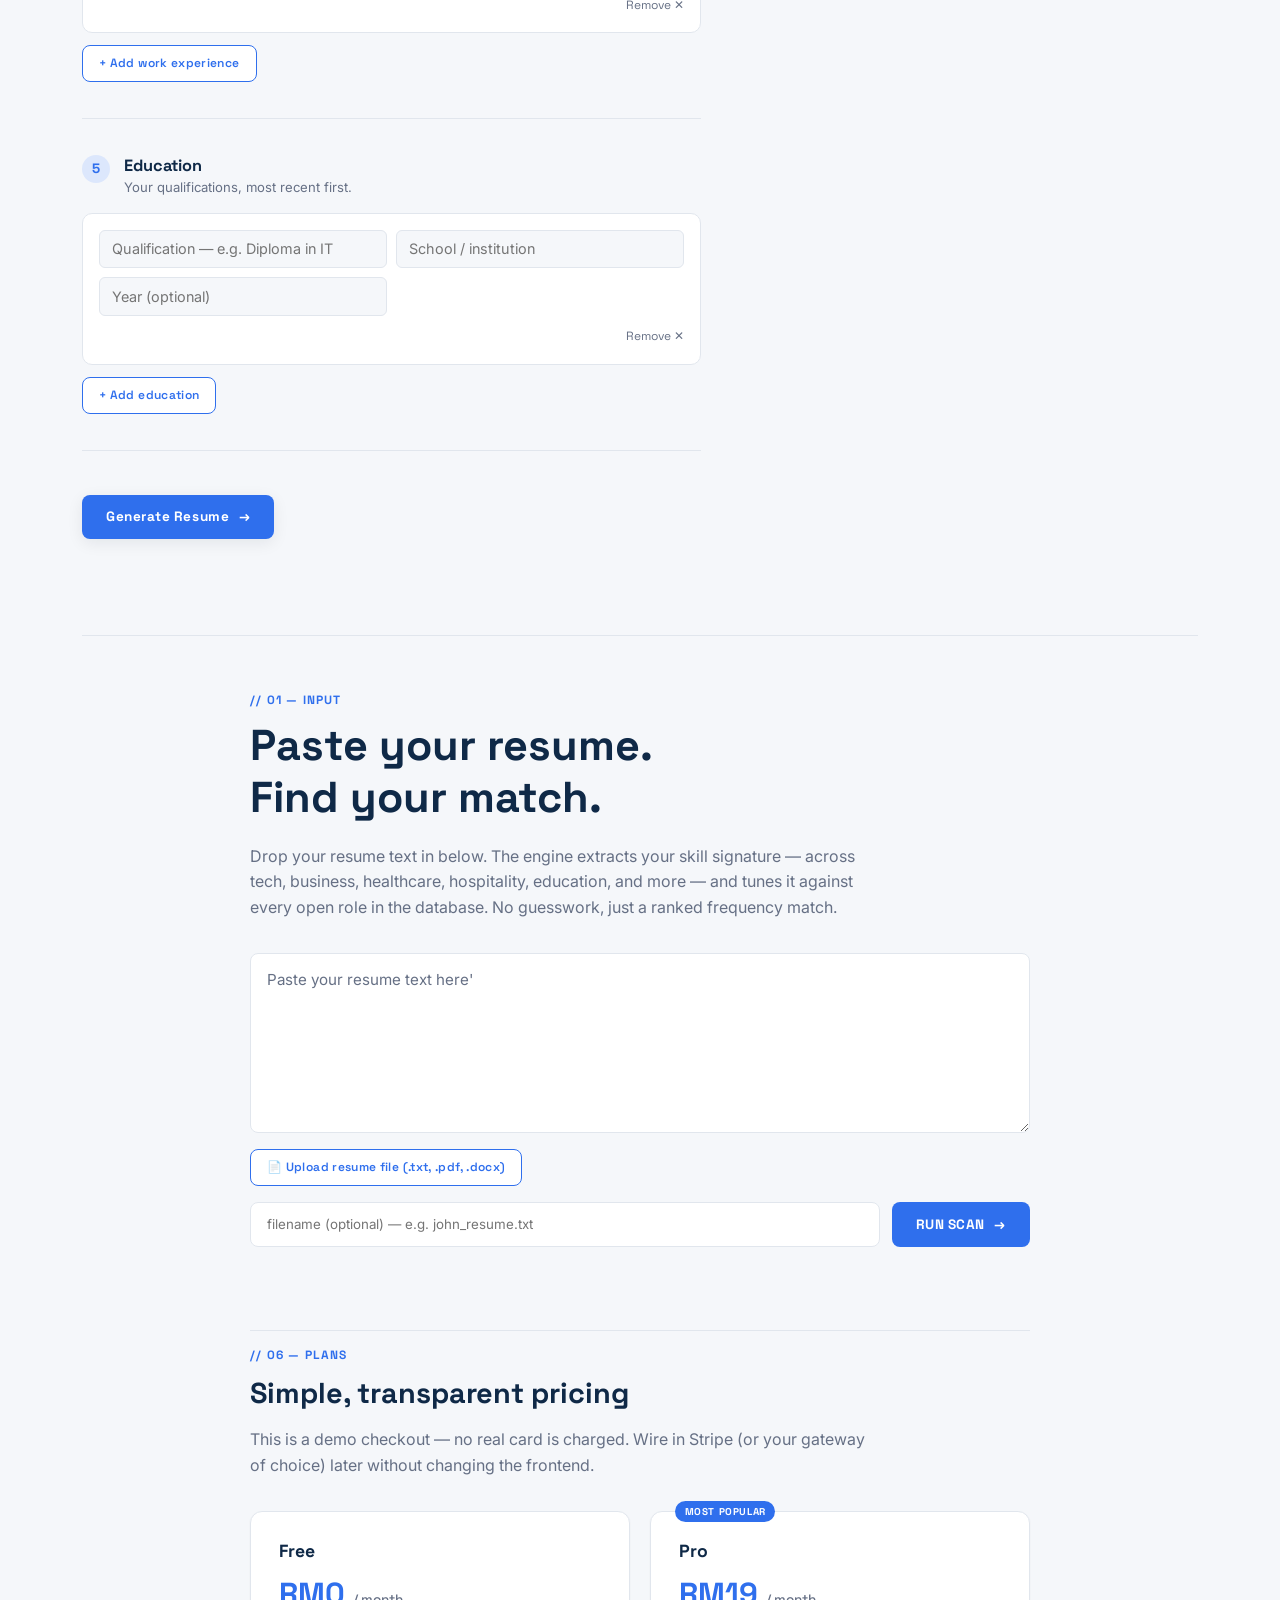
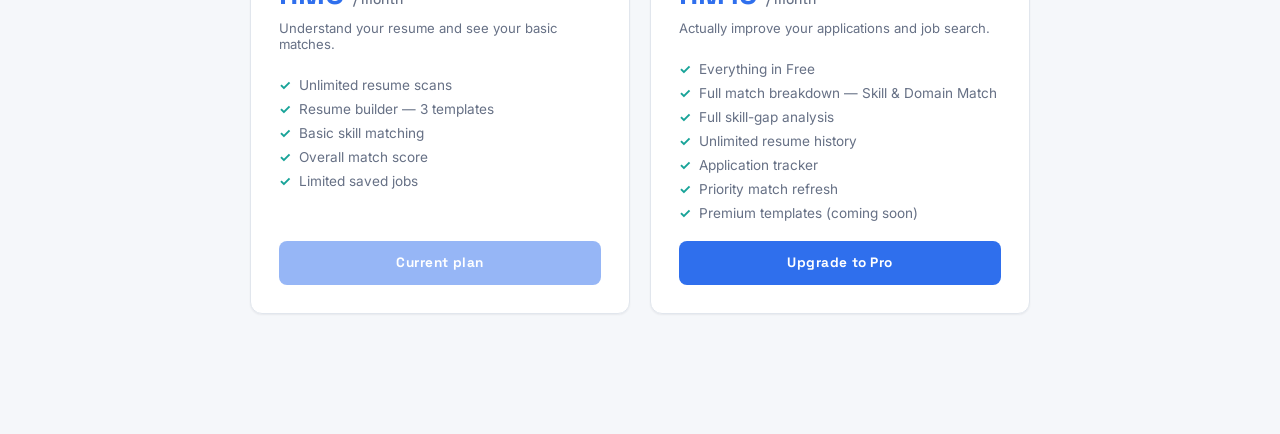
==== commit b6a2d20f: "refactor: remove AI-related elements and clean up unused code in HTML, JS, and CSS" ====
--- a/frontend/index.html
+++ b/frontend/index.html
@@ -3,7 +3,7 @@
 <head>
 <meta charset="UTF-8">
 <meta name="viewport" content="width=device-width, initial-scale=1.0">
-<title>ResumeMaker — AI Resume Matcher</title>
+<title>ResumeMaker — Resume Matcher</title>
 <link rel="preconnect" href="https://fonts.googleapis.com">
 <link href="https://fonts.googleapis.com/css2?family=Space+Grotesk:wght@400;500;600;700&family=Inter:wght@400;500;600&display=swap" rel="stylesheet">
 <link rel="stylesheet" href="style.css">
@@ -22,7 +22,6 @@
         <span class="logo-tagline">CREATE. APPLY. GET HIRED.</span>
       </div>
     </div>
-    <span class="ai-badge">AI-powered</span>
   </div>
   <div class="topbar-right" id="authArea">
     <button type="button" class="nav-btn ghost" id="loginNavBtn">Log in</button>
@@ -163,32 +162,10 @@
         <div class="preview-sticky">
           <div class="preview-panel-head">
             <span class="eyebrow" style="margin:0;">Live Preview</span>
-            <span class="ai-badge">AI-powered</span>
           </div>
           <div id="resumeVisual" class="resume-visual-wrap">
             <div class="preview-placeholder">Start filling the form on the left — your resume builds itself here.</div>
           </div>
-          <section class="resume-coach" aria-labelledby="coachTitle" aria-live="polite">
-            <div class="coach-topline">
-              <div>
-                <span class="coach-kicker">SMART RESUME COACH</span>
-                <h3 id="coachTitle">Build a stronger first impression</h3>
-              </div>
-              <div class="coach-ring" id="coachRing" style="--coach-progress:0deg;">
-                <span id="coachScore">0</span><small>/100</small>
-              </div>
-            </div>
-            <p class="coach-message" id="coachMessage">Add a few details and I will highlight your next best improvement.</p>
-            <div class="coach-metrics">
-              <div class="coach-metric"><span>Contact</span><strong id="coachContact">Missing</strong></div>
-              <div class="coach-metric"><span>Skills</span><strong id="coachSkills">0 listed</strong></div>
-              <div class="coach-metric"><span>Impact</span><strong id="coachImpact">0 results</strong></div>
-            </div>
-            <div class="coach-footer">
-              <button type="button" class="coach-action" id="coachActionBtn">Start with your details</button>
-              <span class="draft-status" id="draftStatus">Draft stays on this device</span>
-            </div>
-          </section>
           <div class="preview-actions" id="generatedPreview">
             <button type="button" id="useForScanBtn" class="secondary-btn" disabled>Use this to scan jobs ↓</button>
             <button type="button" id="saveToHistoryBtn" class="secondary-btn" disabled>💾 Save to My Resumes</button>
@@ -232,23 +209,6 @@
     <p class="eyebrow" style="margin-top: 3rem;">// 03 — MATCHED FREQUENCIES</p>
     <p class="legend"><span style="color:var(--accent)">■ exact match</span><span style="color:var(--secondary)">▨ related field</span><span style="color:var(--text-dim); text-decoration:line-through;">missing</span></p>
     <div id="matchList" class="match-list"></div>
-  </section>
-
-  <section class="assistant reveal narrow">
-    <p class="eyebrow">// 05 — ASK THE ASSISTANT</p>
-    <h2 class="builder-title">Career AI Assistant</h2>
-    <p class="hero-copy">Ask about your resume, your scan results, or how to close the gap on a job you're eyeing — it sees your current resume and match results.</p>
-
-    <div id="chatMessages" class="chat-messages"></div>
-
-    <div class="input-row">
-      <input id="chatInput" type="text" placeholder="e.g. How can I improve my match for the Backend Engineer role?" />
-      <button id="chatSendBtn">
-        <span class="btn-label">ASK</span>
-        <span class="btn-arrow">→</span>
-      </button>
-    </div>
-    <p id="chatStatus" class="status-msg"></p>
   </section>
 
   <section class="pricing reveal narrow">
@@ -278,7 +238,6 @@
           <li>Everything in Free</li>
           <li>Full match breakdown — Skill &amp; Domain Match</li>
           <li>Full skill-gap analysis</li>
-          <li>Unlimited AI Assistant</li>
           <li>Unlimited resume history</li>
           <li>Application tracker</li>
           <li>Priority match refresh</li>
--- a/frontend/style.css
+++ b/frontend/style.css
@@ -186,28 +186,6 @@
 main { max-width: 1180px; margin: 0 auto; padding: 3rem 2rem 5rem; }
 .narrow { max-width: 780px; margin-left: auto; margin-right: auto; }
 
-.ai-badge {
-  display: inline-flex;
-  align-items: center;
-  gap: 0.3rem;
-  font-family: var(--font-display);
-  font-size: 0.65rem;
-  font-weight: 700;
-  letter-spacing: 0.04em;
-  text-transform: uppercase;
-  color: var(--secondary);
-  background: rgba(23, 163, 152, 0.1);
-  border: 1px solid rgba(23, 163, 152, 0.25);
-  padding: 0.2rem 0.55rem;
-  border-radius: 999px;
-}
-.ai-badge::before {
-  content: "";
-  width: 6px; height: 6px; border-radius: 50%;
-  background: var(--secondary);
-  animation: aiPulse 1.6s ease-in-out infinite;
-}
-
 /* ===========================================================================
    SCROLL REVEAL — toggled by IntersectionObserver in script.js.
    Elements start hidden+offset, then animate in once when they enter view.
